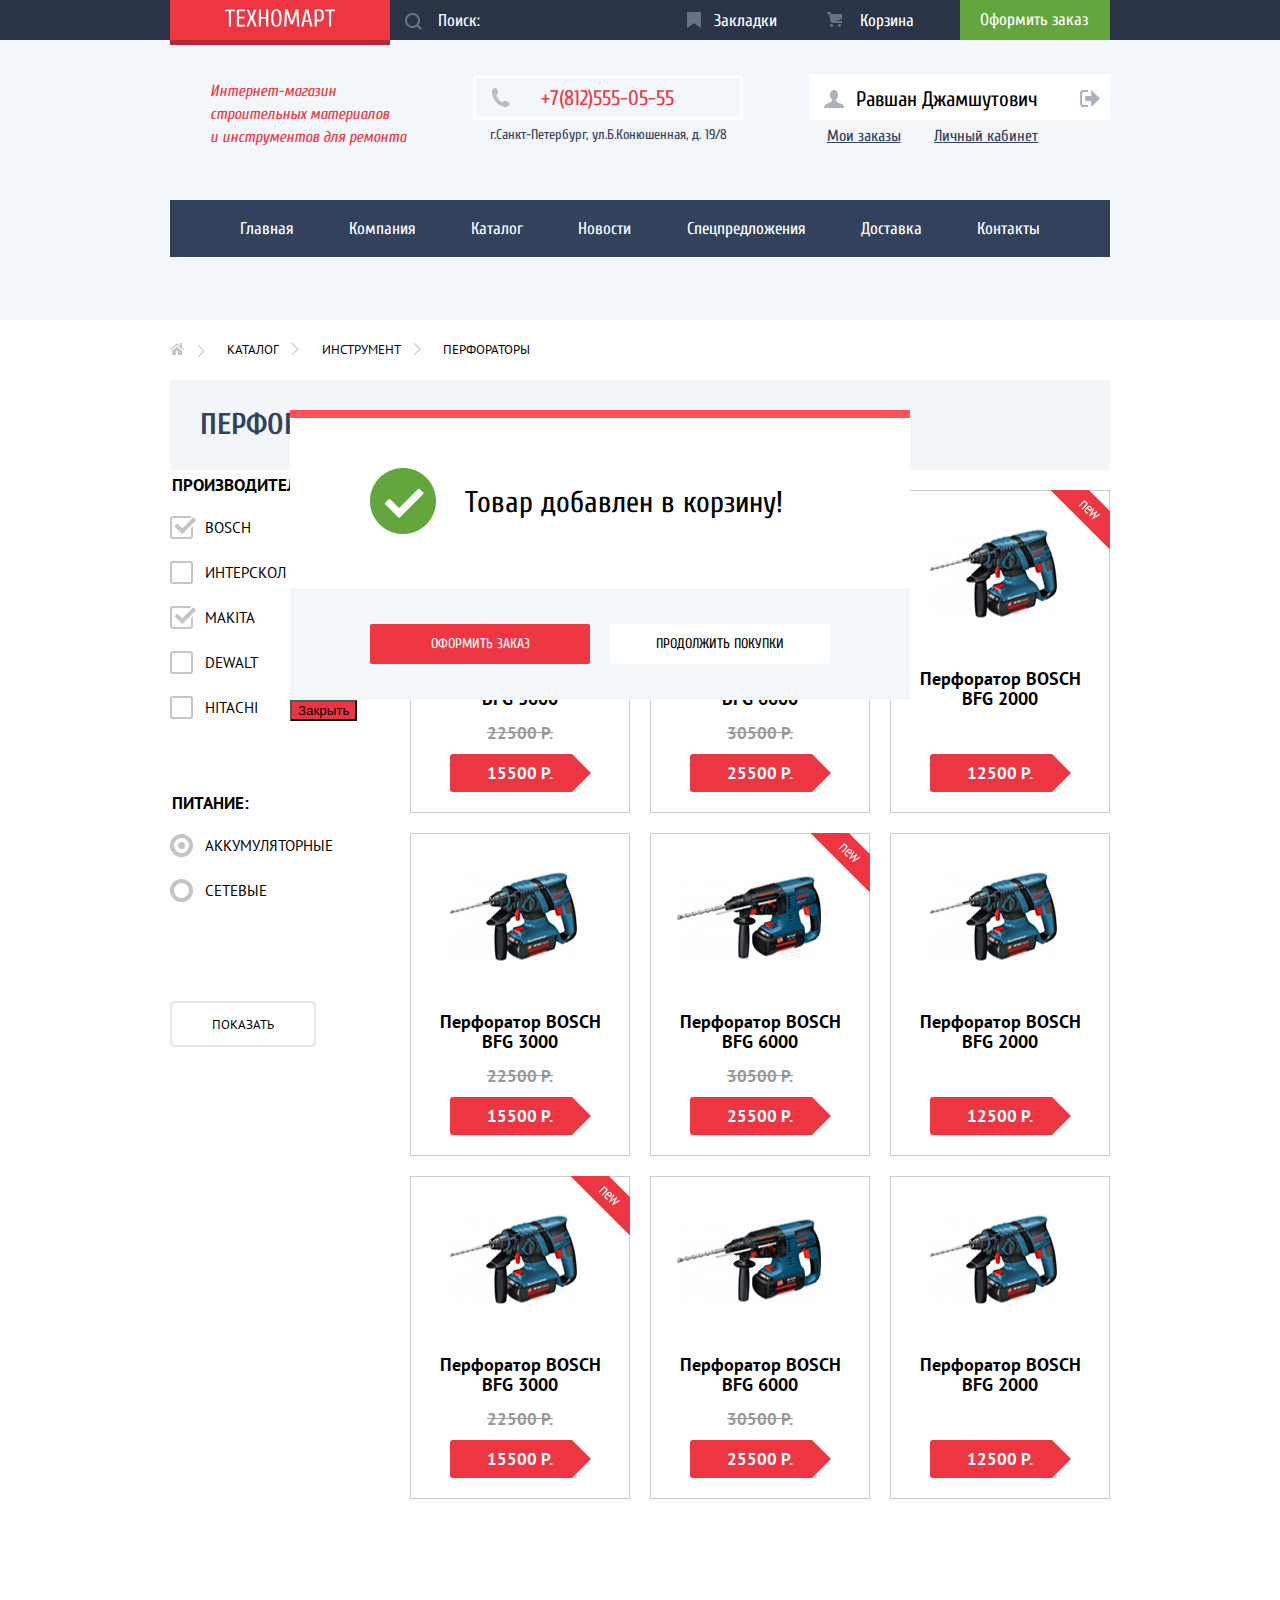
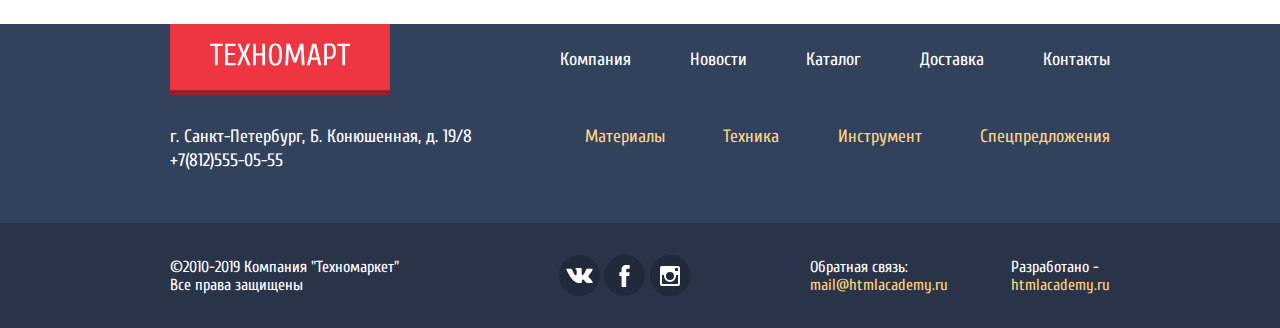
==== catalog.html @ 5f133a70 "выполнил HW#7" ====
<!DOCTYPE html>
<html lang="ru">
  <head>
    <meta charset="utf-8">
    <title>HTML Academy: Техномарт</title>
    <link href="https://fonts.googleapis.com/css?family=Cuprum:400,700&amp;subset=cyrillic" rel="stylesheet">
    <link href="https://fonts.googleapis.com/css?family=PT+Sans:400,700&amp;subset=cyrillic" rel="stylesheet">
    <link rel="stylesheet" href="css/style.css">
  </head>
  <body>
      <header class="main-header">
          <div class="main-panel-block">
          <div class="main-panel-container">
              <div class="logo-part">
                  <a class="button button_logo" href="index.html">
                      <img src="img/logo-technomart.svg" width="110" height="20" alt="Логотип"></a>
                <div class="main-search"><p class="search-main">Поиск:</p></div>
              </div>   
            <ul class="main-panel" >
              <li><div class="main-markers"><a class="markers-link" href="markers.html"> Закладки </a></div></li>
              <li ><div class="main-basket"> <a class="basket-link" href="basket.html"> Корзина </a></div></li>
              <li ><a class="button_order"  href="order.html"> Оформить заказ</a></li>
            </ul>
            </div>
          </div>
      <div class="container" style="
      border-bottom: 1px solid transparent;">
      <div class="main-info-block">
      <ul class="main-info">
        <li class="main-description">
          <p>
            Интернет-магазин<br>
            строительных материалов<br>
            и инструментов для ремонта
          </p>
        </li>
        <li class="contacts">
            <p class="phone">
              <a class="link-phone" href="tel:+7(812)555-05-55" >+7(812)555-05-55</a>
            </p>
            <p class="adress">
             г.Санкт-Петербург, ул.Б.Конюшенная, д. 19/8
            </p>
          </li>
        <li>
      <div class="user-navigation">
          <div class="profile-icon"><a class="profile-link" href="profile.html">Равшан Джамшутович</a></div>
        <ul class="order-private">
        <li class="mygoods"><a class="mygoods-link" href="basket.html"> Мои заказы </a></li>
        <li class="private"><a class="private-link" href="privateoffice.html"> Личный кабинет</a> </li>
        </ul>
      </div>
       </li>
       </ul>
      </div>
      <nav class="main-navigation">
        <ul class="site-navigation">
            <li><a href="index.html">Главная</a></li>
            <li><a href="company.html">Компания</a></li>
            <li><a href="catalog.html">Каталог</a></li>
            <li><a href="news.html">Новости</a></li>
            <li><a href="offers.html">Спецпредложения</a></li>
            <li><a href="delivery.html">Доставка</a></li>
            <li><a href="contacts.html">Контакты</a></li>
        </ul>
     </nav>
    </div>
   </header>
    <main class="container">
       <ul class="breadcrumbs">
        <li><a class="home-page" href="index.html">homeиииии</a></li>
        <li><a class="catalog-link" href="catalog.html">Каталог</a></li>
        <li><a class="tool-link" href="tool.html">Инструмент</a></li>
        <li class="breadcrumbs-current">Перфораторы</li>
      </ul>
      <h1 class="page-title">Перфораторы</h1>
      <div class="catalog-main">
       <section class="filters">
        <h2 class="visually-hidden">Фильтр товаров</h2>
        
        <form class="filter" method="get" action="https://echo.htmlacademy.ru">
         <fieldset>
          <legend>ПРОИЗВОДИТЕЛИ:</legend>
          <ul>
           <li class="filter-option">
            <input class="visually-hidden filter-input filter-input-checkbox " type="checkbox" name="bosch" id="filter-bosch" checked>
            <label for="filter-bosch">BOSCH</label>
           </li>
           <li class="filter-option">
            <input class="visually-hidden filter-input filter-input-checkbox" type="checkbox" name="interscol" id="filter-interscol">
            <label for="filter-interscol">ИНТЕРСКОЛ</label>
           </li>
           <li class="filter-option">
            <input class="visually-hidden filter-input filter-input-checkbox" type="checkbox" name="makita" id="filter-makita" checked>
            <label for="filter-makita">MAKITA</label>
           </li>
           <li class="filter-option">
            <input class="visually-hidden filter-input filter-input-checkbox" type="checkbox" name="dewalt" id="filter-dewalt">
            <label for="filter-dewalt">DEWALT</label>
           </li>
           <li class="filter-option">
            <input class="visually-hidden filter-input filter-input-checkbox" type="checkbox" name="hitachi" id="filter-hitachi">
            <label for="filter-hitachi">HITACHI</label>
           </li>
          </ul>
        </fieldset>
         <fieldset>
         <legend>ПИТАНИЕ:</legend>
          <ul>
           <li class="filter-option">
            <input class="visually-hidden filter-input filter-input-radio" type="radio" name="power" value="battery" id="filter-battery" checked>
            <label for="filter-battery">АККУМУЛЯТОРНЫЕ</label>
           </li>
           <li class="filter-option">
            <input class="visually-hidden filter-input filter-input-radio" type="radio" name="power" value="network" id="filter-network">
            <label for="filter-network">СЕТЕВЫЕ</label>
           </li>
         </ul>
         </fieldset>
         <button type="submit" class="filter-button">Показать</button>
        </form>
       </section>
       <section class="list">
          <h2 class="visually-hidden">Перечень перфораторов</h2>
        <div class="catalog-items">
          <div class="catalog-item">
            <div class="actions">
                <a href="#" class="buy">Купить</a>
                <a href="#" class="bookmark">В закладки</a>
            </div>
            <div class="image"><img width="218" height="168" src="img/Perforator_2.jpg"></div>
            <div class="title">Перфоратор BOSCH BFG 3000</div>
            <div class="discount">22500 Р.</div>
            <div class="price">15500 Р.</div>
          </div>
          <div class="catalog-item">
              <div class="actions">
                  <a href="#" class="buy">Купить</a>
                  <a href="#" class="bookmark">В закладки</a>
              </div>
              <div class="image"><img width="218" height="168" src="img/Perforator_3.jpg"></div>
              <div class="title">Перфоратор BOSCH BFG 6000</div>
              <div class="discount">30500 Р.</div>
              <div class="price">25500 Р.</div>
          </div>
          <div class="catalog-item">
              <div class="flag flag-new">новинка</div>
              <div class="actions">
                  <a href="#" class="buy">Купить</a>
                  <a href="#" class="bookmark">В закладки</a>
              </div>
              <div class="image"><img width="218" height="168" src="img/Perforator_4.jpg"></div>
              <div class="title">Перфоратор BOSCH BFG 2000</div>
              <div class="discount"></div>
              <div class="price">12500 Р.</div>
          </div>
          <div class="catalog-item">
              <div class="actions">
                  <a href="#" class="buy">Купить</a>
                  <a href="#" class="bookmark">В закладки</a>
              </div>
              <div class="image"><img width="218" height="168" src="img/Perforator_2.jpg"></div>
              <div class="title">Перфоратор BOSCH BFG 3000</div>
              <div class="discount">22500 Р.</div>
              <div class="price">15500 Р.</div>
          </div>
          <div class="catalog-item">
              <div class="flag flag-new">новинка</div>
                <div class="actions">
                    <a href="#" class="buy">Купить</a>
                    <a href="#" class="bookmark">В закладки</a>
                </div>
                <div class="image"><img width="218" height="168" src="img/Perforator_3.jpg"></div>
                <div class="title">Перфоратор BOSCH BFG 6000</div>
                <div class="discount">30500 Р.</div>
                <div class="price">25500 Р.</div>
          </div>
          <div class="catalog-item">
                <div class="actions">
                    <a href="#" class="buy">Купить</a>
                    <a href="#" class="bookmark">В закладки</a>
                </div>
                <div class="image"><img width="218" height="168" src="img/Perforator_4.jpg"></div>
                <div class="title">Перфоратор BOSCH BFG 2000</div>
                <div class="discount"></div>
                <div class="price">12500 Р.</div>
          </div>
          <div class="catalog-item">
              <div class="flag flag-new">новинка</div>
              <div class="actions">
                  <a href="#" class="buy">Купить</a>
                  <a href="#" class="bookmark">В закладки</a>
              </div>
              <div class="image"><img width="218" height="168" src="img/Perforator_2.jpg"></div>
              <div class="title">Перфоратор BOSCH BFG 3000</div>
              <div class="discount">22500 Р.</div>
              <div class="price">15500 Р.</div>
          </div>
          <div class="catalog-item">
                <div class="actions">
                    <a href="#" class="buy">Купить</a>
                    <a href="#" class="bookmark">В закладки</a>
                </div>
                <div class="image"><img width="218" height="168" src="img/Perforator_3.jpg"></div>
                <div class="title">Перфоратор BOSCH BFG 6000</div>
                <div class="discount">30500 Р.</div>
                <div class="price">25500 Р.</div>
          </div>
          <div class="catalog-item">
                
                <div class="actions">
                    <a href="#" class="buy">Купить</a>
                    <a href="#" class="bookmark">В закладки</a>
                </div>
                <div class="image"><img width="218" height="168" src="img/Perforator_4.jpg"></div>
                <div class="title">Перфоратор BOSCH BFG 2000</div>
                <div class="discount"></div>
                <div class="price">12500 Р.</div>
          </div>
      </section>
     
       <section class="modal-notification ">
          <h2 class="visually-hidden">
              Заказ в корзине
            </h2>
          <div><p class="notification-main"> Товар добавлен в корзину!</p></div>
          <div class="notification-panel">
            <ul class="notification-list">
                <li><a class="notification_list_order " href="order.html"> Оформить заказ</a></li>
                <li><a class="notification_list_continue" href="catalog.html"> Продолжить покупки</a> </li>
            </ul>
          </div>
          <button class="modal-close" type="button">
              Закрыть
            </button>  
        </section>
      </main>
      <footer class="main-footer">
        <section class="links">
          <div class="container">
           <div class="links-top">
              <a class="button button_logo_footer" href="index.html">
                  <img src="img/logo-technomart.svg" width="140" height="23" alt="Логотип"></a>
            
             <ul class="footer-navigation">
                <li><a href="company.html">Компания</a></li>
                <li><a href="news.html">Новости</a></li>
                <li><a href="catalog.html">Каталог</a></li>
                <li><a href="delivery.html">Доставка</a></li>
                <li><a href="contacts.html">Контакты</a></li>
             </ul>
           </div>
          <div class="links-bottom">
           <div class="footer-contacts">
              г. Санкт-Петербург, Б. Конюшенная, д. 19/8<br>
              +7(812)555-05-55 
           </div>
           <ul class="footer-navigation-yellow">
            <li><a href="materials.html">Материалы</a></li>
            <li><a href="equipment.html">Техника</a></li>
            <li><a href="tool.html">Инструмент</a></li>
            <li><a href="offers.html">Спецпредложения</a></li>
           </ul>
           </div>
         </div>
        </section>
        <div class="info">
         <div class="container-info">
          <p class="copyright">
          ©2010-2019 Компания "Техномаркет"<br>
          Все права защищены
          </p>
          <div class="footer-social">
              <ul>
                 <li><a class="social-button" href="#"><span class="visually-hidden">Вконтакте</span><svg xmlns="http://www.w3.org/2000/svg" width="27" height="15" viewBox="0 0 26.14 14.91">
                   <path d="M26 13.47l-.09-.17a13.55 13.55 0 0 0-2.6-3q-.87-.83-1.1-1.12A1 1 0 0 1 22 8a10.27 10.27 0 0 1 1.22-1.78l.88-1.16q2.35-3.13 2-4L26 .94a.8.8 0 0 0-.4-.22 2.14 2.14 0 0 0-.87 0h-3.92a.51.51 0 0 0-.27 0h-.3a.6.6 0 0 0-.15.14.93.93 0 0 0-.14.24 22.22 22.22 0 0 1-1.46 3.06q-.5.84-.93 1.46a7 7 0 0 1-.71.91 4.94 4.94 0 0 1-.52.47q-.23.18-.35.15l-.23-.05a.9.9 0 0 1-.31-.33 1.49 1.49 0 0 1-.16-.53v-.55-.65-.57-1.12-1-.75a3.14 3.14 0 0 0 0-.62 2.12 2.12 0 0 0-.14-.44.73.73 0 0 0-.28-.33 1.57 1.57 0 0 0-.46-.18A9 9 0 0 0 12.57 0a8.93 8.93 0 0 0-3.25.33 1.83 1.83 0 0 0-.52.41q-.25.3-.07.33a1.67 1.67 0 0 1 1.16.59l.08.16a2.6 2.6 0 0 1 .19.63 6.32 6.32 0 0 1 .12 1 10.59 10.59 0 0 1 0 1.7q-.07.71-.13 1.1a2.21 2.21 0 0 1-.18.64 2.69 2.69 0 0 1-.16.3l-.07.07a1 1 0 0 1-.37.07.86.86 0 0 1-.46-.19 3.27 3.27 0 0 1-.56-.52 7 7 0 0 1-.66-.93q-.37-.6-.76-1.42l-.22-.39q-.2-.38-.56-1.11t-.62-1.43A.9.9 0 0 0 5.2.9h-.07a.93.93 0 0 0-.22-.16A1.44 1.44 0 0 0 4.6.65L.87.68A1 1 0 0 0 .1.94L0 1a.44.44 0 0 0 0 .22 1.08 1.08 0 0 0 .08.37Q.9 3.53 1.86 5.31t1.66 2.87Q4.23 9.27 5 10.24t1 1.24l.37.41.34.33a8.06 8.06 0 0 0 1 .78 16.34 16.34 0 0 0 1.4.9 7.6 7.6 0 0 0 1.79.72 6.19 6.19 0 0 0 2 .22h1.57a1.08 1.08 0 0 0 .72-.3l.05-.07a.9.9 0 0 0 .1-.25 1.38 1.38 0 0 0 0-.37 4.48 4.48 0 0 1 .09-1.05 2.77 2.77 0 0 1 .23-.71 1.74 1.74 0 0 1 .29-.4 1.19 1.19 0 0 1 .23-.2h.11a.86.86 0 0 1 .77.21 4.52 4.52 0 0 1 .83.79q.39.47.93 1.05a6.41 6.41 0 0 0 1 .87l.27.16a3.31 3.31 0 0 0 .71.3 1.53 1.53 0 0 0 .76.07l3.48-.05a1.58 1.58 0 0 0 .8-.17.68.68 0 0 0 .34-.37 1.06 1.06 0 0 0 0-.46 1.71 1.71 0 0 0-.1-.36z" fill="#fff">
                   </path>
                 </svg></a></li>
                 <li><a class="social-button" href="#"><span class="visually-hidden">Фейсбук</span>
                   <svg xmlns="http://www.w3.org/2000/svg" width="19" height="22" viewBox="0 0 10.15 21.74">
                     <path d="M3.34 1.12A4.77 4.77 0 0 1 6.53 0h3.61v3.81H7.81a1.07 1.07 0 0 0-1.09.83v2.55h3.42c-.08 1.23-.24 2.45-.41 3.67h-3v10.87H2.21V10.86H0V7.21h2.19V3.66a3.83 3.83 0 0 1 1.15-2.54z" fill="#fff">
                     </path>
                   </svg></a></li>
                 <li><a class="social-button" href="#"><span class="visually-hidden">Инстаграм</span>
                   <svg xmlns="http://www.w3.org/2000/svg" width="20" height="20" viewBox="0 0 20 20">
                   <path d="M18 0H2a2 2 0 0 0-2 2v16a2 2 0 0 0 2 2h16a2 2 0 0 0 2-2V2a2 2 0 0 0-2-2zm-8 6a4 4 0 1 1-4 4 4 4 0 0 1 4-4zM2.5 18a.47.47 0 0 1-.5-.5V9h2.1a3.4 3.4 0 0 0-.1 1 6 6 0 1 0 12 0 3.4 3.4 0 0 0-.1-1H18v8.5a.47.47 0 0 1-.5.5zM18 4.5a.47.47 0 0 1-.5.5h-2a.47.47 0 0 1-.5-.5v-2a.47.47 0 0 1 .5-.5h2a.47.47 0 0 1 .5.5z" fill="#fff">
                  </path>
                   </svg></a></li>
              </ul>
             </div>
          <div class="footer-fedback">
          <p class="footer-developer">
          Обратная связь:<br> 
          <a class="message-link" href="https://mail@htmlacademy.ru"> mail@htmlacademy.ru</a>
          </p>
          <p class="footer-developer">
          Разработано -<br> 
          <a class="developer-link" href="https://htmlacademy.ru/intensive/htmlcss"> htmlacademy.ru</a>
          </p>
          </div>
        </div>
      </div>
     </footer>  
   </body>
  </html>
---- css/style.css ----
body { 
  margin: 0;
  font-family: "Cuprum", Arial, sans-serif;
  font-size: 17px;
  line-height: 17px;
  }
a {
  text-decoration: none;
  color: white;
}
.visually-hidden:not(:focus):not(:active),
input[type="checkbox"].visually-hidden,
input[type="radio"].visually-hidden {
  position: absolute;
  width: 1px;
  height: 1px;
  margin: -1px;
  border: 0;
  padding: 0;
  white-space: nowrap;
  clip-path: inset(100%);
  clip: rect(0 0 0 0);
  overflow: hidden;
}
.main-header {
  background-color: #f4f7f9;
  min-height: 320px;
}
.main-header-catalog {
  background-color: #f2f6f8;
}
.main-panel-block {
  height: 40px;
}

.main-panel-container {
  width: 940px;
  margin: 0 auto;
  display: flex;
  flex-direction: row;
  justify-content: space-between;
  padding: 0px;
}
.logo-part {
  display: flex;
  flex-direction: row;
  justify-content: space-between;
  margin-top: 0px; 
  padding-top: 0px;
}
.main-panel {
  width: 460px;
  display: flex;
  flex-direction: row;
  justify-content: space-between; 
  align-items: center;
  margin-top: 0px; 
  margin-bottom: 0px;
}
.main-search {
  width: 100px;
  height: 40px;
  align-items: center;
  text-align: center;
  color: #ffffff;
  display: flex;
}
.search-main{
  padding-left: 48px;
  position: relative;
}
.search-main::before {
  content: "";
  position: absolute;
  top: 1px;
  left: 15px;
  width: 20px;
  height: 20px;
  background-image: url("../img/icon-search.png");
  background-repeat: no-repeat;
  background-position: 0 0;
  opacity: 0.3;
}
.search-main:hover::before{
  opacity: 1;
}
.search-main:focus::before{
  opacity: 0.5;
}
.main-markers {
  width: 150px;
}
.markers-link {
  vertical-align: middle;
  padding-left: 64px;
  color: #ffffff;
  position: relative;
}
.markers-link::before {
  content: "";
  position: absolute;
  top: 1px;
  left: 37px;
  width: 16px;
  height: 16px;
  background-image: url("../img/icon-bookmark.png");
  background-repeat: no-repeat;
  background-position: 0 0;
  opacity: 0.3;
}
.markers-link:hover::before{
  opacity: 1;
}
.markers-link:focus::before{
  opacity: 0.5;
}
.main-basket{
  width: 160px;
}
.basket-link {
  vertical-align: middle;
  color: #ffffff;
  padding-left: 60px;
  position: relative;
}
.basket-link::before{
  content: "";
  position: absolute;
  top: 1px;
  left: 27px;
  width: 19px;
  height: 19px;
  background-image: url("../img/basket-icon.png");
  background-repeat: no-repeat;
  background-position: 0 0;
  opacity: 0.3;
}
.basket-link:hover::before{
  opacity: 1;
}
.basket-link:focus::before{
  opacity: 0.5;
}
.container {
  width: 940px;
  margin: 0 auto;
 }
.container-about {
  width: 940px;
  margin: 0 auto;
  display: flex;
  flex-direction: row;
  justify-content: space-between;
}
.container-info {
  width: 940px;
  margin: 0 auto;
  display: flex;
  flex-direction: row;
  justify-content: space-between;
  align-items: center;
}
.footer-fedback {
  width: 300px;
  display: flex;
  flex-direction: row;
  justify-content: space-between;
}
.main-description {
  font-size: 16px;
  line-height: 23px;
  font-style: italic;
  color: #ee3644;
} 
.main-description p {
  margin-top: 5px;
  margin-bottom: 0px;
}
.phone {
  height: 39px;
  width: 264px;
  border: 3px solid #ffffff;
  margin: 0px;
  display: flex;
}
.link-phone {
  color: #ee3644;
  font-size: 21px;
  line-height: 21px;
  position: relative;
  padding-top: 10px;
  padding-left: 65px;
}
.link-phone::before {
  content: "";
  position: absolute;
  top: 10px;
  left: 15px;
  width: 20px;
  height: 20px;
  background-image: url("../img/icon-phone.png");
  background-repeat: no-repeat;
  background-position: 0 0;
  } 
.contacts {
  height: 70px;
  display: flex;
  flex-direction: column;
  justify-content: space-between; 
}
.adress {
  font-size: 14px;
  line-height: 21px;
  color: #32425c;
  margin: 0px;
  text-align: center;
}
.main-panel {
  list-style: none;
  padding-left: 0px;
  height: 40px;
}
.main-info-block {
  display: flex;
  height: 160px; 
}
.main-info {
  list-style: none;
  width: 940px;
  display: flex;
  flex-direction: row;
  margin-top: 35px;
  justify-content: space-between;
  align-items: flex-start;
  margin-bottom: 0px;
}
.user-action {
  width: 280px;
  display: flex;
  flex-direction: row;
  justify-content: space-between;
  align-items: center;
}
.login-icon {
  background-color: white;
  width: 120px;
  height: 45px;
  display: flex;
  align-items: center;
}
.login-link { 
  font-size: 21px;
  line-height: 21px;
  color: #000000;
  padding-left: 50px;
  position: relative;
}
.login-link::before {
  content: "";
  position: absolute;
  top: 1px;
  left: 15px;
  width: 23px;
  height: 20px;
  background-image: url("../img/icon-login.png");
  background-repeat: no-repeat;
  background-position: 0 0;
}
.login-link:hover::before{
  opacity: 1;
}
.login-link:focus::before{
  opacity: 0.3;
}
.registration-icon {
  background-color: white;
  width: 150px;
  height: 45px;
  display: flex;
}
.registration-link { 
  font-size: 21px;
  line-height: 21px;
  color: #000000;
  margin: auto;
}
.profile-icon {
  background-color: white;
  width: 300px;
  height: 45px;
  display: flex;
}
.profile-link { 
  font-size: 21px;
  line-height: 21px;
  color: #000000;
  padding-left: 46px;
  padding-top: 14px;
  padding-bottom: 16px;
  position: relative;
}
.profile-link::before {
  content: "";
  position: absolute;
  top: 15px;
  left: 14px;
  width: 20px;
  height: 18px;
  background-image: url("../img/icon-user.png");
  background-repeat: no-repeat;
  background-position: 0 0;
  opacity: 0.4;
}
.profile-link:hover::before{
  opacity: 1;
}
.profile-link:focus::before{
  opacity: 0.3;
}
.profile-link::after {
  content: "";
  position: absolute;
  top: 15px;
  left: 270px;
  width: 20px;
  height: 17px;
  background-image: url("../img/icon-logout.png");
  background-repeat: no-repeat;
  background-position: 0 0;
  opacity: 0.4;
}
.profile-link:hover::after{
  opacity: 1;
}
.profile-link:focus::after{
  opacity: 0.3;
}
.order-private {
  width: 245px;
  list-style: none;
  display: flex;
  flex-direction: row;
  justify-content: space-around;
  padding-left: 0px;
}
.mygoods-link { 
  font-size: 16px;
  line-height: 18px;
  color: #32425c;
  text-decoration: underline;
}
.mygoods-link:hover {
  color: #ee3643;
}
.mygoods-link:focus{
  color: #dde2e5;
}
.private {
  list-style: none;
}
.private-link { 
  font-size: 16px;
  line-height: 18px;
  color: #32425c;
  text-decoration: underline;
}
.private-link:hover {
  color: #ee3643;
}
.private-link:focus {
  color: #dde2e5;
}
.user-navigation {
  list-style: none;
  height: 70px;
  display: flex;
  flex-direction: column;
  justify-content: space-between;
} 
.main-navigation {
  width: 940px;
  margin: 0 auto;
}
.site-navigation {
  list-style: none;
  background-color: #32425c;
  display: flex;
  flex-direction: row;
  justify-content: space-between;
  padding-left: 50px;
  padding-right: 50px;
  align-items: center;
  margin-top: 0px;
  margin-bottom: 0px;
}
.site-navigation a {
  display: inline-block;
  padding: 20px;
}
.site-navigation a:hover {
  background-color: #293449;
}
.site-navigation a:focus {
  background-color: #1d2739;
}
.main-panel-block {
  background-color: #293449;
}
.aboutcompany {
  width: 540px;
}
.office-adress {
  width: 300px;
}
.button {
  margin:auto;
}
.main-footer {
  background-color: #32425c;
  color: #ffffff;
  margin-top: 85px;
}
.info {
  min-height: 105px;
  display: flex;
  flex-direction: row;
  justify-content: space-between;
  align-items: center;
}
.links-top {
  display: flex;
  flex-direction: row;
  justify-content: space-between;
  margin-bottom: 30px;
  align-items: center;
}
.links-bottom {
  display: flex;
  flex-direction: row;
  justify-content: space-between;
  min-height: 98px;
}
.footer-contacts {
  color: #ffffff;
  margin-top: 0px;
  margin-bottom: 0px;
  font-size: 18px;
  line-height: 24px;
}
.footer-navigation {
  width: 550px;
  font-size: 18px;
  line-height: 24px;
  display: flex;
  flex-direction: row;
  justify-content: space-between;
  margin: 0px;
  padding: 0px;
}
.footer-navigation-yellow {
  width: 525px;
  font-size: 18px;
  line-height: 24px;
  display: flex;
  flex-direction: row;
  justify-content: space-between;
  margin: 0px;
  padding: 0px;
}
.footer-navigation-yellow a {
  color: #ffd180;
}
.info {
  font-size: 16px;
  line-height: 18px;
  background-color: #293449;
}
.copyright{}
.footer-social ul {
  list-style: none;
  display: flex;
  flex-wrap: wrap;
  justify-content: space-between;
  width: 132px;
}
.social-button {
  display:flex;
  align-items: center;
  justify-content: center;
  width: 41px;
  height: 41px;
  border-radius: 50%;
  background-color: #212a3a;
}
.social-button:hover,
.social-button:focus {
  background-color:#ee3643;
}
.goods-list {
  list-style: none;
}
.headline {
  font-size: 30px;
  line-height: 18px;
  text-transform: uppercase;
}
.description {
  font-size: 13px;
  line-height: 24px;
  padding-right: 50px;
  margin-bottom: 25px;
  margin-top: 0px;
}
.headline {
  margin-bottom: 40px;
}
.company-list {
  height: 95px;
  font-size: 18px;
  line-height: 20px;
  font-family: "Cuprum", Arial, sans-serif;
  margin-top: 0px;
  margin-left: 0px;
  margin-bottom: 35px;
  display: flex;
  flex-direction: column;
  justify-content: space-between;
  padding-left: 0px;
}
.company-list li{
  padding-left: 35px;
  position: relative;
}
.company-list li::before {
  content: "";
  position: absolute;
  top: 10px;
  left: 0px;
  width: 25px;
  height: 2px;
  background-image: url("../img/hyphen.png");
  background-repeat: no-repeat;
  background-position: 0 0;
}
.message-link {
  color: #ffd180;
}
.developer-link {
  color: #ffd180;
}
.profile {
}
.puncher-name { 
  font-family: "PT Sans", Arial, sans-serif;
  font-size: 18px;
  font-weight: bold;
  line-height: 20px;
  color: #000000;
}
.old-list-item-price {
  font-family: "PT Sans", Arial, sans-serif;
  font-size: 17px;
  line-height: 18px;
  color: #999999;
}
.new-list-item-price {
  font-family: "PT Sans", Arial, sans-serif;
  font-size: 17px;
  line-height: 18px;
  color: #999999;
}
.breadcrumbs {
  font-family: "PT Sans", Arial, sans-serif;
  font-size: 13px;
  line-height: 18px;
  text-transform: uppercase;
  display: flex;
  justify-content: space-between;
  align-items: center;
  width: 360px;
  height: 60px;
  padding-left: 0px;
  margin-top: 0px;
  margin-bottom: 0px;
}
.breadcrumbs li {
  position: relative;
}
.breadcrumbs li::after {
  content: "";
  position: absolute;
  top: 2px;
  right: -20px;
  width: 8px;
  height: 12px;
  background-image: url("../img/icon-right-small.png");
  background-repeat: no-repeat;
  background-position: 0 0;
}
.breadcrumbs li:last-child::after {
  content: none;  
}
.breadcrumbs li:first-child{
 width: 15px;
 height: 15px;
 margin-right: 0px;
}
.home-page{
  font-size: 0px;
}
.home-page::before{
  content: "";
  position: absolute;
  top: 0px;
  left: 0px;
  width: 15px;
  height: 15px;
  background-image: url("../img/icon-home.png");
  background-repeat: no-repeat;
  background-position: 0 0;
}
.catalog-link {
  color: #000000;
}  

.tool-link,
.breadcrumbs-current {
  color: #000000;
}
.page-title {
  width: 910px;
  font-size: 30px;
  line-height: 30px;
  color: #32425c;
  background-color: #f2f6f8;
  text-transform: uppercase;
  margin-top: 0px;
  margin-bottom: 0px;
  padding-left: 30px;
  padding-top: 30px;
  padding-bottom: 30px;
}
.catalog-main {
  width: 940px;
  margin: 0 auto;
  display: flex;
  justify-content: space-between;
}
.filters {
  width: 220px;
}
.catalog-items {
  width: 700px;
  display: flex;
  flex-wrap: wrap;
  justify-content: space-between;
  margin: 20px auto;
}
.catalog-item {
  position: relative;
  display: inline-block;
  width: 218px;
  margin-right: 20px;
  margin-bottom: 20px;
  line-height: 20px;
  font-weight: bold;
  text-align: center;
  border: 1px solid #ccc;
}
.catalog-item:nth-child(3n) {
  margin-right: 0;
}
.catalog-items {
  font-size: 0;
}
.catalog-item {
  font-size: 16px;
}
.flag {
  position: absolute;
  top: -1px;
  right: -1px;
  width: 60px;
  height: 60px;
  text-indent: -1000px;
  overflow: hidden;
  z-index: 20;
}
.flag-new {
  background: url("../img/new_flag.png") no-repeat 0 0;
}
.actions {
  position: absolute;
  top: 0;
  left: 0;
  width: 218px;
  height: 88px;
  padding: 40px 0;
  background-color: rgba(255,255,255,0.9);
  z-index: 10;
}
.actions .buy,
.actions .bookmark {
  display: block;
  width: 129px;
  margin: 0 auto;
  margin-bottom: 7px;
  padding: 7px 0;
  background-color: #63a63e;
  border: 3px solid #63a63e;
  border-bottom-color: #367315;
  border-radius:3px;
  color: white;
  font-size: 14px;
  font-weight: normal;
  font-family: "Cuprum", sans-serif;
  line-height: 18px;
  text-decoration: none;
  text-transform: uppercase;
}
.actions .bookmark {
  color: #32425c;
  background: white;
  border-bottom-color: #63a63e;
}
.catalog-item .actions {
  display: none;
}
.catalog-item:hover .actions{
  display: block;
}
.image {
  width: 218px;
  height: 168px;
}
.image img {
  max-width: 100%;
}
.title {
  min-height: 40px;
  padding: 0 25px;
  margin-top: 10px;
  margin-bottom: 15px; 
  font-size: 18px; 
  font-family: "PT Sans",Arial, sans-serif;
  line-height: 20px; 
}
.discount {
  min-height: 20px;
  margin-top: 15px;
  margin-bottom: 10px;
  color: #999;
  text-decoration: line-through;
  font-size: 17px; 
  font-family: "PT Sans",Arial, sans-serif;
  line-height: 18px; 
}
.price {
  position: relative;
  width: 80px;
  margin: 10px auto;
  margin-bottom: 20px;
  padding: 10px 30px;
  color: white;
  background: #ee3643;
  border-radius: 3px;
  font-size: 17px; 
  font-family: "PT Sans",Arial, sans-serif;
  line-height: 18px; 
}
.price:after {
  content: "";
  position: absolute;
  top: 0;
  right: -20px;
  width: 0;
  height: 0;
  border: 19px solid white;
  border-left-color: #ee3643;
}
.list-item h3 {
  margin-top: 0px;
  margin-bottom: 0px;
}
.list-item p {
  margin-top: 0px;
  margin-bottom: 0px;
}
.list-item-new {
  width: 220px;
  height: 320px;
  border: 1px solid  #e5e5e5;
  margin-bottom: 20px;
  display: flex;
  flex-direction: column;
  justify-content: space-between;
  align-items: center;
}
.list-item-new h3 {
  margin-top: 0px;
  margin-bottom: 0px;
}
.list-item-new p {
  margin-top: 0px;
  margin-bottom: 0px;
}
.main-info, 
.user-action,
.site-navigation,
.footer-navigation,
.footer-navigation-yellow,
.footer-social-list,
.main-panel,
.profile-link,
.breadcrumbs li,
.company-list li {
  list-style: none;
}
.main-header-logo:hover {
  background-color:  #ca2c37;
}
.main-header-logo:focus {
  background-color:  #ba2732;
}
.user-action a:hover {
  color: #ee3643;
}
.user-action a:focus {
  color: #cacaca;
}
.footer-navigation a:hover {
  text-decoration: underline;
}
.footer-navigation a:focus {
  color: #98a0aa;
  text-decoration: none;
}
.footer-navigation-yellow a:hover {
  text-decoration: underline;
}
.footer-navigation-yellow a:focus {
  color: #ad956f;
  text-decoration: none;
}
.footer-developer a:hover {
  text-decoration: underline;
}
.footer-developer a:focus {
  color: #e53643;
  text-decoration: none;
}
.modal-message {
  width: 620px;
  height: 450px;
  position: absolute;
  background-color: #ffffff;
  border-top: solid 8px #ff5257;
  font-family: "Cuprum", Arial, sans-serif;
  font-size: 18px;
  line-height: 18px;
  margin-left: 160px;
}
.container-modal{
  width: 460px;
  margin: 0 auto;
  display:flex;
}
.message-form{
  display:flex;
  justify-content: space-between;
  flex-wrap: wrap;
}
.message-item{
  margin-top: 40px;
  margin-bottom: 20px;
}
.message-item-long{
  margin-top: 0px;
  margin-bottom: 36px;
}
.message-item label,
.message-item-long label {
  display: block;
  margin-bottom: 13px;
}
.message-item input,
.message-item-long input {
  box-sizing: border-box;
  padding-left: 15px;
  font-family: "PT Sans", Arial, sans-serif;
  font-size: 13px;
  line-height: 18px; 
  color: #dee3e4;
  border: solid 2px #dee3e4;
  border-radius: 2px;
}
.message-item input{
  width: 220px;
  padding-top: 9px;
  padding-bottom: 9px;
}
.message-item-long input{
  width: 460px;
  padding-top: 9px;
  padding-bottom: 85px;
}
.message-sent {
  background-color: #f4f7f9;
  height: 115px;
}
.message-sent-button {
  width: 460px;
  height: 38px; 
  background-color: #ee3643;
  border-radius: 3px;
  border: none;
  font-family: "Cuprum", Arial, sans-serif;
  font-size: 14px;
  line-height: 18px;
  text-transform: uppercase;
  color: #ffffff;
  padding: 0px;
  margin: 38px 80px 38px 80px;
}
.modal-close {
  background-color: #ee3643; 
}
.modal-notification {
  width: 620px;
  height: 280px;
  top: 410px;
  left: 290px;
  background-color: #ffffff;
  font-family: "Cuprum", Arial, sans-serif;
  position: absolute;
  border-top: solid 8px #ff5257;
  font-family: "Cuprum", Arial, sans-serif;
  font-size: 18px;
  line-height: 18px;
}
.notification-main {
  font-size: 30px;
  line-height: 30px;
  padding: 70px 125px 70px 175px;
  margin-top: 0px;
  margin-bottom: 0px;
}
.notification-main::before {
  content: "";
  position: absolute;
  top: 50px;
  left: 80px;
  width: 70px;
  height: 70px;
  background-image: url("../img/check-circle.png");
  background-repeat: no-repeat;
  background-position: 0 0;
}
.notification-panel {
  display:flex;
  justify-content: center;
  align-items: center;
  background-color: #f4f7f9;
}
.notification-list {
  list-style: none;
  display:flex;
  width: 460px;
  justify-content: space-between;
  padding-left: 0px;
  margin-top: 36px;
  margin-bottom: 36px;
}
.notification_list_order {
  width: 220px;
  display: inline-block;
  background-color: #ee3643;
  font-size: 14px;
  line-height: 18px;
  color: #ffffff;
  text-transform: uppercase;
  text-align: center;
  vertical-align: middle;
  border: none;
  border-radius: 2px;
  padding-top: 11px;
  padding-bottom: 11px;
}
.notification_list_continue {
  width: 220px;
  display: inline-block;
  background-color: #ffffff;
  font-size: 14px;
  line-height: 18px;
  color: #000000;
  text-transform: uppercase;
  text-align: center;
  vertical-align: middle;
  border-radius: 2px;
  border: none;
  padding-top: 11px;
  padding-bottom: 11px;
}

.modal-message {
  display:;
}
.modal-map .shadow {
  height: 450px;
  position: relative;
  box-shadow: 0 0 30px #dbdada;
  display:;
}
.modal-close{
  position: absolute;
}
.modal-notification {
  position: absolute;
}

.button {
  display: inline-block;
  text-align: center;
  color: #ffffff;
  vertical-align: middle;
  text-transform: uppercase;
  font-size: 14px;
  line-height: 18px;
  background-color: #ee3643;;
  border: none;
  border-radius: 4px;
}
.button_more{
  padding: 10px 40px;
}
.button_feedback{
  padding: 10px 60px 10px 63px;
  margin-top: 40px;
}
.button_order{
  display: inline-block;
  text-align: center;
  color: #ffffff;
  vertical-align: middle;
  font-size: 17px;
  line-height: 18px;
  border: none;
  background-color: #63a63e; 
  padding: 11px 22px 11px 20px;
}
.button_order:hover {
  background-color: #5fbb2d
}
.button_order:focus {
  background-color: #518534
}
.button_logo{
  padding: 8px 55px 7px 55px;
  border-radius: 0px;
  border-bottom: 5px solid #b52933;
}
.button_logo:hover {
  background-color:  #ca2c37;
  border-bottom: 5px solid #9a212a;
}
.button_logo:focus {
  background-color:  #ba2732;
  border-bottom: 5px solid #8e1e26;
}
.button_logo_footer{
  padding: 19px 40px;
  border-radius: 0px;
  margin-left: 0px;
  margin-right: 0px;
  border-bottom: 5px solid #9a212a;
}
.actions a{
  color: #000000;
}
.filters {
  width: 230px;
}
.filter fieldset {
  border: none;
  padding: 0;
  margin: 0;
  margin-bottom: 45px;
}
.filter fieldset:last-child{
  margin-bottom: 70px;
}
.filter legend {
  font-size: 17px;
  line-height: 30px;
  font-weight: bold;
  font-family: "PT Sans", Arial, sans-serif;
  margin-bottom: 18px;
}
.filter ul {
  list-style: none;
  padding: 0;
  margin: 0;
  margin-top: 0px;
  margin-bottom: 0px;
}
.filter-option {
  margin-bottom: 25px;
  padding-left: 35px;
  font-size: 15px;
  line-height: 20px;
  font-family: "PT Sans", Arial, sans-serif;
}
.filter-option label {
  position: relative;
  display: block;
}
.filter-input-checkbox +label::before {
  content: "";
  position: absolute;
  width: 27px;
  height: 23px;;
  left: -35px;
  top: -2px;
  background-image: url("../img/checkbox-off.png");
  background-repeat: no-repeat;
  background-position: 0 0;
}
.filter-input-checkbox:checked + label::before {
  content: "";
  top: -2px;
  left: -35px;
  position: absolute;
  width: 27px;
  height: 23px;
  background-image: url("../img/checkbox-on.png");
  background-repeat: no-repeat;
  background-position: 0 0;
}
.filter-input-radio + label::before {
  content: "";
  left: -35px;
  top: -2px;
  position: absolute;
  width: 15px;
  height: 15px;
  border: 4px solid #c5c5c5;
  border-radius: 50%;
}
.filter-input-radio:checked + label::after {
  content: "";
  position: absolute;
  width: 7px;
  height: 7px;
  background-color: #c5c5c5;
  top: 6px;
  left: -27px;
  border-radius: 50%;
}
.filter-button{
  display: inline-block;
  padding: 13px 40px 11px 40px;
  font-family: "PT Sans", Arial, sans-serif;
  font-size: 13px;
  line-height: 18px;
  text-align: center;
  color:  #000000;
  vertical-align: middle;
  text-transform: uppercase;
  margin-top: 30px;
  background-color: #ffffff;
  border: 2px solid #e5e5e5;
  border-radius: 5px;
}
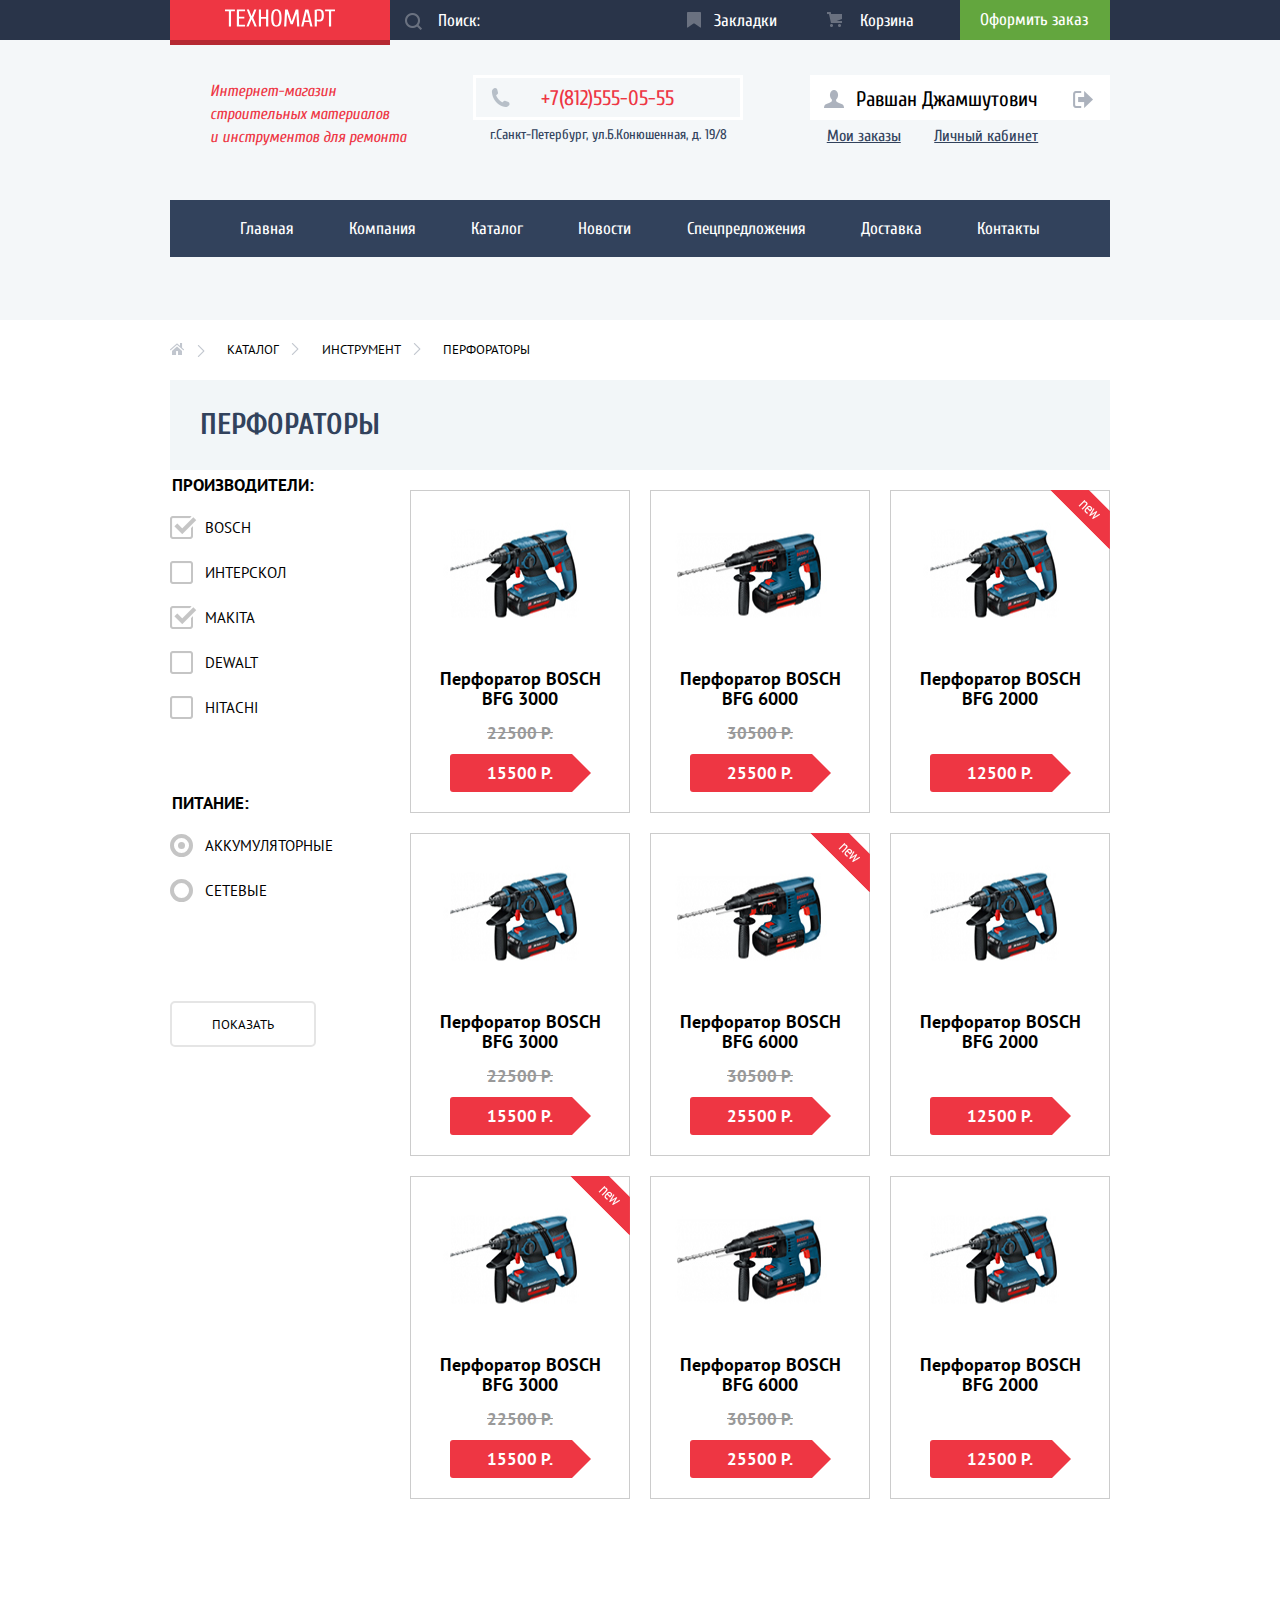
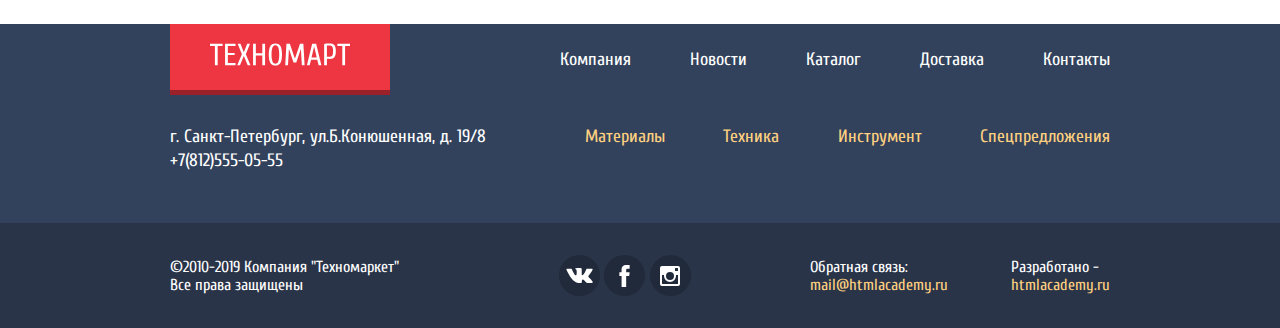
==== commit 5dc5f1a7: "проект к предзащите готов" ====
--- a/catalog.html
+++ b/catalog.html
@@ -44,7 +44,11 @@
           </li>
         <li>
       <div class="user-navigation">
-          <div class="profile-icon"><a class="profile-link" href="profile.html">Равшан Джамшутович</a></div>
+          <div class="profile-icon">
+            <a class="profile-link" href="profile.html">Равшан Джамшутович</a>
+            <a class="logout" href="index.html">В</a>
+          </div>
+          <!--<div class="profile-icon"><a class="profile-link" href="profile.html">Равшан Джамшутович</a></div>-->
         <ul class="order-private">
         <li class="mygoods"><a class="mygoods-link" href="basket.html"> Мои заказы </a></li>
         <li class="private"><a class="private-link" href="privateoffice.html"> Личный кабинет</a> </li>
@@ -68,7 +72,7 @@
    </header>
     <main class="container">
        <ul class="breadcrumbs">
-        <li><a class="home-page" href="index.html">homeиииии</a></li>
+        <li><a class="home-page" href="index.html">home</a></li>
         <li><a class="catalog-link" href="catalog.html">Каталог</a></li>
         <li><a class="tool-link" href="tool.html">Инструмент</a></li>
         <li class="breadcrumbs-current">Перфораторы</li>
@@ -125,8 +129,8 @@
         <div class="catalog-items">
           <div class="catalog-item">
             <div class="actions">
-                <a href="#" class="buy">Купить</a>
-                <a href="#" class="bookmark">В закладки</a>
+                <a class="buy" href="#" >Купить</a>
+                <a class="bookmark" href="#" >В закладки</a>
             </div>
             <div class="image"><img width="218" height="168" src="img/Perforator_2.jpg"></div>
             <div class="title">Перфоратор BOSCH BFG 3000</div>
@@ -135,8 +139,8 @@
           </div>
           <div class="catalog-item">
               <div class="actions">
-                  <a href="#" class="buy">Купить</a>
-                  <a href="#" class="bookmark">В закладки</a>
+                  <a class="buy" href="#" >Купить</a>
+                  <a class="bookmark" href="#" class="bookmark">В закладки</a>
               </div>
               <div class="image"><img width="218" height="168" src="img/Perforator_3.jpg"></div>
               <div class="title">Перфоратор BOSCH BFG 6000</div>
@@ -146,8 +150,8 @@
           <div class="catalog-item">
               <div class="flag flag-new">новинка</div>
               <div class="actions">
-                  <a href="#" class="buy">Купить</a>
-                  <a href="#" class="bookmark">В закладки</a>
+                  <a class="buy" href="#" >Купить</a>
+                  <a class="bookmark" href="#">В закладки</a>
               </div>
               <div class="image"><img width="218" height="168" src="img/Perforator_4.jpg"></div>
               <div class="title">Перфоратор BOSCH BFG 2000</div>
@@ -156,8 +160,8 @@
           </div>
           <div class="catalog-item">
               <div class="actions">
-                  <a href="#" class="buy">Купить</a>
-                  <a href="#" class="bookmark">В закладки</a>
+                  <a class="buy" href="#" >Купить</a>
+                  <a class="bookmark" href="#" >В закладки</a>
               </div>
               <div class="image"><img width="218" height="168" src="img/Perforator_2.jpg"></div>
               <div class="title">Перфоратор BOSCH BFG 3000</div>
@@ -167,8 +171,8 @@
           <div class="catalog-item">
               <div class="flag flag-new">новинка</div>
                 <div class="actions">
-                    <a href="#" class="buy">Купить</a>
-                    <a href="#" class="bookmark">В закладки</a>
+                    <a class="buy" href="#" >Купить</a>
+                    <a class="bookmark" href="#" >В закладки</a>
                 </div>
                 <div class="image"><img width="218" height="168" src="img/Perforator_3.jpg"></div>
                 <div class="title">Перфоратор BOSCH BFG 6000</div>
@@ -177,8 +181,8 @@
           </div>
           <div class="catalog-item">
                 <div class="actions">
-                    <a href="#" class="buy">Купить</a>
-                    <a href="#" class="bookmark">В закладки</a>
+                    <a class="buy" href="#" >Купить</a>
+                    <a class="bookmark" href="#" >В закладки</a>
                 </div>
                 <div class="image"><img width="218" height="168" src="img/Perforator_4.jpg"></div>
                 <div class="title">Перфоратор BOSCH BFG 2000</div>
@@ -188,8 +192,8 @@
           <div class="catalog-item">
               <div class="flag flag-new">новинка</div>
               <div class="actions">
-                  <a href="#" class="buy">Купить</a>
-                  <a href="#" class="bookmark">В закладки</a>
+                  <a class="buy" href="#">Купить</a>
+                  <a class="bookmark" href="#" >В закладки</a>
               </div>
               <div class="image"><img width="218" height="168" src="img/Perforator_2.jpg"></div>
               <div class="title">Перфоратор BOSCH BFG 3000</div>
@@ -198,8 +202,8 @@
           </div>
           <div class="catalog-item">
                 <div class="actions">
-                    <a href="#" class="buy">Купить</a>
-                    <a href="#" class="bookmark">В закладки</a>
+                    <a class="buy" href="#" >Купить</a>
+                    <a class="bookmark" href="#" >В закладки</a>
                 </div>
                 <div class="image"><img width="218" height="168" src="img/Perforator_3.jpg"></div>
                 <div class="title">Перфоратор BOSCH BFG 6000</div>
@@ -209,8 +213,8 @@
           <div class="catalog-item">
                 
                 <div class="actions">
-                    <a href="#" class="buy">Купить</a>
-                    <a href="#" class="bookmark">В закладки</a>
+                    <a class="buy" href="#" >Купить</a>
+                    <a class="bookmark" href="#" >В закладки</a>
                 </div>
                 <div class="image"><img width="218" height="168" src="img/Perforator_4.jpg"></div>
                 <div class="title">Перфоратор BOSCH BFG 2000</div>
@@ -218,23 +222,7 @@
                 <div class="price">12500 Р.</div>
           </div>
       </section>
-     
-       <section class="modal-notification ">
-          <h2 class="visually-hidden">
-              Заказ в корзине
-            </h2>
-          <div><p class="notification-main"> Товар добавлен в корзину!</p></div>
-          <div class="notification-panel">
-            <ul class="notification-list">
-                <li><a class="notification_list_order " href="order.html"> Оформить заказ</a></li>
-                <li><a class="notification_list_continue" href="catalog.html"> Продолжить покупки</a> </li>
-            </ul>
-          </div>
-          <button class="modal-close" type="button">
-              Закрыть
-            </button>  
-        </section>
-      </main>
+    </main>     
       <footer class="main-footer">
         <section class="links">
           <div class="container">
@@ -252,7 +240,7 @@
            </div>
           <div class="links-bottom">
            <div class="footer-contacts">
-              г. Санкт-Петербург, Б. Конюшенная, д. 19/8<br>
+              г. Санкт-Петербург, ул.Б.Конюшенная, д. 19/8<br>
               +7(812)555-05-55 
            </div>
            <ul class="footer-navigation-yellow">
@@ -300,7 +288,36 @@
           </div>
         </div>
       </div>
-     </footer>  
+     </footer> 
+     <section class="modal modal-notification">
+        <h2 class="visually-hidden">
+            Заказ в корзине
+          </h2>
+        <div><p class="notification-main"> Товар добавлен в корзину!</p></div>
+        <div class="notification-panel">
+          <ul class="notification-list">
+              <li><a class="notification_list_order " href="order.html"> Оформить заказ</a></li>
+              <li><a class="notification_list_continue" href="catalog.html"> Продолжить покупки</a> </li>
+          </ul>
+        </div>
+        <button class="modal-close" type="button">
+            Закрыть
+          </button>  
+      </section>
+      <script>
+          var link_basket = document.querySelector(".buy");
+          var popup_basket = document.querySelector(".modal-notification");
+          var close = popup_basket.querySelector(".modal-close");
+      
+          link_basket.addEventListener("click", function (evt) {
+            evt.preventDefault();
+            popup_basket.classList.add("modal-show");
+          });
+          close.addEventListener("click", function (evt) {
+            evt.preventDefault();
+            popup_basket.classList.remove("modal-show");
+          });
+      </script>
    </body>
   </html>
 
--- a/css/style.css
+++ b/css/style.css
@@ -3,7 +3,7 @@
   font-family: "Cuprum", Arial, sans-serif;
   font-size: 17px;
   line-height: 17px;
-  }
+}
 a {
   text-decoration: none;
   color: white;
@@ -32,7 +32,6 @@
 .main-panel-block {
   height: 40px;
 }
-
 .main-panel-container {
   width: 940px;
   margin: 0 auto;
@@ -145,6 +144,208 @@
   width: 940px;
   margin: 0 auto;
  }
+.popular-goods{
+}
+.shop-offer{
+  margin-top: 60px;
+
+}
+.top-offers {
+  display: flex;
+  justify-content: space-between;
+  margin-bottom: 20px
+}
+.bottom-offers {
+  display: flex;
+  justify-content: space-between;
+}
+.part-right {
+  display: flex;
+  flex-direction: column;
+  justify-content: space-between;
+  height: 266px;
+}
+.part-left {
+  width: 620px;
+  height: 266px;
+  background-image: url("../img/slider-1.jpg");
+  background-repeat: no-repeat;
+  
+}
+.slider-name {
+  color: #ffffff;
+  font-size: 36px;
+  line-height: 36px;
+  font-weight: bold;
+  text-transform: uppercase;
+  margin-top: 27px;
+  margin-left: 23px;
+  margin-bottom: 0px;
+}
+.slider-description {
+  color: #ffffff;
+  font-size: 18px;
+  line-height: 24px;
+  margin-left: 23px;
+  margin-top: 3px;
+  padding: 0px;
+  font-weight: normal;
+}
+.bottom-ofers{
+  display: flex;
+  justify-content: space-between;
+  margin-bottom: 20px;
+}
+.top-offers p {
+  color: #ffffff;
+  font-size: 24px;
+  line-height: 30px;
+  font-weight: bold;
+  margin-bottom: 0px;
+  margin-left: 23px;
+  margin-top: 21px;
+}
+.part-right p{
+  color: #ffffff;
+  font-size: 24px;
+  line-height: 30px;
+  font-weight: bold;
+  margin-bottom: 0px;
+  margin-left: 23px;
+  margin-top: 0px;
+  padding-top: 21px;
+}
+.button_offer {
+  width: 136px;
+  margin-left: 25px;
+  margin-top: 17px;
+  display: inline-block;
+  text-align: center;
+  padding-top: 10px;
+  padding-bottom: 12px;
+  color: #ffffff;
+  text-transform: uppercase;
+  font-size: 14px;
+  line-height: 18px;
+  background-color: #b2b2b2;
+  border: none;
+  border-radius: 3px;
+  opacity:0.3;
+}
+.button_offer:hover {
+  opacity:0.5;
+} 
+.button_offer:focus {
+  opacity:1;
+} 
+.flag-offer {
+  position: absolute;
+  top: 0px;
+  right: 0px;
+  width: 58px;
+  height: 58px;
+  text-indent: -1000px;
+  overflow: hidden;
+  z-index: 3;
+}
+
+.offer-item{
+  width: 300px;
+  height: 123px;
+  position: relative;
+}
+.materials {
+  background-color: #ffbf47;
+  background-image: url("../img/can.png");
+  background-repeat: no-repeat;
+  background-position: 212px 30px;
+}
+.tools {
+  background-color: #3bbce3;
+  background-image: url("../img/tool.png");
+  background-repeat: no-repeat;
+  background-position: 197px 32px;
+}
+.equipment {
+  background-color: #dc91d8;
+  background-image: url("../img/equipment.png");
+  background-repeat: no-repeat;
+  background-position: 190px 31px;
+}
+.sales {
+  background-color: #8ed78f;
+  background-image: url("../img/sales.png");
+  background-repeat: no-repeat;
+  background-position: 195px 24px;
+}
+.delivery {
+  background-color: #ffc047;
+  background-image: url("../img/delivery.png");
+  background-repeat: no-repeat;
+  background-position: 190px 30px;
+}
+.title-block{
+  background-color: #f9f5f0;
+  display: flex;
+  justify-content: space-between;
+  align-items: center;
+  margin-top: 10px;
+}
+.title-name{
+  font-size: 30px;
+  line-height: 30px;
+  color: #32425c;
+  padding-left: 30px;
+  padding-top: 32px;
+  padding-bottom: 35px;
+  margin: 0px;
+ }
+.button_popular {
+  padding: 14px 56px 14px 56px ;
+  margin-right: 25px;
+  display: inline-block;
+  text-align: center;
+  color: #ffffff;
+  text-transform: uppercase;
+  font-size: 14px;
+  line-height: 18px;
+  background-color: #ee3643;;
+  border: none;
+  border-radius: 3px;
+}
+.button_slider {
+  padding: 13px 44px 13px 50px ;
+  margin-left: 25px;
+  margin-top: 95px;
+  display: inline-block;
+  text-align: center;
+  color: #ffffff;
+  text-transform: uppercase;
+  font-size: 14px;
+  line-height: 18px;
+  background-color: #ee3643;;
+  border: none;
+  border-radius: 3px;
+}
+.popular-producers .button_popular {
+  padding-left: 67px;
+  padding-right: 67px;
+}
+.popular-items{
+  width: 940px;
+  display: flex;
+  flex-wrap: wrap;
+  justify-content: space-between;
+  margin: 20px auto;
+}
+.popular-list {
+  width: 940px;
+  display: flex;
+  flex-wrap: wrap;
+  justify-content: space-between;
+  margin: 20px auto;
+}
+
 .container-about {
   width: 940px;
   margin: 0 auto;
@@ -317,11 +518,15 @@
 .profile-link:focus::before{
   opacity: 0.3;
 }
-.profile-link::after {
-  content: "";
-  position: absolute;
-  top: 15px;
-  left: 270px;
+.logout{
+  position: relative;
+  font-size: 0px;
+}
+.logout::after {
+  content: "";
+  position: absolute;
+  top: 16px;
+  left: 35px;
   width: 20px;
   height: 17px;
   background-image: url("../img/icon-logout.png");
@@ -329,10 +534,10 @@
   background-position: 0 0;
   opacity: 0.4;
 }
-.profile-link:hover::after{
+.logout:hover::after{
   opacity: 1;
 }
-.profile-link:focus::after{
+.logout:focus::after{
   opacity: 0.3;
 }
 .order-private {
@@ -402,6 +607,7 @@
 }
 .site-navigation a:focus {
   background-color: #1d2739;
+  color: #9b9da2;
 }
 .main-panel-block {
   background-color: #293449;
@@ -505,9 +711,10 @@
   text-transform: uppercase;
 }
 .description {
+  font-family: "PT Sans", Arial, sans-serif;
   font-size: 13px;
   line-height: 24px;
-  padding-right: 50px;
+  padding-right: 0px;
   margin-bottom: 25px;
   margin-top: 0px;
 }
@@ -518,7 +725,6 @@
   height: 95px;
   font-size: 18px;
   line-height: 20px;
-  font-family: "Cuprum", Arial, sans-serif;
   margin-top: 0px;
   margin-left: 0px;
   margin-bottom: 35px;
@@ -622,7 +828,6 @@
 .catalog-link {
   color: #000000;
 }  
-
 .tool-link,
 .breadcrumbs-current {
   color: #000000;
@@ -656,7 +861,7 @@
   justify-content: space-between;
   margin: 20px auto;
 }
-.catalog-item {
+.catalog-item, .popular-item {
   position: relative;
   display: inline-block;
   width: 218px;
@@ -667,7 +872,25 @@
   text-align: center;
   border: 1px solid #ccc;
 }
+.popular-producer {
+  position: relative;
+  display: flex;
+  width: 218px;
+  height: 145px;
+  margin-right: 20px;
+  margin-bottom: 20px;
+  border: 1px solid #ccc;
+  align-items: center;
+  justify-content: center;
+}
+
 .catalog-item:nth-child(3n) {
+  margin-right: 0;
+}
+.popular-item:nth-child(4n) {
+  margin-right: 0;
+}
+.popular-producer:nth-child(4n)  {
   margin-right: 0;
 }
 .catalog-items {
@@ -684,7 +907,7 @@
   height: 60px;
   text-indent: -1000px;
   overflow: hidden;
-  z-index: 20;
+  z-index: 3;
 }
 .flag-new {
   background: url("../img/new_flag.png") no-repeat 0 0;
@@ -697,7 +920,7 @@
   height: 88px;
   padding: 40px 0;
   background-color: rgba(255,255,255,0.9);
-  z-index: 10;
+  z-index: 2;
 }
 .actions .buy,
 .actions .bookmark {
@@ -713,21 +936,67 @@
   color: white;
   font-size: 14px;
   font-weight: normal;
-  font-family: "Cuprum", sans-serif;
   line-height: 18px;
   text-decoration: none;
   text-transform: uppercase;
+}
+.actions .buy:hover {
+  background-color: #5fbb2d;
+  border: 3px solid #5fbb2d;
+  border-bottom-color: #367315;
+  }
+.actions .buy:focus {
+  background-color: #518534;
+  border: 3px solid #518534;
+  border-bottom-color: #518534;
+}
+.actions .buy {
+  position: relative;
+}
+.actions .buy::before { 
+  content: "";
+  position: absolute;
+  top: 8px;
+  left: 12px;
+  width: 21px;
+  height: 21px;
+  background-image: url("../img/basket-icon.png");
+  background-repeat: no-repeat;
+  background-position: 0 0;
+  opacity: 0.3;
+}
+.actions .buy:hover::before {
+  opacity: 1;
+}
+.actions .buy:focus::before {
+  opacity: 1;
 }
 .actions .bookmark {
   color: #32425c;
   background: white;
   border-bottom-color: #63a63e;
 }
-.catalog-item .actions {
+.actions .bookmark:hover {
+  color: #32425c;
+  border: 3px solid #32425c;
+}
+.actions .bookmark:focus {
+  color: #d0d2d6;
+  border: 3px solid #d0d2d6;
+}
+.catalog-item .actions,
+.popular-item .actions {
   display: none;
 }
-.catalog-item:hover .actions{
+.catalog-item:hover .actions,
+.popular-item:hover .actions {
   display: block;
+}
+.catalog-item:hover{
+  box-shadow: 0 10px 40px rgba(0, 0, 0, 0.7);
+}
+.popular-item:hover{
+  box-shadow: 0 10px 40px rgba(0, 0, 0, 0.7);
 }
 .image {
   width: 218px;
@@ -849,32 +1118,97 @@
   color: #e53643;
   text-decoration: none;
 }
+.modal { 
+  position: fixed;
+  box-shadow: 0 16px 40px rgba(0, 0, 0, 0.7);
+  z-index: 2;
+}
 .modal-message {
   width: 620px;
-  height: 450px;
-  position: absolute;
+  top: 120px;
+  left: 50%;
+  margin-left: -310px;
   background-color: #ffffff;
   border-top: solid 8px #ff5257;
-  font-family: "Cuprum", Arial, sans-serif;
   font-size: 18px;
   line-height: 18px;
-  margin-left: 160px;
-}
-.container-modal{
+  display: none;
+}
+.modal-notification {
+  width: 620px;
+  height: 280px;
+  top: 120px;
+  left: 50%;
+  left: 310px;
+  background-color: #ffffff;
+  border-top: solid 8px #ff5257;
+  font-size: 18px;
+  line-height: 18px;
+  display: none;
+}
+.modal-map {
+  width: 940px;
+  height: 450px;
+  top: 50%;
+  left: 50%;
+  margin-top: -225px;
+  margin-left: -470px;
+  display: none;
+}
+/*.modal-map iframe {
+  position: relative;
+  z-index: 2;
+  border: none;
+}*/
+.modal-map p {
+  margin-top: 0px;
+  margin-bottom: 0px;
+}
+.modal-show {
+  display: block;
+}
+.modal-close {
+  position: absolute;
+  top: 8px;
+  right: 8px;
+  width: 22px;
+  height: 22px;
+  font-size: 0;
+  border: 0;
+  cursor: pointer;
+  background-color: transparent; 
+}
+.modal-close::before,
+.modal-close::after {
+  content: "";
+  position: absolute;
+  top: 9px;
+  right: 0px;
+  width: 22px;
+  height: 3px;
+  background-color: #ee3643;
+}
+.modal-close::before {
+  transform: rotate(45deg);
+}
+.modal-close::after {
+  transform: rotate(-45deg);
+}
+.container-modal {
   width: 460px;
   margin: 0 auto;
   display:flex;
 }
-.message-form{
+.message-form { 
   display:flex;
   justify-content: space-between;
   flex-wrap: wrap;
 }
-.message-item{
+.message-item {
   margin-top: 40px;
   margin-bottom: 20px;
 }
-.message-item-long{
+.message-item-long {
   margin-top: 0px;
   margin-bottom: 36px;
 }
@@ -894,19 +1228,19 @@
   border: solid 2px #dee3e4;
   border-radius: 2px;
 }
-.message-item input{
+.message-item input {
   width: 220px;
   padding-top: 9px;
   padding-bottom: 9px;
 }
-.message-item-long input{
+.message-item-long input {
   width: 460px;
   padding-top: 9px;
   padding-bottom: 85px;
 }
 .message-sent {
   background-color: #f4f7f9;
-  height: 115px;
+  height: 110px;
 }
 .message-sent-button {
   width: 460px;
@@ -914,29 +1248,12 @@
   background-color: #ee3643;
   border-radius: 3px;
   border: none;
-  font-family: "Cuprum", Arial, sans-serif;
   font-size: 14px;
   line-height: 18px;
   text-transform: uppercase;
   color: #ffffff;
   padding: 0px;
   margin: 38px 80px 38px 80px;
-}
-.modal-close {
-  background-color: #ee3643; 
-}
-.modal-notification {
-  width: 620px;
-  height: 280px;
-  top: 410px;
-  left: 290px;
-  background-color: #ffffff;
-  font-family: "Cuprum", Arial, sans-serif;
-  position: absolute;
-  border-top: solid 8px #ff5257;
-  font-family: "Cuprum", Arial, sans-serif;
-  font-size: 18px;
-  line-height: 18px;
 }
 .notification-main {
   font-size: 30px;
@@ -1001,23 +1318,9 @@
   padding-top: 11px;
   padding-bottom: 11px;
 }
-
-.modal-message {
-  display:;
-}
-.modal-map .shadow {
-  height: 450px;
-  position: relative;
-  box-shadow: 0 0 30px #dbdada;
-  display:;
-}
-.modal-close{
-  position: absolute;
-}
-.modal-notification {
-  position: absolute;
-}
-
+.modal-close {
+  position: absolute;
+}
 .button {
   display: inline-block;
   text-align: center;
@@ -1030,14 +1333,14 @@
   border: none;
   border-radius: 4px;
 }
-.button_more{
+.button_more {
   padding: 10px 40px;
 }
-.button_feedback{
+.button_feedback {
   padding: 10px 60px 10px 63px;
   margin-top: 40px;
 }
-.button_order{
+.button_order {
   display: inline-block;
   text-align: center;
   color: #ffffff;
@@ -1074,7 +1377,7 @@
   margin-right: 0px;
   border-bottom: 5px solid #9a212a;
 }
-.actions a{
+.actions a {
   color: #000000;
 }
 .filters {
@@ -1086,7 +1389,7 @@
   margin: 0;
   margin-bottom: 45px;
 }
-.filter fieldset:last-child{
+.filter fieldset:last-child {
   margin-bottom: 70px;
 }
 .filter legend {
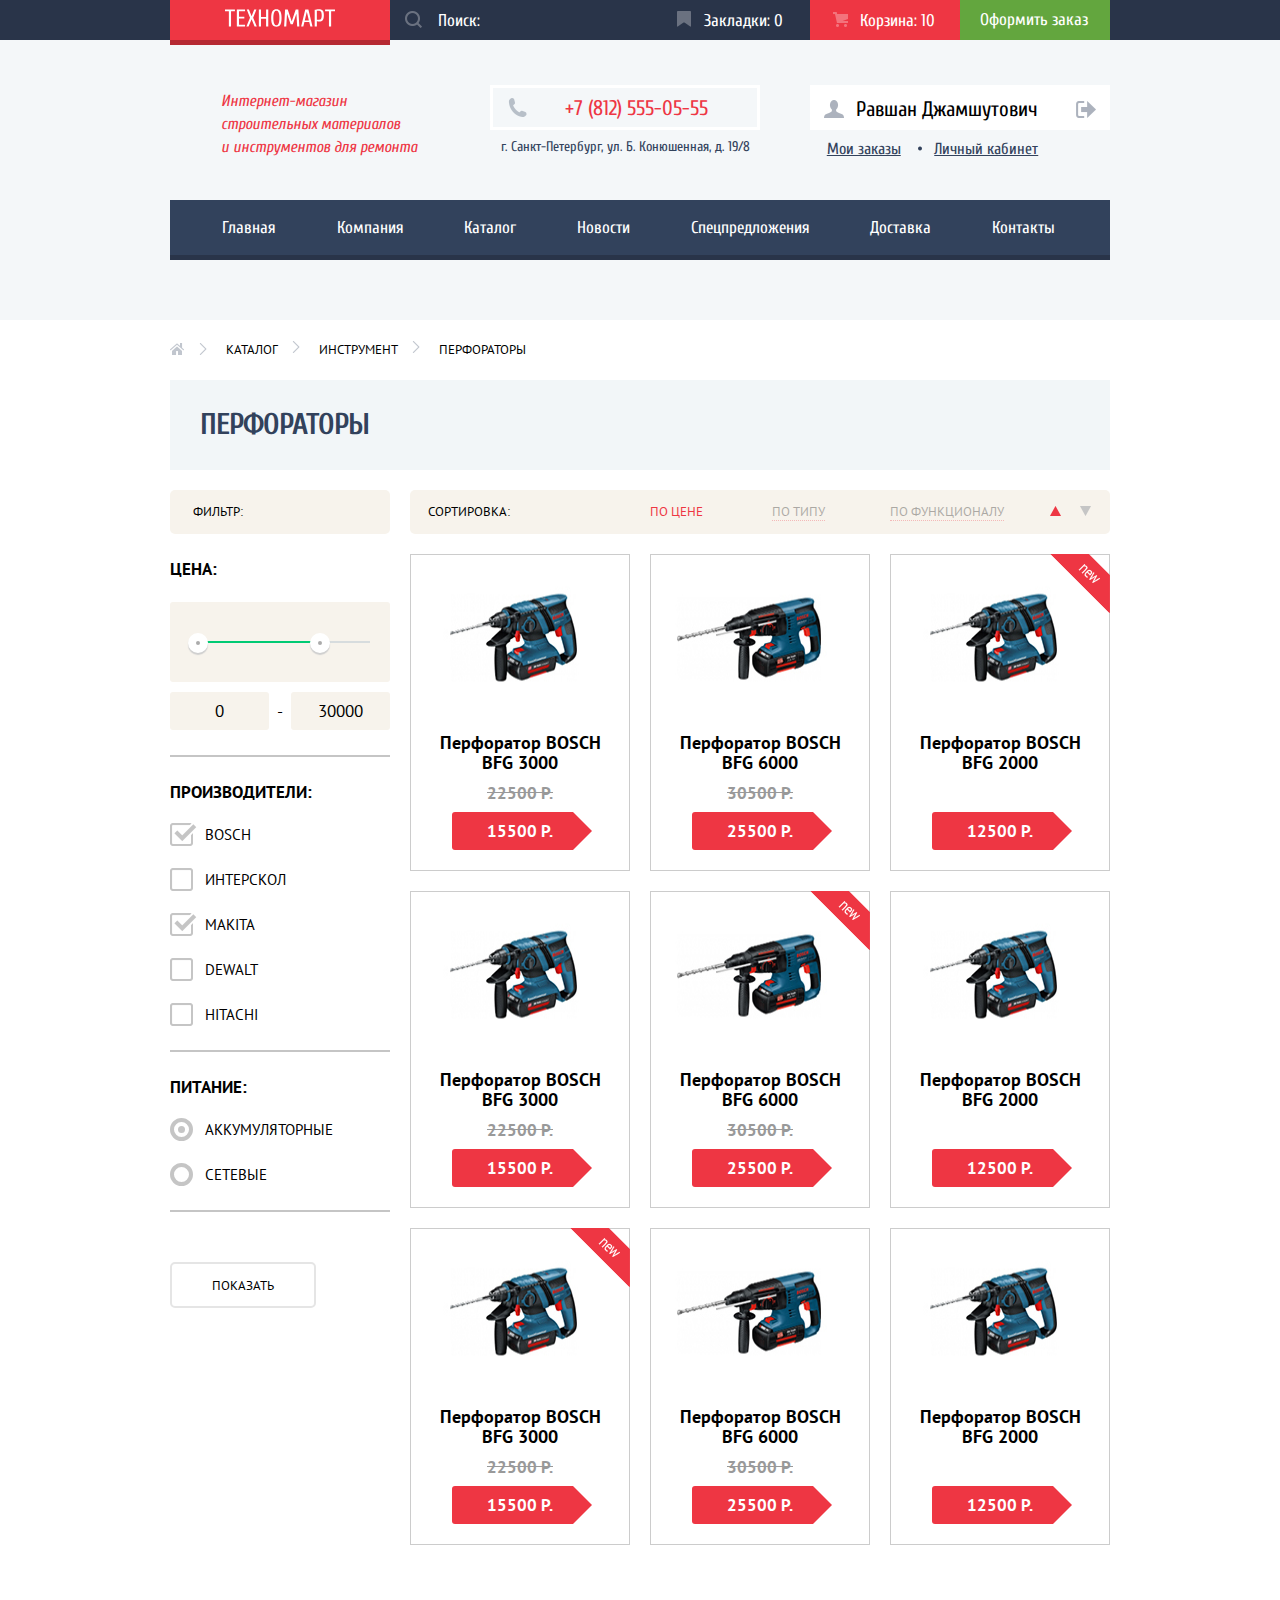
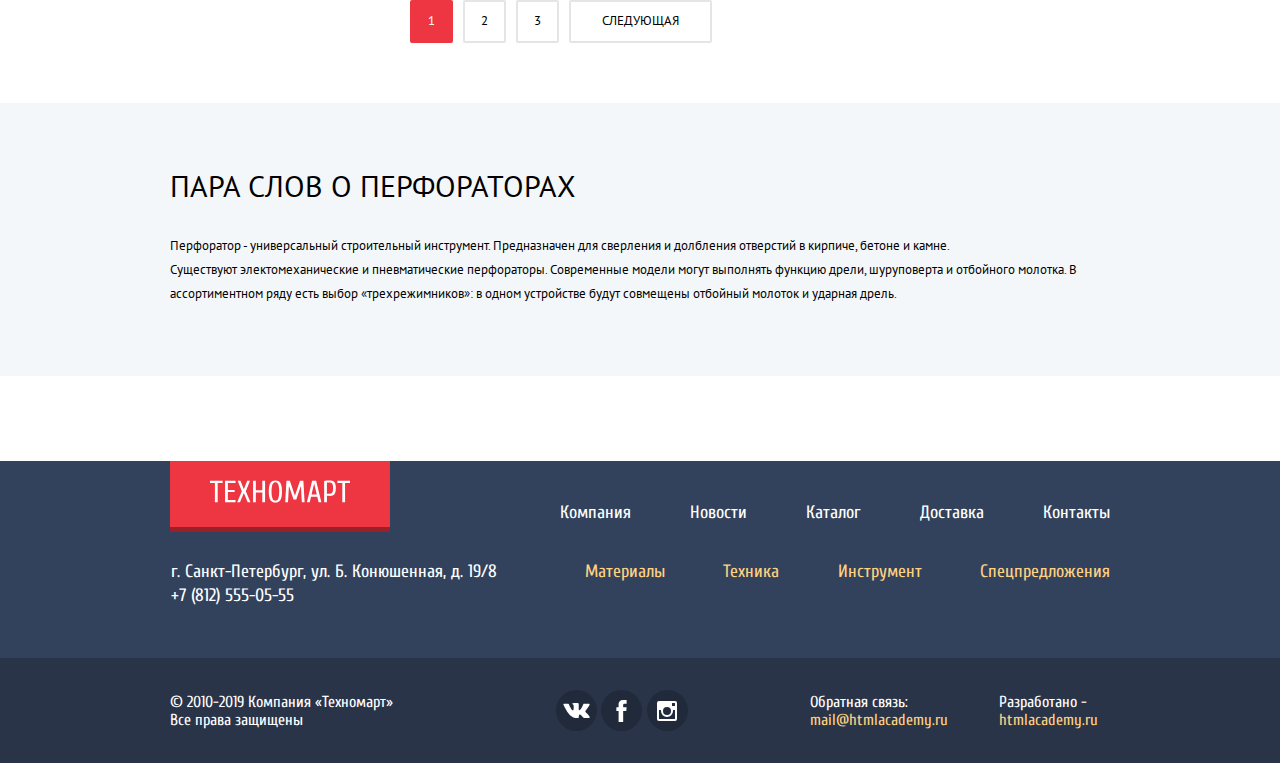
==== commit 331e534c: "Проект готов к защите" ====
--- a/catalog.html
+++ b/catalog.html
@@ -3,62 +3,63 @@
   <head>
     <meta charset="utf-8">
     <title>HTML Academy: Техномарт</title>
-    <link href="https://fonts.googleapis.com/css?family=Cuprum:400,700&amp;subset=cyrillic" rel="stylesheet">
-    <link href="https://fonts.googleapis.com/css?family=PT+Sans:400,700&amp;subset=cyrillic" rel="stylesheet">
-    <link rel="stylesheet" href="css/style.css">
+    <link href="https://fonts.googleapis.com/css?family=Cuprum:400,700|PT+Sans:400,700&amp;subset=cyrillic" rel="stylesheet">
+    <link href="css/normalize.css" rel="stylesheet">    
+    <link href="css/style.css" rel="stylesheet">
   </head>
   <body>
-      <header class="main-header">
-          <div class="main-panel-block">
-          <div class="main-panel-container">
-              <div class="logo-part">
-                  <a class="button button_logo" href="index.html">
-                      <img src="img/logo-technomart.svg" width="110" height="20" alt="Логотип"></a>
-                <div class="main-search"><p class="search-main">Поиск:</p></div>
-              </div>   
-            <ul class="main-panel" >
-              <li><div class="main-markers"><a class="markers-link" href="markers.html"> Закладки </a></div></li>
-              <li ><div class="main-basket"> <a class="basket-link" href="basket.html"> Корзина </a></div></li>
-              <li ><a class="button_order"  href="order.html"> Оформить заказ</a></li>
-            </ul>
+   <header class="main-header">
+      <div class="main-panel-block">
+        <div class="main-panel-container">
+          <div class="logo-part">
+            <a class="button button_logo" href="index.html">
+              <img src="img/logo-technomart.svg" width="110" height="20" alt="Логотип">
+            </a>
+            <div class="main-search">
+              <p class="search-main">Поиск:</p>
             </div>
-          </div>
-      <div class="container" style="
-      border-bottom: 1px solid transparent;">
-      <div class="main-info-block">
-      <ul class="main-info">
-        <li class="main-description">
-          <p>
-            Интернет-магазин<br>
-            строительных материалов<br>
-            и инструментов для ремонта
-          </p>
-        </li>
-        <li class="contacts">
-            <p class="phone">
-              <a class="link-phone" href="tel:+7(812)555-05-55" >+7(812)555-05-55</a>
-            </p>
-            <p class="adress">
-             г.Санкт-Петербург, ул.Б.Конюшенная, д. 19/8
-            </p>
-          </li>
-        <li>
-      <div class="user-navigation">
-          <div class="profile-icon">
-            <a class="profile-link" href="profile.html">Равшан Джамшутович</a>
-            <a class="logout" href="index.html">В</a>
-          </div>
-          <!--<div class="profile-icon"><a class="profile-link" href="profile.html">Равшан Джамшутович</a></div>-->
-        <ul class="order-private">
-        <li class="mygoods"><a class="mygoods-link" href="basket.html"> Мои заказы </a></li>
-        <li class="private"><a class="private-link" href="privateoffice.html"> Личный кабинет</a> </li>
-        </ul>
+          </div>   
+          <ul class="main-panel" >
+            <li><div class="main-markers"><a class="markers-link" href="markers.html"> Закладки: 0 </a></div></li>
+            <li><div class="main-basket notempty"> <a class="basket-link-catalog" href="basket.html"> Корзина: 10 </a></div></li>
+            <li><a class="button_order"  href="order.html"> Оформить заказ</a></li>
+          </ul>
+        </div>
       </div>
-       </li>
-       </ul>
-      </div>
-      <nav class="main-navigation">
-        <ul class="site-navigation">
+      <div class="container">
+       <div class="main-info-block">
+         <ul class="main-info">
+           <li class="main-description-catalog">
+             <p>
+               Интернет-магазин<br>
+               строительных материалов<br>
+               и инструментов для ремонта
+              </p>
+            </li>
+            <li class="contacts">
+             <p class="phone">
+               <a class="link-phone" href="tel:+7(812)555-05-55" >+7 (812) 555-05-55</a>
+             </p>
+             <p class="adress">
+               г. Санкт-Петербург, ул. Б. Конюшенная, д. 19/8
+             </p>
+            </li>
+            <li>
+             <div class="user-navigation">
+               <div class="profile-icon">
+                 <a class="profile-link" href="profile.html">Равшан Джамшутович</a>
+                 <a class="logout" href="index.html">В</a>
+               </div>
+               <ul class="order-private">
+                 <li class="mygoods"><a class="mygoods-link" href="basket.html"> Мои заказы </a></li>
+                 <li class="private"><a class="private-link" href="privateoffice.html"> Личный кабинет</a> </li>
+               </ul>
+             </div>
+            </li>
+          </ul>
+        </div>
+        <nav class="main-navigation">
+         <ul class="site-navigation">
             <li><a href="index.html">Главная</a></li>
             <li><a href="company.html">Компания</a></li>
             <li><a href="catalog.html">Каталог</a></li>
@@ -66,182 +67,228 @@
             <li><a href="offers.html">Спецпредложения</a></li>
             <li><a href="delivery.html">Доставка</a></li>
             <li><a href="contacts.html">Контакты</a></li>
-        </ul>
-     </nav>
-    </div>
-   </header>
+         </ul>
+        </nav>
+      </div>
+    </header>
     <main class="container">
-       <ul class="breadcrumbs">
+      <ul class="breadcrumbs">
         <li><a class="home-page" href="index.html">home</a></li>
         <li><a class="catalog-link" href="catalog.html">Каталог</a></li>
         <li><a class="tool-link" href="tool.html">Инструмент</a></li>
         <li class="breadcrumbs-current">Перфораторы</li>
       </ul>
       <h1 class="page-title">Перфораторы</h1>
+      <section class="container catalog-panel">
+          <div class="filter-name">
+            <p>Фильтр:</p>
+          </div>
+          <div class="filter-sort">
+            <span class="sort">Сортировка:</span>
+            <span class="sort-price">По цене</span>
+            <span class="sort-type"> <span>По типу</span></span>
+            <span class="sort-functional"><span>По функционалу</span></span>
+          </div>
+      </section>
       <div class="catalog-main">
-       <section class="filters">
-        <h2 class="visually-hidden">Фильтр товаров</h2>
+        <section class="filters">
+         <h2 class="visually-hidden">Фильтр товаров</h2>
         
-        <form class="filter" method="get" action="https://echo.htmlacademy.ru">
-         <fieldset>
-          <legend>ПРОИЗВОДИТЕЛИ:</legend>
-          <ul>
-           <li class="filter-option">
-            <input class="visually-hidden filter-input filter-input-checkbox " type="checkbox" name="bosch" id="filter-bosch" checked>
-            <label for="filter-bosch">BOSCH</label>
-           </li>
-           <li class="filter-option">
-            <input class="visually-hidden filter-input filter-input-checkbox" type="checkbox" name="interscol" id="filter-interscol">
-            <label for="filter-interscol">ИНТЕРСКОЛ</label>
-           </li>
-           <li class="filter-option">
-            <input class="visually-hidden filter-input filter-input-checkbox" type="checkbox" name="makita" id="filter-makita" checked>
-            <label for="filter-makita">MAKITA</label>
-           </li>
-           <li class="filter-option">
-            <input class="visually-hidden filter-input filter-input-checkbox" type="checkbox" name="dewalt" id="filter-dewalt">
-            <label for="filter-dewalt">DEWALT</label>
-           </li>
-           <li class="filter-option">
-            <input class="visually-hidden filter-input filter-input-checkbox" type="checkbox" name="hitachi" id="filter-hitachi">
-            <label for="filter-hitachi">HITACHI</label>
-           </li>
-          </ul>
-        </fieldset>
-         <fieldset>
-         <legend>ПИТАНИЕ:</legend>
-          <ul>
-           <li class="filter-option">
-            <input class="visually-hidden filter-input filter-input-radio" type="radio" name="power" value="battery" id="filter-battery" checked>
-            <label for="filter-battery">АККУМУЛЯТОРНЫЕ</label>
-           </li>
-           <li class="filter-option">
-            <input class="visually-hidden filter-input filter-input-radio" type="radio" name="power" value="network" id="filter-network">
-            <label for="filter-network">СЕТЕВЫЕ</label>
-           </li>
-         </ul>
-         </fieldset>
-         <button type="submit" class="filter-button">Показать</button>
-        </form>
-       </section>
-       <section class="list">
+         <form class="filter" method="get" action="https://echo.htmlacademy.ru">
+           <fieldset class="filter-item">
+              <legend>ЦЕНА:</legend>
+              <div class="range-filter">
+                <div class="range-controls">
+                  <div class="scale">
+                    <div class="bar"></div>
+                  </div>
+                  <div class="toggle toggle-min"></div>
+                  <div class="toggle toggle-max"></div>
+                </div>
+                <div class="price-controls"> 
+                    <label class="min-price"><input name="min-price" type="text" value="0"></label>
+                    <span>-</span>
+                    <label class="max-price"><input name="max-price" type="text" value="30000"></label>
+                </div>
+              </div>
+           </fieldset>
+           <fieldset>
+             <legend>ПРОИЗВОДИТЕЛИ:</legend>
+             <ul>
+               <li class="filter-option">
+                 <input class="visually-hidden filter-input filter-input-checkbox " type="checkbox" name="bosch" id="filter-bosch" checked>
+                 <label for="filter-bosch">BOSCH</label>
+               </li>
+               <li class="filter-option">
+                 <input class="visually-hidden filter-input filter-input-checkbox" type="checkbox" name="interscol" id="filter-interscol">
+                 <label for="filter-interscol">ИНТЕРСКОЛ</label>
+               </li>
+               <li class="filter-option">
+                 <input class="visually-hidden filter-input filter-input-checkbox" type="checkbox" name="makita" id="filter-makita" checked>
+                 <label for="filter-makita">MAKITA</label>
+               </li>
+               <li class="filter-option">
+                 <input class="visually-hidden filter-input filter-input-checkbox" type="checkbox" name="dewalt" id="filter-dewalt">
+                 <label for="filter-dewalt">DEWALT</label>
+               </li>
+               <li class="filter-option">
+                 <input class="visually-hidden filter-input filter-input-checkbox" type="checkbox" name="hitachi" id="filter-hitachi">
+                 <label for="filter-hitachi">HITACHI</label>
+               </li>
+              </ul>
+            </fieldset>
+            <fieldset>
+             <legend>ПИТАНИЕ:</legend>
+             <ul>
+               <li class="filter-option">
+                 <input class="visually-hidden filter-input filter-input-radio" type="radio" name="power" value="battery" id="filter-battery" checked>
+                 <label for="filter-battery">АККУМУЛЯТОРНЫЕ</label>
+               </li>
+               <li class="filter-option">
+                 <input class="visually-hidden filter-input filter-input-radio" type="radio" name="power" value="network" id="filter-network">
+                 <label for="filter-network">СЕТЕВЫЕ</label>
+               </li>
+              </ul>
+            </fieldset>
+            <button type="submit" class="filter-button">Показать</button>
+          </form>
+        </section>
+        <section class="list">
           <h2 class="visually-hidden">Перечень перфораторов</h2>
-        <div class="catalog-items">
-          <div class="catalog-item">
-            <div class="actions">
-                <a class="buy" href="#" >Купить</a>
-                <a class="bookmark" href="#" >В закладки</a>
-            </div>
-            <div class="image"><img width="218" height="168" src="img/Perforator_2.jpg"></div>
-            <div class="title">Перфоратор BOSCH BFG 3000</div>
-            <div class="discount">22500 Р.</div>
-            <div class="price">15500 Р.</div>
-          </div>
-          <div class="catalog-item">
-              <div class="actions">
-                  <a class="buy" href="#" >Купить</a>
-                  <a class="bookmark" href="#" class="bookmark">В закладки</a>
-              </div>
-              <div class="image"><img width="218" height="168" src="img/Perforator_3.jpg"></div>
+         <div class="catalog-items">
+           <div class="catalog-item">
+             <div class="actions">
+                <a class="buy" href="#" >Купить</a>
+                <a class="bookmark" href="#" >В закладки</a>
+             </div>
+             <div class="image"><img width="218" height="168" alt="Перфоратор №2" src="img/Perforator_2.jpg"></div>
+             <div class="title">Перфоратор BOSCH BFG 3000</div>
+             <div class="discount">22500 Р.</div>
+             <div class="price">15500 Р.</div>
+           </div>
+           <div class="catalog-item">
+              <div class="actions">
+                <a class="buy" href="#" >Купить</a>
+                <a class="bookmark" href="#">В закладки</a>
+              </div>
+              <div class="image"><img width="218" height="168" alt="Перфоратор №3" src="img/Perforator_3.jpg"></div>
               <div class="title">Перфоратор BOSCH BFG 6000</div>
               <div class="discount">30500 Р.</div>
               <div class="price">25500 Р.</div>
-          </div>
-          <div class="catalog-item">
+           </div>
+           <div class="catalog-item">
               <div class="flag flag-new">новинка</div>
               <div class="actions">
-                  <a class="buy" href="#" >Купить</a>
-                  <a class="bookmark" href="#">В закладки</a>
-              </div>
-              <div class="image"><img width="218" height="168" src="img/Perforator_4.jpg"></div>
+                <a class="buy" href="#" >Купить</a>
+                <a class="bookmark" href="#">В закладки</a>
+              </div>
+              <div class="image"><img width="218" height="168" alt="Перфоратор №4" src="img/Perforator_4.jpg"></div>
               <div class="title">Перфоратор BOSCH BFG 2000</div>
               <div class="discount"></div>
               <div class="price">12500 Р.</div>
-          </div>
-          <div class="catalog-item">
-              <div class="actions">
-                  <a class="buy" href="#" >Купить</a>
-                  <a class="bookmark" href="#" >В закладки</a>
-              </div>
-              <div class="image"><img width="218" height="168" src="img/Perforator_2.jpg"></div>
+           </div>
+           <div class="catalog-item">
+              <div class="actions">
+                <a class="buy" href="#" >Купить</a>
+                <a class="bookmark" href="#" >В закладки</a>
+              </div>
+              <div class="image"><img width="218" height="168" alt="Перфоратор №2" src="img/Perforator_2.jpg"></div>
               <div class="title">Перфоратор BOSCH BFG 3000</div>
               <div class="discount">22500 Р.</div>
               <div class="price">15500 Р.</div>
-          </div>
-          <div class="catalog-item">
+           </div>
+           <div class="catalog-item">
               <div class="flag flag-new">новинка</div>
                 <div class="actions">
-                    <a class="buy" href="#" >Купить</a>
-                    <a class="bookmark" href="#" >В закладки</a>
+                  <a class="buy" href="#" >Купить</a>
+                  <a class="bookmark" href="#" >В закладки</a>
                 </div>
-                <div class="image"><img width="218" height="168" src="img/Perforator_3.jpg"></div>
+                <div class="image"><img width="218" height="168" alt="Перфоратор №3" src="img/Perforator_3.jpg"></div>
                 <div class="title">Перфоратор BOSCH BFG 6000</div>
                 <div class="discount">30500 Р.</div>
                 <div class="price">25500 Р.</div>
-          </div>
-          <div class="catalog-item">
-                <div class="actions">
-                    <a class="buy" href="#" >Купить</a>
-                    <a class="bookmark" href="#" >В закладки</a>
-                </div>
-                <div class="image"><img width="218" height="168" src="img/Perforator_4.jpg"></div>
-                <div class="title">Перфоратор BOSCH BFG 2000</div>
-                <div class="discount"></div>
-                <div class="price">12500 Р.</div>
-          </div>
-          <div class="catalog-item">
+            </div>
+            <div class="catalog-item">
+              <div class="actions">
+                <a class="buy" href="#" >Купить</a>
+                <a class="bookmark" href="#" >В закладки</a>
+              </div>
+              <div class="image"><img width="218" height="168" alt="Перфоратор №4" src="img/Perforator_4.jpg"></div>
+              <div class="title">Перфоратор BOSCH BFG 2000</div>
+              <div class="discount"></div>
+              <div class="price">12500 Р.</div>
+           </div>
+           <div class="catalog-item">
               <div class="flag flag-new">новинка</div>
               <div class="actions">
-                  <a class="buy" href="#">Купить</a>
-                  <a class="bookmark" href="#" >В закладки</a>
-              </div>
-              <div class="image"><img width="218" height="168" src="img/Perforator_2.jpg"></div>
+                <a class="buy" href="#">Купить</a>
+                <a class="bookmark" href="#" >В закладки</a>
+              </div>
+              <div class="image"><img width="218" height="168" alt="Перфоратор №2" src="img/Perforator_2.jpg"></div>
               <div class="title">Перфоратор BOSCH BFG 3000</div>
               <div class="discount">22500 Р.</div>
               <div class="price">15500 Р.</div>
-          </div>
-          <div class="catalog-item">
-                <div class="actions">
-                    <a class="buy" href="#" >Купить</a>
-                    <a class="bookmark" href="#" >В закладки</a>
-                </div>
-                <div class="image"><img width="218" height="168" src="img/Perforator_3.jpg"></div>
-                <div class="title">Перфоратор BOSCH BFG 6000</div>
-                <div class="discount">30500 Р.</div>
-                <div class="price">25500 Р.</div>
-          </div>
-          <div class="catalog-item">
-                
-                <div class="actions">
-                    <a class="buy" href="#" >Купить</a>
-                    <a class="bookmark" href="#" >В закладки</a>
-                </div>
-                <div class="image"><img width="218" height="168" src="img/Perforator_4.jpg"></div>
-                <div class="title">Перфоратор BOSCH BFG 2000</div>
-                <div class="discount"></div>
-                <div class="price">12500 Р.</div>
-          </div>
-      </section>
-    </main>     
-      <footer class="main-footer">
-        <section class="links">
-          <div class="container">
-           <div class="links-top">
-              <a class="button button_logo_footer" href="index.html">
-                  <img src="img/logo-technomart.svg" width="140" height="23" alt="Логотип"></a>
-            
-             <ul class="footer-navigation">
-                <li><a href="company.html">Компания</a></li>
-                <li><a href="news.html">Новости</a></li>
-                <li><a href="catalog.html">Каталог</a></li>
-                <li><a href="delivery.html">Доставка</a></li>
-                <li><a href="contacts.html">Контакты</a></li>
-             </ul>
-           </div>
+           </div>
+           <div class="catalog-item">
+              <div class="actions">
+                <a class="buy" href="#" >Купить</a>
+                <a class="bookmark" href="#" >В закладки</a>
+              </div>
+              <div class="image"><img width="218" height="168" alt="Перфоратор №3" src="img/Perforator_3.jpg"></div>
+              <div class="title">Перфоратор BOSCH BFG 6000</div>
+              <div class="discount">30500 Р.</div>
+              <div class="price">25500 Р.</div>
+           </div>
+           <div class="catalog-item">
+              <div class="actions">
+                <a class="buy" href="#" >Купить</a>
+                <a class="bookmark" href="#" >В закладки</a>
+              </div>
+              <div class="image"><img width="218" height="168" alt="Перфоратор №4" src="img/Perforator_4.jpg"></div>
+              <div class="title">Перфоратор BOSCH BFG 2000</div>
+              <div class="discount"></div>
+              <div class="price">12500 Р.</div>
+           </div>
+           </div>
+           <ul class="pagination-list">
+              <li class="pagination-item pagination-item-current "><a >1</a></li>
+              <li class="pagination-item "><a href="#">2</a></li>
+              <li class="pagination-item"><a href="#">3</a></li>
+              <li class="pagination-item next"><a href="#">Следующая</a></li>
+            </ul>
+        </section>
+      </div>  
+    </main> 
+    <main-two> 
+      <section class="catalog-description">
+        <section class="container">
+            <h2> Пара слов о перфораторах</h1>
+             <p> 
+               Перфоратор - универсальный строительный инструмент. Предназначен для сверления и долбления отверстий в кирпиче, бетоне и камне. <br>
+               Существуют электомеханические и пневматические перфораторы. Современные модели могут выполнять функцию дрели, шуруповерта и отбойного молотка. В ассортиментном ряду есть выбор «трехрежимников»: в одном устройстве будут совмещены отбойный молоток и ударная дрель.
+             </p> 
+        </section> 
+      </section> 
+    </main-two>  
+    <footer class="main-footer">
+      <section class="links">
+        <div class="container">
+          <div class="links-top">
+            <a class="button button_logo_footer" href="index.html">
+              <img src="img/logo-technomart.svg" width="140" height="23" alt="Логотип">
+            </a>
+            <ul class="footer-navigation">
+             <li><a href="company.html">Компания</a></li>
+             <li><a href="news.html">Новости</a></li>
+             <li><a href="catalog.html">Каталог</a></li>
+             <li><a href="delivery.html">Доставка</a></li>
+             <li><a href="contacts.html">Контакты</a></li>
+            </ul>
+          </div>
           <div class="links-bottom">
            <div class="footer-contacts">
-              г. Санкт-Петербург, ул.Б.Конюшенная, д. 19/8<br>
-              +7(812)555-05-55 
+              г. Санкт-Петербург, ул. Б. Конюшенная, д. 19/8<br>
+              +7 (812) 555-05-55 
            </div>
            <ul class="footer-navigation-yellow">
             <li><a href="materials.html">Материалы</a></li>
@@ -249,78 +296,66 @@
             <li><a href="tool.html">Инструмент</a></li>
             <li><a href="offers.html">Спецпредложения</a></li>
            </ul>
-           </div>
-         </div>
-        </section>
-        <div class="info">
-         <div class="container-info">
+          </div>
+        </div>
+      </section>
+      <div class="info">
+        <div class="container-info">
           <p class="copyright">
-          ©2010-2019 Компания "Техномаркет"<br>
-          Все права защищены
+           © 2010-2019 Компания «Техномарт»<br>
+           Все права защищены
           </p>
           <div class="footer-social">
-              <ul>
-                 <li><a class="social-button" href="#"><span class="visually-hidden">Вконтакте</span><svg xmlns="http://www.w3.org/2000/svg" width="27" height="15" viewBox="0 0 26.14 14.91">
-                   <path d="M26 13.47l-.09-.17a13.55 13.55 0 0 0-2.6-3q-.87-.83-1.1-1.12A1 1 0 0 1 22 8a10.27 10.27 0 0 1 1.22-1.78l.88-1.16q2.35-3.13 2-4L26 .94a.8.8 0 0 0-.4-.22 2.14 2.14 0 0 0-.87 0h-3.92a.51.51 0 0 0-.27 0h-.3a.6.6 0 0 0-.15.14.93.93 0 0 0-.14.24 22.22 22.22 0 0 1-1.46 3.06q-.5.84-.93 1.46a7 7 0 0 1-.71.91 4.94 4.94 0 0 1-.52.47q-.23.18-.35.15l-.23-.05a.9.9 0 0 1-.31-.33 1.49 1.49 0 0 1-.16-.53v-.55-.65-.57-1.12-1-.75a3.14 3.14 0 0 0 0-.62 2.12 2.12 0 0 0-.14-.44.73.73 0 0 0-.28-.33 1.57 1.57 0 0 0-.46-.18A9 9 0 0 0 12.57 0a8.93 8.93 0 0 0-3.25.33 1.83 1.83 0 0 0-.52.41q-.25.3-.07.33a1.67 1.67 0 0 1 1.16.59l.08.16a2.6 2.6 0 0 1 .19.63 6.32 6.32 0 0 1 .12 1 10.59 10.59 0 0 1 0 1.7q-.07.71-.13 1.1a2.21 2.21 0 0 1-.18.64 2.69 2.69 0 0 1-.16.3l-.07.07a1 1 0 0 1-.37.07.86.86 0 0 1-.46-.19 3.27 3.27 0 0 1-.56-.52 7 7 0 0 1-.66-.93q-.37-.6-.76-1.42l-.22-.39q-.2-.38-.56-1.11t-.62-1.43A.9.9 0 0 0 5.2.9h-.07a.93.93 0 0 0-.22-.16A1.44 1.44 0 0 0 4.6.65L.87.68A1 1 0 0 0 .1.94L0 1a.44.44 0 0 0 0 .22 1.08 1.08 0 0 0 .08.37Q.9 3.53 1.86 5.31t1.66 2.87Q4.23 9.27 5 10.24t1 1.24l.37.41.34.33a8.06 8.06 0 0 0 1 .78 16.34 16.34 0 0 0 1.4.9 7.6 7.6 0 0 0 1.79.72 6.19 6.19 0 0 0 2 .22h1.57a1.08 1.08 0 0 0 .72-.3l.05-.07a.9.9 0 0 0 .1-.25 1.38 1.38 0 0 0 0-.37 4.48 4.48 0 0 1 .09-1.05 2.77 2.77 0 0 1 .23-.71 1.74 1.74 0 0 1 .29-.4 1.19 1.19 0 0 1 .23-.2h.11a.86.86 0 0 1 .77.21 4.52 4.52 0 0 1 .83.79q.39.47.93 1.05a6.41 6.41 0 0 0 1 .87l.27.16a3.31 3.31 0 0 0 .71.3 1.53 1.53 0 0 0 .76.07l3.48-.05a1.58 1.58 0 0 0 .8-.17.68.68 0 0 0 .34-.37 1.06 1.06 0 0 0 0-.46 1.71 1.71 0 0 0-.1-.36z" fill="#fff">
-                   </path>
-                 </svg></a></li>
-                 <li><a class="social-button" href="#"><span class="visually-hidden">Фейсбук</span>
-                   <svg xmlns="http://www.w3.org/2000/svg" width="19" height="22" viewBox="0 0 10.15 21.74">
-                     <path d="M3.34 1.12A4.77 4.77 0 0 1 6.53 0h3.61v3.81H7.81a1.07 1.07 0 0 0-1.09.83v2.55h3.42c-.08 1.23-.24 2.45-.41 3.67h-3v10.87H2.21V10.86H0V7.21h2.19V3.66a3.83 3.83 0 0 1 1.15-2.54z" fill="#fff">
-                     </path>
-                   </svg></a></li>
-                 <li><a class="social-button" href="#"><span class="visually-hidden">Инстаграм</span>
-                   <svg xmlns="http://www.w3.org/2000/svg" width="20" height="20" viewBox="0 0 20 20">
-                   <path d="M18 0H2a2 2 0 0 0-2 2v16a2 2 0 0 0 2 2h16a2 2 0 0 0 2-2V2a2 2 0 0 0-2-2zm-8 6a4 4 0 1 1-4 4 4 4 0 0 1 4-4zM2.5 18a.47.47 0 0 1-.5-.5V9h2.1a3.4 3.4 0 0 0-.1 1 6 6 0 1 0 12 0 3.4 3.4 0 0 0-.1-1H18v8.5a.47.47 0 0 1-.5.5zM18 4.5a.47.47 0 0 1-.5.5h-2a.47.47 0 0 1-.5-.5v-2a.47.47 0 0 1 .5-.5h2a.47.47 0 0 1 .5.5z" fill="#fff">
+           <ul>
+              <li><a class="social-button" href="#"><span class="visually-hidden">Вконтакте</span><svg xmlns="http://www.w3.org/2000/svg" width="27" height="15" viewBox="0 0 26.14 14.91">
+                <path d="M26 13.47l-.09-.17a13.55 13.55 0 0 0-2.6-3q-.87-.83-1.1-1.12A1 1 0 0 1 22 8a10.27 10.27 0 0 1 1.22-1.78l.88-1.16q2.35-3.13 2-4L26 .94a.8.8 0 0 0-.4-.22 2.14 2.14 0 0 0-.87 0h-3.92a.51.51 0 0 0-.27 0h-.3a.6.6 0 0 0-.15.14.93.93 0 0 0-.14.24 22.22 22.22 0 0 1-1.46 3.06q-.5.84-.93 1.46a7 7 0 0 1-.71.91 4.94 4.94 0 0 1-.52.47q-.23.18-.35.15l-.23-.05a.9.9 0 0 1-.31-.33 1.49 1.49 0 0 1-.16-.53v-.55-.65-.57-1.12-1-.75a3.14 3.14 0 0 0 0-.62 2.12 2.12 0 0 0-.14-.44.73.73 0 0 0-.28-.33 1.57 1.57 0 0 0-.46-.18A9 9 0 0 0 12.57 0a8.93 8.93 0 0 0-3.25.33 1.83 1.83 0 0 0-.52.41q-.25.3-.07.33a1.67 1.67 0 0 1 1.16.59l.08.16a2.6 2.6 0 0 1 .19.63 6.32 6.32 0 0 1 .12 1 10.59 10.59 0 0 1 0 1.7q-.07.71-.13 1.1a2.21 2.21 0 0 1-.18.64 2.69 2.69 0 0 1-.16.3l-.07.07a1 1 0 0 1-.37.07.86.86 0 0 1-.46-.19 3.27 3.27 0 0 1-.56-.52 7 7 0 0 1-.66-.93q-.37-.6-.76-1.42l-.22-.39q-.2-.38-.56-1.11t-.62-1.43A.9.9 0 0 0 5.2.9h-.07a.93.93 0 0 0-.22-.16A1.44 1.44 0 0 0 4.6.65L.87.68A1 1 0 0 0 .1.94L0 1a.44.44 0 0 0 0 .22 1.08 1.08 0 0 0 .08.37Q.9 3.53 1.86 5.31t1.66 2.87Q4.23 9.27 5 10.24t1 1.24l.37.41.34.33a8.06 8.06 0 0 0 1 .78 16.34 16.34 0 0 0 1.4.9 7.6 7.6 0 0 0 1.79.72 6.19 6.19 0 0 0 2 .22h1.57a1.08 1.08 0 0 0 .72-.3l.05-.07a.9.9 0 0 0 .1-.25 1.38 1.38 0 0 0 0-.37 4.48 4.48 0 0 1 .09-1.05 2.77 2.77 0 0 1 .23-.71 1.74 1.74 0 0 1 .29-.4 1.19 1.19 0 0 1 .23-.2h.11a.86.86 0 0 1 .77.21 4.52 4.52 0 0 1 .83.79q.39.47.93 1.05a6.41 6.41 0 0 0 1 .87l.27.16a3.31 3.31 0 0 0 .71.3 1.53 1.53 0 0 0 .76.07l3.48-.05a1.58 1.58 0 0 0 .8-.17.68.68 0 0 0 .34-.37 1.06 1.06 0 0 0 0-.46 1.71 1.71 0 0 0-.1-.36z" fill="#fff">
+                </path>
+              </svg></a></li>
+              <li><a class="social-button" href="#"><span class="visually-hidden">Фейсбук</span>
+                <svg xmlns="http://www.w3.org/2000/svg" width="19" height="22" viewBox="0 0 10.15 21.74">
+                  <path d="M3.34 1.12A4.77 4.77 0 0 1 6.53 0h3.61v3.81H7.81a1.07 1.07 0 0 0-1.09.83v2.55h3.42c-.08 1.23-.24 2.45-.41 3.67h-3v10.87H2.21V10.86H0V7.21h2.19V3.66a3.83 3.83 0 0 1 1.15-2.54z" fill="#fff">
                   </path>
-                   </svg></a></li>
-              </ul>
-             </div>
+                </svg></a></li>
+              <li><a class="social-button" href="#"><span class="visually-hidden">Инстаграм</span>
+                <svg xmlns="http://www.w3.org/2000/svg" width="20" height="20" viewBox="0 0 20 20">
+                <path d="M18 0H2a2 2 0 0 0-2 2v16a2 2 0 0 0 2 2h16a2 2 0 0 0 2-2V2a2 2 0 0 0-2-2zm-8 6a4 4 0 1 1-4 4 4 4 0 0 1 4-4zM2.5 18a.47.47 0 0 1-.5-.5V9h2.1a3.4 3.4 0 0 0-.1 1 6 6 0 1 0 12 0 3.4 3.4 0 0 0-.1-1H18v8.5a.47.47 0 0 1-.5.5zM18 4.5a.47.47 0 0 1-.5.5h-2a.47.47 0 0 1-.5-.5v-2a.47.47 0 0 1 .5-.5h2a.47.47 0 0 1 .5.5z" fill="#fff">
+               </path>
+                </svg></a></li>
+           </ul>
+          </div>
           <div class="footer-fedback">
-          <p class="footer-developer">
-          Обратная связь:<br> 
-          <a class="message-link" href="https://mail@htmlacademy.ru"> mail@htmlacademy.ru</a>
-          </p>
-          <p class="footer-developer">
-          Разработано -<br> 
-          <a class="developer-link" href="https://htmlacademy.ru/intensive/htmlcss"> htmlacademy.ru</a>
-          </p>
+           <p class="footer-developer">
+             Обратная связь:<br> 
+             <a class="message-link" href="https://mail@htmlacademy.ru"> mail@htmlacademy.ru</a>
+           </p>
+           <p class="footer-developer">
+             Разработано -<br> 
+             <a class="developer-link" href="https://htmlacademy.ru/intensive/htmlcss"> htmlacademy.ru</a>
+           </p>
           </div>
         </div>
       </div>
-     </footer> 
-     <section class="modal modal-notification">
+    </footer>  
+    <section class="modal modal-notification">
         <h2 class="visually-hidden">
             Заказ в корзине
-          </h2>
+        </h2>
         <div><p class="notification-main"> Товар добавлен в корзину!</p></div>
         <div class="notification-panel">
           <ul class="notification-list">
-              <li><a class="notification_list_order " href="order.html"> Оформить заказ</a></li>
-              <li><a class="notification_list_continue" href="catalog.html"> Продолжить покупки</a> </li>
+            <li><a class="notification_list_order " href="order.html"> Оформить заказ</a></li>
+            <li><a class="notification_list_continue" href="catalog.html"> Продолжить покупки</a> </li>
           </ul>
         </div>
         <button class="modal-close" type="button">
             Закрыть
-          </button>  
-      </section>
-      <script>
-          var link_basket = document.querySelector(".buy");
-          var popup_basket = document.querySelector(".modal-notification");
-          var close = popup_basket.querySelector(".modal-close");
-      
-          link_basket.addEventListener("click", function (evt) {
-            evt.preventDefault();
-            popup_basket.classList.add("modal-show");
-          });
-          close.addEventListener("click", function (evt) {
-            evt.preventDefault();
-            popup_basket.classList.remove("modal-show");
-          });
-      </script>
-   </body>
+        </button>  
+    </section>
+    <script src="js/popup_catalog.js">
+    </script>
+  </body>
   </html>
 
 
 
-  + --- a/css/style.css
+++ b/css/style.css
@@ -18,7 +18,8 @@
   border: 0;
   padding: 0;
   white-space: nowrap;
-  clip-path: inset(100%);
+  -webkit-clip-path: inset(100%);
+          clip-path: inset(100%);
   clip: rect(0 0 0 0);
   overflow: hidden;
 }
@@ -35,43 +36,70 @@
 .main-panel-container {
   width: 940px;
   margin: 0 auto;
-  display: flex;
-  flex-direction: row;
-  justify-content: space-between;
+  display: -webkit-box;
+  display: -ms-flexbox;
+  display: flex;
+  -webkit-box-orient: horizontal;
+  -webkit-box-direction: normal;
+      -ms-flex-direction: row;
+          flex-direction: row;
+  -webkit-box-pack: justify;
+      -ms-flex-pack: justify;
+          justify-content: space-between;
   padding: 0px;
 }
 .logo-part {
-  display: flex;
-  flex-direction: row;
-  justify-content: space-between;
+  display: -webkit-box;
+  display: -ms-flexbox;
+  display: flex;
+  -webkit-box-orient: horizontal;
+  -webkit-box-direction: normal;
+      -ms-flex-direction: row;
+          flex-direction: row;
+  -webkit-box-pack: justify;
+      -ms-flex-pack: justify;
+          justify-content: space-between;
   margin-top: 0px; 
   padding-top: 0px;
 }
 .main-panel {
   width: 460px;
-  display: flex;
-  flex-direction: row;
-  justify-content: space-between; 
-  align-items: center;
+  display: -webkit-box;
+  display: -ms-flexbox;
+  display: flex;
+  -webkit-box-orient: horizontal;
+  -webkit-box-direction: normal;
+      -ms-flex-direction: row;
+          flex-direction: row;
+  -webkit-box-pack: justify;
+      -ms-flex-pack: justify;
+          justify-content: space-between; 
+  -webkit-box-align: center; 
+      -ms-flex-align: center; 
+          align-items: center;
   margin-top: 0px; 
   margin-bottom: 0px;
 }
 .main-search {
   width: 100px;
   height: 40px;
-  align-items: center;
+  -webkit-box-align: center;
+      -ms-flex-align: center;
+          align-items: center;
   text-align: center;
   color: #ffffff;
-  display: flex;
-}
-.search-main{
+  display: -webkit-box;
+  display: -ms-flexbox;
+  display: flex;
+}
+.search-main {
   padding-left: 48px;
   position: relative;
 }
 .search-main::before {
   content: "";
   position: absolute;
-  top: 1px;
+  top: -1px;
   left: 15px;
   width: 20px;
   height: 20px;
@@ -87,19 +115,19 @@
   opacity: 0.5;
 }
 .main-markers {
-  width: 150px;
+  width: 160px;
 }
 .markers-link {
   vertical-align: middle;
-  padding-left: 64px;
+  padding-left: 54px;
   color: #ffffff;
   position: relative;
 }
 .markers-link::before {
   content: "";
   position: absolute;
-  top: 1px;
-  left: 37px;
+  top: 0px;
+  left: 27px;
   width: 16px;
   height: 16px;
   background-image: url("../img/icon-bookmark.png");
@@ -107,14 +135,19 @@
   background-position: 0 0;
   opacity: 0.3;
 }
-.markers-link:hover::before{
+.markers-link:hover::before {
   opacity: 1;
 }
-.markers-link:focus::before{
+.markers-link:focus::before {
   opacity: 0.5;
 }
-.main-basket{
-  width: 160px;
+.main-basket {
+  width: 150px;
+}
+.notempty {
+  display: inline-block;
+  background-color: #ee3643; 
+  padding: 11px 0px 11px 0px;
 }
 .basket-link {
   vertical-align: middle;
@@ -122,7 +155,13 @@
   padding-left: 60px;
   position: relative;
 }
-.basket-link::before{
+.basket-link-catalog {
+  vertical-align: middle;
+  color: #ffffff;
+  padding-left: 50px;
+  position: relative;
+}
+.basket-link::before {
   content: "";
   position: absolute;
   top: 1px;
@@ -134,35 +173,60 @@
   background-position: 0 0;
   opacity: 0.3;
 }
-.basket-link:hover::before{
+.basket-link-catalog::before {
+  content: "";
+  position: absolute;
+  top: 1px;
+  left: 23px;
+  width: 19px;
+  height: 19px;
+  background-image: url("../img/basket-icon.png");
+  background-repeat: no-repeat;
+  background-position: 0 0;
+  opacity: 0.3;
+}
+.basket-link:hover::before {
   opacity: 1;
 }
-.basket-link:focus::before{
+.basket-link:focus::before {
   opacity: 0.5;
 }
 .container {
   width: 940px;
   margin: 0 auto;
  }
-.popular-goods{
-}
-.shop-offer{
-  margin-top: 60px;
-
+.shop-offer {
+  margin-top: 58px;
+  margin-bottom: 53px;
 }
 .top-offers {
-  display: flex;
-  justify-content: space-between;
+  display: -webkit-box;
+  display: -ms-flexbox;
+  display: flex;
+  -webkit-box-pack: justify;
+      -ms-flex-pack: justify;
+          justify-content: space-between;
   margin-bottom: 20px
 }
 .bottom-offers {
-  display: flex;
-  justify-content: space-between;
+  display: -webkit-box;
+  display: -ms-flexbox;
+  display: flex;
+  -webkit-box-pack: justify;
+      -ms-flex-pack: justify;
+          justify-content: space-between;
 }
 .part-right {
-  display: flex;
-  flex-direction: column;
-  justify-content: space-between;
+  display: -webkit-box;
+  display: -ms-flexbox;
+  display: flex;
+  -webkit-box-orient: vertical;
+  -webkit-box-direction: normal;
+      -ms-flex-direction: column;
+          flex-direction: column;
+  -webkit-box-pack: justify;
+      -ms-flex-pack: justify;
+          justify-content: space-between;
   height: 266px;
 }
 .part-left {
@@ -170,7 +234,6 @@
   height: 266px;
   background-image: url("../img/slider-1.jpg");
   background-repeat: no-repeat;
-  
 }
 .slider-name {
   color: #ffffff;
@@ -190,10 +253,15 @@
   margin-top: 3px;
   padding: 0px;
   font-weight: normal;
+  position: relative;
 }
 .bottom-ofers{
-  display: flex;
-  justify-content: space-between;
+  display: -webkit-box;
+  display: -ms-flexbox;
+  display: flex;
+  -webkit-box-pack: justify;
+      -ms-flex-pack: justify;
+          justify-content: space-between;
   margin-bottom: 20px;
 }
 .top-offers p {
@@ -205,7 +273,7 @@
   margin-left: 23px;
   margin-top: 21px;
 }
-.part-right p{
+.part-right p {
   color: #ffffff;
   font-size: 24px;
   line-height: 30px;
@@ -217,12 +285,12 @@
 }
 .button_offer {
   width: 136px;
-  margin-left: 25px;
-  margin-top: 17px;
+  margin-left: 24px;
+  margin-top: 10px;
   display: inline-block;
   text-align: center;
-  padding-top: 10px;
-  padding-bottom: 12px;
+  padding-top: 12px;
+  padding-bottom: 13px;
   color: #ffffff;
   text-transform: uppercase;
   font-size: 14px;
@@ -248,8 +316,7 @@
   overflow: hidden;
   z-index: 3;
 }
-
-.offer-item{
+.offer-item {
   width: 300px;
   height: 123px;
   position: relative;
@@ -284,25 +351,33 @@
   background-repeat: no-repeat;
   background-position: 190px 30px;
 }
-.title-block{
+.title-block {
   background-color: #f9f5f0;
-  display: flex;
-  justify-content: space-between;
-  align-items: center;
-  margin-top: 10px;
-}
-.title-name{
+  display: -webkit-box;
+  display: -ms-flexbox;
+  display: flex;
+  -webkit-box-pack: justify;
+      -ms-flex-pack: justify;
+          justify-content: space-between;
+  -webkit-box-align: center;
+      -ms-flex-align: center;
+          align-items: center;
+  margin-bottom: 20px;
+}
+.title-name {
   font-size: 30px;
   line-height: 30px;
   color: #32425c;
   padding-left: 30px;
-  padding-top: 32px;
-  padding-bottom: 35px;
+  padding-top: 30px;
+  padding-bottom: 30px;
   margin: 0px;
- }
+  text-transform: uppercase;
+  letter-spacing: -1px;
+}
 .button_popular {
-  padding: 14px 56px 14px 56px ;
-  margin-right: 25px;
+  padding: 10px 55px 10px 55px;
+  margin-right: 24px;
   display: inline-block;
   text-align: center;
   color: #ffffff;
@@ -326,46 +401,210 @@
   background-color: #ee3643;;
   border: none;
   border-radius: 3px;
+  position: relative;
+}
+.button_slider::before {
+  content: "";
+  position: absolute;
+  top: 16px;
+  left: 270px;
+  width: 10px;
+  height: 10px;
+  background-image: url("../img/slider-dot.png");
+  background-repeat: no-repeat;
+  background-position: 0 0;
+}
+.button_slider::after {
+  content: "";
+  position: absolute;
+  top: 16px;
+  left: 290px;
+  width: 10px;
+  height: 10px;
+  background-image: url("../img/slider-dot.png");
+  background-repeat: no-repeat;
+  background-position: 0 0;
+}
+.slider-name::after {
+  content: "";
+  position: absolute;
+  top: 742px;
+  left: 401px;
+  width: 6px;
+  height: 6px;
+  background-image: url("../img/slider_indicator.png");
+  background-repeat: no-repeat;
+  background-position: 0 0;
+  z-index: 4;
 }
 .popular-producers .button_popular {
   padding-left: 67px;
   padding-right: 67px;
 }
-.popular-items{
+.popular-items {
   width: 940px;
-  display: flex;
-  flex-wrap: wrap;
-  justify-content: space-between;
-  margin: 20px auto;
+  display: -webkit-box;
+  display: -ms-flexbox;
+  display: flex;
+  -ms-flex-wrap: wrap;
+      flex-wrap: wrap;
+  -webkit-box-pack: justify;
+      -ms-flex-pack: justify;
+          justify-content: space-between;
+  margin: 0px auto;
 }
 .popular-list {
   width: 940px;
-  display: flex;
-  flex-wrap: wrap;
-  justify-content: space-between;
-  margin: 20px auto;
-}
-
+  display: -webkit-box;
+  display: -ms-flexbox;
+  display: flex;
+  -ms-flex-wrap: wrap;
+      flex-wrap: wrap;
+  -webkit-box-pack: justify;
+      -ms-flex-pack: justify;
+          justify-content: space-between;
+  margin: 0px auto;
+  margin-bottom: 65px;
+}
 .container-about {
   width: 940px;
   margin: 0 auto;
-  display: flex;
-  flex-direction: row;
-  justify-content: space-between;
+  display: -webkit-box;
+  display: -ms-flexbox;
+  display: flex;
+  -webkit-box-orient: horizontal;
+  -webkit-box-direction: normal;
+      -ms-flex-direction: row;
+          flex-direction: row;
+  -webkit-box-pack: justify;
+      -ms-flex-pack: justify;
+          justify-content: space-between;
 }
 .container-info {
   width: 940px;
   margin: 0 auto;
-  display: flex;
-  flex-direction: row;
+  display: -webkit-box;
+  display: -ms-flexbox;
+  display: flex;
+  -webkit-box-orient: horizontal;
+  -webkit-box-direction: normal;
+      -ms-flex-direction: row;
+          flex-direction: row;
+  -webkit-box-pack: justify;
+      -ms-flex-pack: justify;
+          justify-content: space-between;
+  -webkit-box-align: center;
+      -ms-flex-align: center;
+          align-items: center;
+}
+.serviсes {
+   height: 522px;
+   background-color: #f4f7f9;
+}
+.catalog-description {
+  width: 100%;
+  background-color: #f4f7f9;
+  margin-top: 60px;
+}
+.catalog-description h2 {
+  font-family: "PT Sans", Arial, sans-serif;
+  font-size: 30px;
+  line-height: 30px;
+  text-transform: uppercase;
+  font-weight: normal;
+  padding-top: 68px;
+  margin-top: 0px;
+  margin-bottom: 0px;
+}
+.catalog-description p {
+  font-family: "PT Sans", Arial, sans-serif;
+  font-size: 13px;
+  line-height: 24px;
+  margin-top: 33px;
+  padding-bottom: 70px;
+  margin-bottom: 0px;
+  
+}
+.service-title {
+  font-family: "PT Sans", Arial, sans-serif;
+  font-size: 30px;
+  line-height: 30px;
+  text-transform: uppercase;
+  font-weight: normal;
+  margin-top: 0px;
+  margin-bottom: 0px;
+  padding-top: 65px;
+}
+.service-description {
+  font-family: "PT Sans", Arial, sans-serif;
+  font-size: 13px;
+  line-height: 24px;
+  padding-top: 30px;
+  margin-top: 0px;
+  margin-bottom: 0px;
+}
+.service-list {
+  margin-top: 72px;
+  display: flex;
   justify-content: space-between;
-  align-items: center;
+}
+.service-items {
+  width: 240px;
+}
+.service-item-description {
+  width: 620px;
+  height: 276px;
+  background-image: url("../img/car.png");
+  background-repeat: no-repeat;
+  background-position: 150px 23px;
+}
+.service-item-description p{
+  font-family: "PT Sans", Arial, sans-serif;
+  font-size: 36px;
+  line-height: 36px;
+  color: #32425c;
+  text-transform: uppercase;
+  margin-top: 0px;
+  margin-bottom: 30px;
+}
+.service-item-description span{
+  font-family: "PT Sans", Arial, sans-serif;
+  font-size: 13px;
+  line-height: 24px;
+}
+.button_service {
+  width: 217px;
+  display: inline-block;
+  color: #ffffff;
+  vertical-align: middle;
+  font-size: 21px;
+  line-height: 30px;
+  background-color: #32425c;
+  border: none;  
+  padding-top: 16px;
+  padding-bottom: 16px; 
+  padding-left: 23px;  
+ 
+}
+.button_service:focus {
+  background-color: #ffffff;
+  color: #32425c;
 }
 .footer-fedback {
   width: 300px;
-  display: flex;
-  flex-direction: row;
-  justify-content: space-between;
+  display: -webkit-box;
+  display: -ms-flexbox;
+  display: flex;
+  -webkit-box-orient: horizontal;
+  -webkit-box-direction: normal;
+      -ms-flex-direction: row;
+          flex-direction: row;
+  -webkit-box-pack: justify;
+      -ms-flex-pack: justify;
+          justify-content: space-between;
+}
+.footer-developer {
+  padding-right: 12px;
 }
 .main-description {
   font-size: 16px;
@@ -374,6 +613,18 @@
   color: #ee3644;
 } 
 .main-description p {
+  width: 195px;
+  margin-top: 5px;
+  margin-bottom: 0px;
+}
+.main-description-catalog {
+  font-size: 16px;
+  line-height: 23px;
+  font-style: italic;
+  color: #ee3644;
+}
+.main-description-catalog p{
+  width: 219px;
   margin-top: 5px;
   margin-bottom: 0px;
 }
@@ -382,6 +633,8 @@
   width: 264px;
   border: 3px solid #ffffff;
   margin: 0px;
+  display: -webkit-box;
+  display: -ms-flexbox;
   display: flex;
 }
 .link-phone {
@@ -390,7 +643,7 @@
   line-height: 21px;
   position: relative;
   padding-top: 10px;
-  padding-left: 65px;
+  padding-left: 72px;
 }
 .link-phone::before {
   content: "";
@@ -404,16 +657,22 @@
   background-position: 0 0;
   } 
 .contacts {
-  height: 70px;
-  display: flex;
-  flex-direction: column;
-  justify-content: space-between; 
+  display: -webkit-box;
+  display: -ms-flexbox;
+  display: flex;
+  -webkit-box-orient: vertical;
+  -webkit-box-direction: normal;
+      -ms-flex-direction: column;
+          flex-direction: column;
+  -webkit-box-pack: justify;
+      -ms-flex-pack: justify;
+          justify-content: space-between; 
 }
 .adress {
   font-size: 14px;
   line-height: 21px;
+  margin-top: 6px;
   color: #32425c;
-  margin: 0px;
   text-align: center;
 }
 .main-panel {
@@ -422,38 +681,63 @@
   height: 40px;
 }
 .main-info-block {
+  display: -webkit-box;
+  display: -ms-flexbox;
   display: flex;
   height: 160px; 
 }
 .main-info {
   list-style: none;
   width: 940px;
-  display: flex;
-  flex-direction: row;
-  margin-top: 35px;
-  justify-content: space-between;
-  align-items: flex-start;
+  display: -webkit-box;
+  display: -ms-flexbox;
+  display: flex;
+  -webkit-box-orient: horizontal;
+  -webkit-box-direction: normal;
+      -ms-flex-direction: row;
+          flex-direction: row;
+  margin-top: 45px;
+  padding-left: 51px;
+  -webkit-box-pack: justify;
+      -ms-flex-pack: justify;
+          justify-content: space-between;
+  -webkit-box-align: start;
+      -ms-flex-align: start;
+          align-items: flex-start;
   margin-bottom: 0px;
 }
 .user-action {
   width: 280px;
-  display: flex;
-  flex-direction: row;
-  justify-content: space-between;
-  align-items: center;
+  display: -webkit-box;
+  display: -ms-flexbox;
+  display: flex;
+  -webkit-box-orient: horizontal;
+  -webkit-box-direction: normal;
+      -ms-flex-direction: row;
+          flex-direction: row;
+  -webkit-box-pack: justify;
+      -ms-flex-pack: justify;
+          justify-content: space-between;
+  -webkit-box-align: center;
+      -ms-flex-align: center;
+          align-items: center;
 }
 .login-icon {
   background-color: white;
-  width: 120px;
+  width: 122px;
   height: 45px;
-  display: flex;
-  align-items: center;
+  display: -webkit-box;
+  display: -ms-flexbox;
+  display: flex;
+  -webkit-box-align: center;
+      -ms-flex-align: center;
+          align-items: center;
 }
 .login-link { 
   font-size: 21px;
   line-height: 21px;
   color: #000000;
-  padding-left: 50px;
+  padding-left: 45px;
   position: relative;
 }
 .login-link::before {
@@ -467,17 +751,20 @@
   background-repeat: no-repeat;
   background-position: 0 0;
 }
-.login-link:hover::before{
+.login-link:hover::before {
   opacity: 1;
 }
-.login-link:focus::before{
+.login-link:focus::before {
   opacity: 0.3;
 }
 .registration-icon {
   background-color: white;
   width: 150px;
   height: 45px;
-  display: flex;
+  display: -webkit-box;
+  display: -ms-flexbox;
+  display: flex;
+  align-items: center;
 }
 .registration-link { 
   font-size: 21px;
@@ -489,6 +776,8 @@
   background-color: white;
   width: 300px;
   height: 45px;
+  display: -webkit-box;
+  display: -ms-flexbox;
   display: flex;
 }
 .profile-link { 
@@ -512,13 +801,13 @@
   background-position: 0 0;
   opacity: 0.4;
 }
-.profile-link:hover::before{
+.profile-link:hover::before {
   opacity: 1;
 }
-.profile-link:focus::before{
+.profile-link:focus::before {
   opacity: 0.3;
 }
-.logout{
+.logout {
   position: relative;
   font-size: 0px;
 }
@@ -526,7 +815,7 @@
   content: "";
   position: absolute;
   top: 16px;
-  left: 35px;
+  left: 38px;
   width: 20px;
   height: 17px;
   background-image: url("../img/icon-logout.png");
@@ -534,18 +823,25 @@
   background-position: 0 0;
   opacity: 0.4;
 }
-.logout:hover::after{
+.logout:hover::after {
   opacity: 1;
 }
-.logout:focus::after{
+.logout:focus::after {
   opacity: 0.3;
 }
 .order-private {
+  margin-top: 10px;
   width: 245px;
   list-style: none;
-  display: flex;
-  flex-direction: row;
-  justify-content: space-around;
+  display: -webkit-box;
+  display: -ms-flexbox;
+  display: flex;
+  -webkit-box-orient: horizontal;
+  -webkit-box-direction: normal;
+      -ms-flex-direction: row;
+          flex-direction: row;
+  -ms-flex-pack: distribute;
+      justify-content: space-around;
   padding-left: 0px;
 }
 .mygoods-link { 
@@ -562,7 +858,19 @@
 }
 .private {
   list-style: none;
-}
+  position: relative;
+}
+.private::before { 
+  content: "";
+  position: absolute;
+  top: 6px;
+  left:-16px;
+  width: 4px;
+  height:5px;
+  background-image: url("../img/point.png");
+  background-repeat: no-repeat;
+  background-position: 0 0;
+ }
 .private-link { 
   font-size: 16px;
   line-height: 18px;
@@ -577,10 +885,16 @@
 }
 .user-navigation {
   list-style: none;
-  height: 70px;
-  display: flex;
-  flex-direction: column;
-  justify-content: space-between;
+  display: -webkit-box;
+  display: -ms-flexbox;
+  display: flex;
+  -webkit-box-orient: vertical;
+  -webkit-box-direction: normal;
+      -ms-flex-direction: column;
+          flex-direction: column;
+  -webkit-box-pack: justify;
+      -ms-flex-pack: justify;
+          justify-content: space-between;
 } 
 .main-navigation {
   width: 940px;
@@ -589,18 +903,29 @@
 .site-navigation {
   list-style: none;
   background-color: #32425c;
-  display: flex;
-  flex-direction: row;
-  justify-content: space-between;
-  padding-left: 50px;
-  padding-right: 50px;
-  align-items: center;
+  display: -webkit-box;
+  display: -ms-flexbox;
+  display: flex;
+  -webkit-box-orient: horizontal;
+  -webkit-box-direction: normal;
+      -ms-flex-direction: row;
+          flex-direction: row;
+  -webkit-box-pack: justify;
+      -ms-flex-pack: justify;
+          justify-content: space-between;
+  padding-left: 52px;
+  padding-right: 55px;
+  -webkit-box-align: center;
+      -ms-flex-align: center;
+          align-items: center;
   margin-top: 0px;
   margin-bottom: 0px;
+  border-bottom: 5px solid #293449;
 }
 .site-navigation a {
   display: inline-block;
-  padding: 20px;
+  padding-top: 19px;
+  padding-bottom: 19px;
 }
 .site-navigation a:hover {
   background-color: #293449;
@@ -628,22 +953,47 @@
 }
 .info {
   min-height: 105px;
-  display: flex;
-  flex-direction: row;
-  justify-content: space-between;
-  align-items: center;
+  display: -webkit-box;
+  display: -ms-flexbox;
+  display: flex;
+  -webkit-box-orient: horizontal;
+  -webkit-box-direction: normal;
+      -ms-flex-direction: row;
+          flex-direction: row;
+  -webkit-box-pack: justify;
+      -ms-flex-pack: justify;
+          justify-content: space-between;
+  -webkit-box-align: center;
+      -ms-flex-align: center;
+          align-items: center;
 }
 .links-top {
-  display: flex;
-  flex-direction: row;
-  justify-content: space-between;
-  margin-bottom: 30px;
-  align-items: center;
+  display: -webkit-box;
+  display: -ms-flexbox;
+  display: flex;
+  -webkit-box-orient: horizontal;
+  -webkit-box-direction: normal;
+      -ms-flex-direction: row;
+          flex-direction: row;
+  -webkit-box-pack: justify;
+      -ms-flex-pack: justify;
+          justify-content: space-between;
+  margin-bottom: 28px;
+  -webkit-box-align: center;
+      -ms-flex-align: center;
+          align-items: center;
 }
 .links-bottom {
-  display: flex;
-  flex-direction: row;
-  justify-content: space-between;
+  display: -webkit-box;
+  display: -ms-flexbox;
+  display: flex;
+  -webkit-box-orient: horizontal;
+  -webkit-box-direction: normal;
+      -ms-flex-direction: row;
+          flex-direction: row;
+  -webkit-box-pack: justify;
+      -ms-flex-pack: justify;
+          justify-content: space-between;
   min-height: 98px;
 }
 .footer-contacts {
@@ -652,24 +1002,40 @@
   margin-bottom: 0px;
   font-size: 18px;
   line-height: 24px;
-}
+  padding-left: 1px;
+ }
 .footer-navigation {
   width: 550px;
   font-size: 18px;
   line-height: 24px;
-  display: flex;
-  flex-direction: row;
-  justify-content: space-between;
+  display: -webkit-box;
+  display: -ms-flexbox;
+  display: flex;
+  -webkit-box-orient: horizontal;
+  -webkit-box-direction: normal;
+      -ms-flex-direction: row;
+          flex-direction: row;
+  -webkit-box-pack: justify;
+      -ms-flex-pack: justify;
+          justify-content: space-between;
   margin: 0px;
   padding: 0px;
+  margin-top: 33px;
 }
 .footer-navigation-yellow {
   width: 525px;
   font-size: 18px;
   line-height: 24px;
-  display: flex;
-  flex-direction: row;
-  justify-content: space-between;
+  display: -webkit-box;
+  display: -ms-flexbox;
+  display: flex;
+  -webkit-box-orient: horizontal;
+  -webkit-box-direction: normal;
+      -ms-flex-direction: row;
+          flex-direction: row;
+  -webkit-box-pack: justify;
+      -ms-flex-pack: justify;
+          justify-content: space-between;
   margin: 0px;
   padding: 0px;
 }
@@ -681,18 +1047,28 @@
   line-height: 18px;
   background-color: #293449;
 }
-.copyright{}
 .footer-social ul {
   list-style: none;
-  display: flex;
-  flex-wrap: wrap;
-  justify-content: space-between;
+  display: -webkit-box;
+  display: -ms-flexbox;
+  display: flex;
+  -ms-flex-wrap: wrap;
+      flex-wrap: wrap;
+  -webkit-box-pack: justify;
+      -ms-flex-pack: justify;
+          justify-content: space-between;
   width: 132px;
 }
 .social-button {
+  display:-webkit-box;
+  display:-ms-flexbox;
   display:flex;
-  align-items: center;
-  justify-content: center;
+  -webkit-box-align: center;
+      -ms-flex-align: center;
+          align-items: center;
+  -webkit-box-pack: center;
+      -ms-flex-pack: center;
+          justify-content: center;
   width: 41px;
   height: 41px;
   border-radius: 50%;
@@ -707,19 +1083,22 @@
 }
 .headline {
   font-size: 30px;
-  line-height: 18px;
+  line-height: 30px;
   text-transform: uppercase;
+  margin-bottom: 27px;
+  letter-spacing: -1px;
 }
 .description {
   font-family: "PT Sans", Arial, sans-serif;
   font-size: 13px;
   line-height: 24px;
   padding-right: 0px;
-  margin-bottom: 25px;
+  margin-bottom: 24px;
   margin-top: 0px;
-}
-.headline {
-  margin-bottom: 40px;
+  letter-spacing: 0px;
+}
+.popup_map {
+  margin-top: -2px;
 }
 .company-list {
   height: 95px;
@@ -728,12 +1107,19 @@
   margin-top: 0px;
   margin-left: 0px;
   margin-bottom: 35px;
-  display: flex;
-  flex-direction: column;
-  justify-content: space-between;
+  display: -webkit-box;
+  display: -ms-flexbox;
+  display: flex;
+  -webkit-box-orient: vertical;
+  -webkit-box-direction: normal;
+      -ms-flex-direction: column;
+          flex-direction: column;
+  -webkit-box-pack: justify;
+      -ms-flex-pack: justify;
+          justify-content: space-between;
   padding-left: 0px;
 }
-.company-list li{
+.company-list li {
   padding-left: 35px;
   position: relative;
 }
@@ -753,8 +1139,6 @@
 }
 .developer-link {
   color: #ffd180;
-}
-.profile {
 }
 .puncher-name { 
   font-family: "PT Sans", Arial, sans-serif;
@@ -780,10 +1164,16 @@
   font-size: 13px;
   line-height: 18px;
   text-transform: uppercase;
-  display: flex;
-  justify-content: space-between;
-  align-items: center;
-  width: 360px;
+  display: -webkit-box;
+  display: -ms-flexbox;
+  display: flex;
+  -webkit-box-pack: justify;
+      -ms-flex-pack: justify;
+          justify-content: space-between;
+  -webkit-box-align: center;
+      -ms-flex-align: center;
+          align-items: center;
+  width: 356px;
   height: 60px;
   padding-left: 0px;
   margin-top: 0px;
@@ -795,8 +1185,8 @@
 .breadcrumbs li::after {
   content: "";
   position: absolute;
-  top: 2px;
-  right: -20px;
+  top: 0px;
+  right: -22px;
   width: 8px;
   height: 12px;
   background-image: url("../img/icon-right-small.png");
@@ -806,15 +1196,15 @@
 .breadcrumbs li:last-child::after {
   content: none;  
 }
-.breadcrumbs li:first-child{
+.breadcrumbs li:first-child {
  width: 15px;
  height: 15px;
  margin-right: 0px;
 }
-.home-page{
+.home-page {
   font-size: 0px;
 }
-.home-page::before{
+.home-page::before {
   content: "";
   position: absolute;
   top: 0px;
@@ -837,29 +1227,120 @@
   font-size: 30px;
   line-height: 30px;
   color: #32425c;
-  background-color: #f2f6f8;
-  text-transform: uppercase;
-  margin-top: 0px;
-  margin-bottom: 0px;
   padding-left: 30px;
   padding-top: 30px;
   padding-bottom: 30px;
+  margin: 0px;
+  text-transform: uppercase;
+  letter-spacing: -1px;
+  background-color: #f2f6f8;
 }
 .catalog-main {
   width: 940px;
   margin: 0 auto;
-  display: flex;
+  display: -webkit-box;
+  display: -ms-flexbox;
+  display: flex;
+  -webkit-box-pack: justify;
+      -ms-flex-pack: justify;
+          justify-content: space-between;
+}
+.catalog-panel {
+  margin-top: 20px;
+  display:flex;
   justify-content: space-between;
-}
-.filters {
+  text-transform: uppercase;
+  font-family: "PT Sans", Arial, sans-serif;
+  font-size: 13px;
+  line-height: 18px;
+}
+
+.filter-name {
   width: 220px;
-}
+  background-color: #f7f3ec;
+  border-radius: 5px;
+}
+.filter-name p {
+  margin-left: 23px;
+}
+.filter-sort {
+  width: 700px;
+  background-color: #f7f3ec;
+  border-radius: 5px;
+  display: flex;
+  align-items: center;
+}
+.filter-sort span {
+  margin-top: 13px;
+  margin-bottom: 13px;
+}
+.sort {
+  width: 222px;
+  padding-left: 18px;
+}
+.sort-price {
+  width: 122px;
+  color: #ee3643;
+  position: relative;
+}
+.sort-type {
+  width: 118px;
+ 
+}
+.sort-type span,
+.sort-functional span {
+  border-bottom: 1px dotted #ee3643;
+  opacity: 0.3;
+  cursor: pointer;
+}
+.sort-type span:hover,
+.sort-functional span:hover {
+  border-bottom: 1px solid #ee3643;
+  opacity: 1;
+  cursor: pointer;
+}
+.sort-functional{
+  width: 140px;
+  position: relative;
+}
+.sort-price::after { 
+  content: "";
+  position: absolute;
+  top: 3px;
+  left:400px;
+  width: 11px;
+  height:10px;
+  background-image: url("../img/icon-up.png");
+  background-repeat: no-repeat;
+  background-position: 0 0;
+}
+.sort-price:focus::after { 
+  background-color: black;
+}
+.sort-functional::after { 
+  content: "";
+  position: absolute;
+  top: 3px;
+  left: 190px;
+  width: 11px;
+  height: 10px;
+  background-image: url("../img/icon-down.png");
+  background-repeat: no-repeat;
+  background-position: 0 0;
+}
+
 .catalog-items {
   width: 700px;
-  display: flex;
-  flex-wrap: wrap;
-  justify-content: space-between;
+  display: -webkit-box;
+  display: -ms-flexbox;
+  display: flex;
+  -ms-flex-wrap: wrap;
+      flex-wrap: wrap;
+  -webkit-box-pack: justify;
+      -ms-flex-pack: justify;
+          justify-content: space-between;
   margin: 20px auto;
+  margin-bottom: 35px;
 }
 .catalog-item, .popular-item {
   position: relative;
@@ -874,30 +1355,41 @@
 }
 .popular-producer {
   position: relative;
+  display: -webkit-box;
+  display: -ms-flexbox;
   display: flex;
   width: 218px;
-  height: 145px;
+  height: 143px;
   margin-right: 20px;
   margin-bottom: 20px;
   border: 1px solid #ccc;
-  align-items: center;
-  justify-content: center;
-}
-
+  -webkit-box-align: center;
+      -ms-flex-align: center;
+          align-items: center;
+  -webkit-box-pack: center;
+      -ms-flex-pack: center;
+          justify-content: center;
+}
+.popular-producer:hover {
+  -webkit-box-shadow: 0 10px 40px rgba(0, 0, 0, 0.7);
+          box-shadow: 0 10px 40px rgba(0, 0, 0, 0.7);
+          border: none;
+}
+.popular-producer:focus {
+  opacity: 0.5;
+  border: none;
+}        
 .catalog-item:nth-child(3n) {
   margin-right: 0;
 }
 .popular-item:nth-child(4n) {
   margin-right: 0;
 }
-.popular-producer:nth-child(4n)  {
+.popular-producer:nth-child(4n) {
   margin-right: 0;
 }
 .catalog-items {
   font-size: 0;
-}
-.catalog-item {
-  font-size: 16px;
 }
 .flag {
   position: absolute;
@@ -992,11 +1484,13 @@
 .popular-item:hover .actions {
   display: block;
 }
-.catalog-item:hover{
-  box-shadow: 0 10px 40px rgba(0, 0, 0, 0.7);
-}
-.popular-item:hover{
-  box-shadow: 0 10px 40px rgba(0, 0, 0, 0.7);
+.catalog-item:hover {
+  -webkit-box-shadow: 0 10px 40px rgba(0, 0, 0, 0.7);
+          box-shadow: 0 10px 40px rgba(0, 0, 0, 0.7);
+}
+.popular-item:hover {
+  -webkit-box-shadow: 0 10px 40px rgba(0, 0, 0, 0.7);
+          box-shadow: 0 10px 40px rgba(0, 0, 0, 0.7);
 }
 .image {
   width: 218px;
@@ -1009,27 +1503,28 @@
   min-height: 40px;
   padding: 0 25px;
   margin-top: 10px;
-  margin-bottom: 15px; 
+  margin-bottom: 11px; 
   font-size: 18px; 
   font-family: "PT Sans",Arial, sans-serif;
   line-height: 20px; 
 }
 .discount {
   min-height: 20px;
-  margin-top: 15px;
-  margin-bottom: 10px;
+  margin-top: 0px;
+  margin-bottom: 0px;
   color: #999;
   text-decoration: line-through;
   font-size: 17px; 
+  line-height: 18px; 
   font-family: "PT Sans",Arial, sans-serif;
-  line-height: 18px; 
+  font-weight: bold;
 }
 .price {
   position: relative;
   width: 80px;
-  margin: 10px auto;
+  margin: 8px auto;
   margin-bottom: 20px;
-  padding: 10px 30px;
+  padding: 10px 28px;
   color: white;
   background: #ee3643;
   border-radius: 3px;
@@ -1041,7 +1536,7 @@
   content: "";
   position: absolute;
   top: 0;
-  right: -20px;
+  right: -23px;
   width: 0;
   height: 0;
   border: 19px solid white;
@@ -1060,10 +1555,19 @@
   height: 320px;
   border: 1px solid  #e5e5e5;
   margin-bottom: 20px;
-  display: flex;
-  flex-direction: column;
-  justify-content: space-between;
-  align-items: center;
+  display: -webkit-box;
+  display: -ms-flexbox;
+  display: flex;
+  -webkit-box-orient: vertical;
+  -webkit-box-direction: normal;
+      -ms-flex-direction: column;
+          flex-direction: column;
+  -webkit-box-pack: justify;
+      -ms-flex-pack: justify;
+          justify-content: space-between;
+  -webkit-box-align: center;
+      -ms-flex-align: center;
+          align-items: center;
 }
 .list-item-new h3 {
   margin-top: 0px;
@@ -1120,7 +1624,8 @@
 }
 .modal { 
   position: fixed;
-  box-shadow: 0 16px 40px rgba(0, 0, 0, 0.7);
+  -webkit-box-shadow: 0 16px 40px rgba(0, 0, 0, 0.7);
+          box-shadow: 0 16px 40px rgba(0, 0, 0, 0.7);
   z-index: 2;
 }
 .modal-message {
@@ -1178,6 +1683,36 @@
   cursor: pointer;
   background-color: transparent; 
 }
+.slide-left {
+  position: absolute;
+  top: 637px;
+  left: 110px;
+  width: 23px;
+  height: 42px;
+  font-size: 0;
+  border: 0;
+  cursor: pointer;
+  z-index: 3;
+  background-color: transparent;
+  background-image: url("../img/icon-left.png");
+  background-repeat: no-repeat;
+  background-position: 0 0;
+}
+.slide-right {
+  position: absolute;
+  top: 637px;
+  left: 663px;
+  width: 23px;
+  height: 42px;
+  font-size: 0;
+  border: 0;
+  cursor: pointer;
+  z-index: 3;
+  background-color: transparent;
+  background-image: url("../img/icon-right.png");
+  background-repeat: no-repeat;
+  background-position: 0 0;
+}
 .modal-close::before,
 .modal-close::after {
   content: "";
@@ -1189,20 +1724,31 @@
   background-color: #ee3643;
 }
 .modal-close::before {
-  transform: rotate(45deg);
+  -webkit-transform: rotate(45deg);
+      -ms-transform: rotate(45deg);
+          transform: rotate(45deg);
 }
 .modal-close::after {
-  transform: rotate(-45deg);
+  -webkit-transform: rotate(-45deg);
+      -ms-transform: rotate(-45deg);
+          transform: rotate(-45deg);
 }
 .container-modal {
   width: 460px;
   margin: 0 auto;
+  display:-webkit-box;
+  display:-ms-flexbox;
   display:flex;
 }
 .message-form { 
+  display:-webkit-box; 
+  display:-ms-flexbox; 
   display:flex;
-  justify-content: space-between;
-  flex-wrap: wrap;
+  -webkit-box-pack: justify;
+      -ms-flex-pack: justify;
+          justify-content: space-between;
+  -ms-flex-wrap: wrap;
+      flex-wrap: wrap;
 }
 .message-item {
   margin-top: 40px;
@@ -1219,7 +1765,8 @@
 }
 .message-item input,
 .message-item-long input {
-  box-sizing: border-box;
+  -webkit-box-sizing: border-box;
+          box-sizing: border-box;
   padding-left: 15px;
   font-family: "PT Sans", Arial, sans-serif;
   font-size: 13px;
@@ -1274,16 +1821,26 @@
   background-position: 0 0;
 }
 .notification-panel {
+  display:-webkit-box;
+  display:-ms-flexbox;
   display:flex;
-  justify-content: center;
-  align-items: center;
+  -webkit-box-pack: center;
+      -ms-flex-pack: center;
+          justify-content: center;
+  -webkit-box-align: center;
+      -ms-flex-align: center;
+          align-items: center;
   background-color: #f4f7f9;
 }
 .notification-list {
   list-style: none;
+  display:-webkit-box;
+  display:-ms-flexbox;
   display:flex;
   width: 460px;
-  justify-content: space-between;
+  -webkit-box-pack: justify;
+      -ms-flex-pack: justify;
+          justify-content: space-between;
   padding-left: 0px;
   margin-top: 36px;
   margin-bottom: 36px;
@@ -1357,7 +1914,7 @@
 .button_order:focus {
   background-color: #518534
 }
-.button_logo{
+.button_logo {
   padding: 8px 55px 7px 55px;
   border-radius: 0px;
   border-bottom: 5px solid #b52933;
@@ -1370,7 +1927,7 @@
   background-color:  #ba2732;
   border-bottom: 5px solid #8e1e26;
 }
-.button_logo_footer{
+.button_logo_footer {
   padding: 19px 40px;
   border-radius: 0px;
   margin-left: 0px;
@@ -1381,16 +1938,21 @@
   color: #000000;
 }
 .filters {
-  width: 230px;
+  width: 220px;
+  margin-top: 20px;
 }
 .filter fieldset {
-  border: none;
+  border-top: none;
+  border-left: none;
+  border-right: none;
+  border-bottom: 2px solid #c5c5c5;
   padding: 0;
   margin: 0;
-  margin-bottom: 45px;
+  margin-bottom: 20px;
 }
 .filter fieldset:last-child {
   margin-bottom: 70px;
+  border-bottom: none;
 }
 .filter legend {
   font-size: 17px;
@@ -1459,7 +2021,7 @@
   left: -27px;
   border-radius: 50%;
 }
-.filter-button{
+.filter-button {
   display: inline-block;
   padding: 13px 40px 11px 40px;
   font-family: "PT Sans", Arial, sans-serif;
@@ -1473,4 +2035,110 @@
   background-color: #ffffff;
   border: 2px solid #e5e5e5;
   border-radius: 5px;
-}+}
+.pagination-list {
+  padding-top: 35px;
+  font-family: "PT Sans", Arial, sans-serif;
+  font-size: 13px;
+  line-height: 18px;
+  text-transform: uppercase;
+  display: flex;
+  flex-wrap: wrap;
+  padding: 0;
+  margin: 0;
+  list-style: none;
+}
+.pagination-item {
+  margin-right: 10px;
+}
+.pagination-item:last-child {
+  margin-right: 0;
+}
+.pagination-item a {
+  color: #000000;
+  background-color: #ffffff;
+  border: 2px solid #e5e5e5;
+  border-radius: 2px;
+  display: block;
+  padding: 10px 16px 11px 16px;
+}
+.pagination-item a:hover {
+  border: 2px solid #bdc6ca;
+}
+.pagination-item a:focus {
+  border: 2px solid #ee3643;
+}
+.next a{
+  padding: 10px 31px 11px 31px;
+}
+.pagination-item-current a {
+  color: #ffffff;
+  border: none;
+  background-color: #ee3643;
+  border: 2px solid transparent;
+}
+.price-controls {
+  font-family: "PT Sans", Arial, sans-serif;
+  font-size: 17px;
+  line-height: 18px;
+  display: flex;
+  justify-content: space-between;
+  flex-direction: row;
+  margin-bottom: 25px;
+}
+.price-controls input{
+  width: 95px;
+  padding-top: 10px;
+  padding-bottom: 10px;
+  background-color: #f7f3ec;
+  border-radius: 3px;
+  font-family: "PT Sans", Arial, sans-serif;
+  font-size: 17px;
+  line-height: 18px;
+  border: none;
+  text-align: center;
+}
+.price-controls span {
+  margin-top: 10px;
+}
+.range-controls {
+  position: relative;
+  height: 41px;
+  background-color: #f7f3ec;
+  padding-top: 39px;
+  border-radius: 3px;
+  margin-bottom: 10px;
+  padding-right: 20px;
+  padding-left: 20px;
+}
+.range-controls .scale {
+  height: 2px;
+  background: #d7dcde;
+}
+.range-controls .bar {
+  width: 70%;
+  height: 2px;
+  background: #00ca74;
+}
+.range-controls .toggle {
+  position: absolute;
+  top: 31px;
+  left: 0;
+  width: 4px;
+  height: 4px;
+  padding: 0;
+  border: 8px solid #ffffff;
+  background-color: #ababab;
+  border-radius: 50%;
+  box-shadow: 0 2px 1px 0 #cfcfcf;
+  cursor: pointer;
+}
+.range-controls .toggle-min {
+  left: 18px;
+}
+.range-controls .toggle-max {
+  left: 140px;
+}
+.filter-item{
+ padding-bottom: 25px;
+}
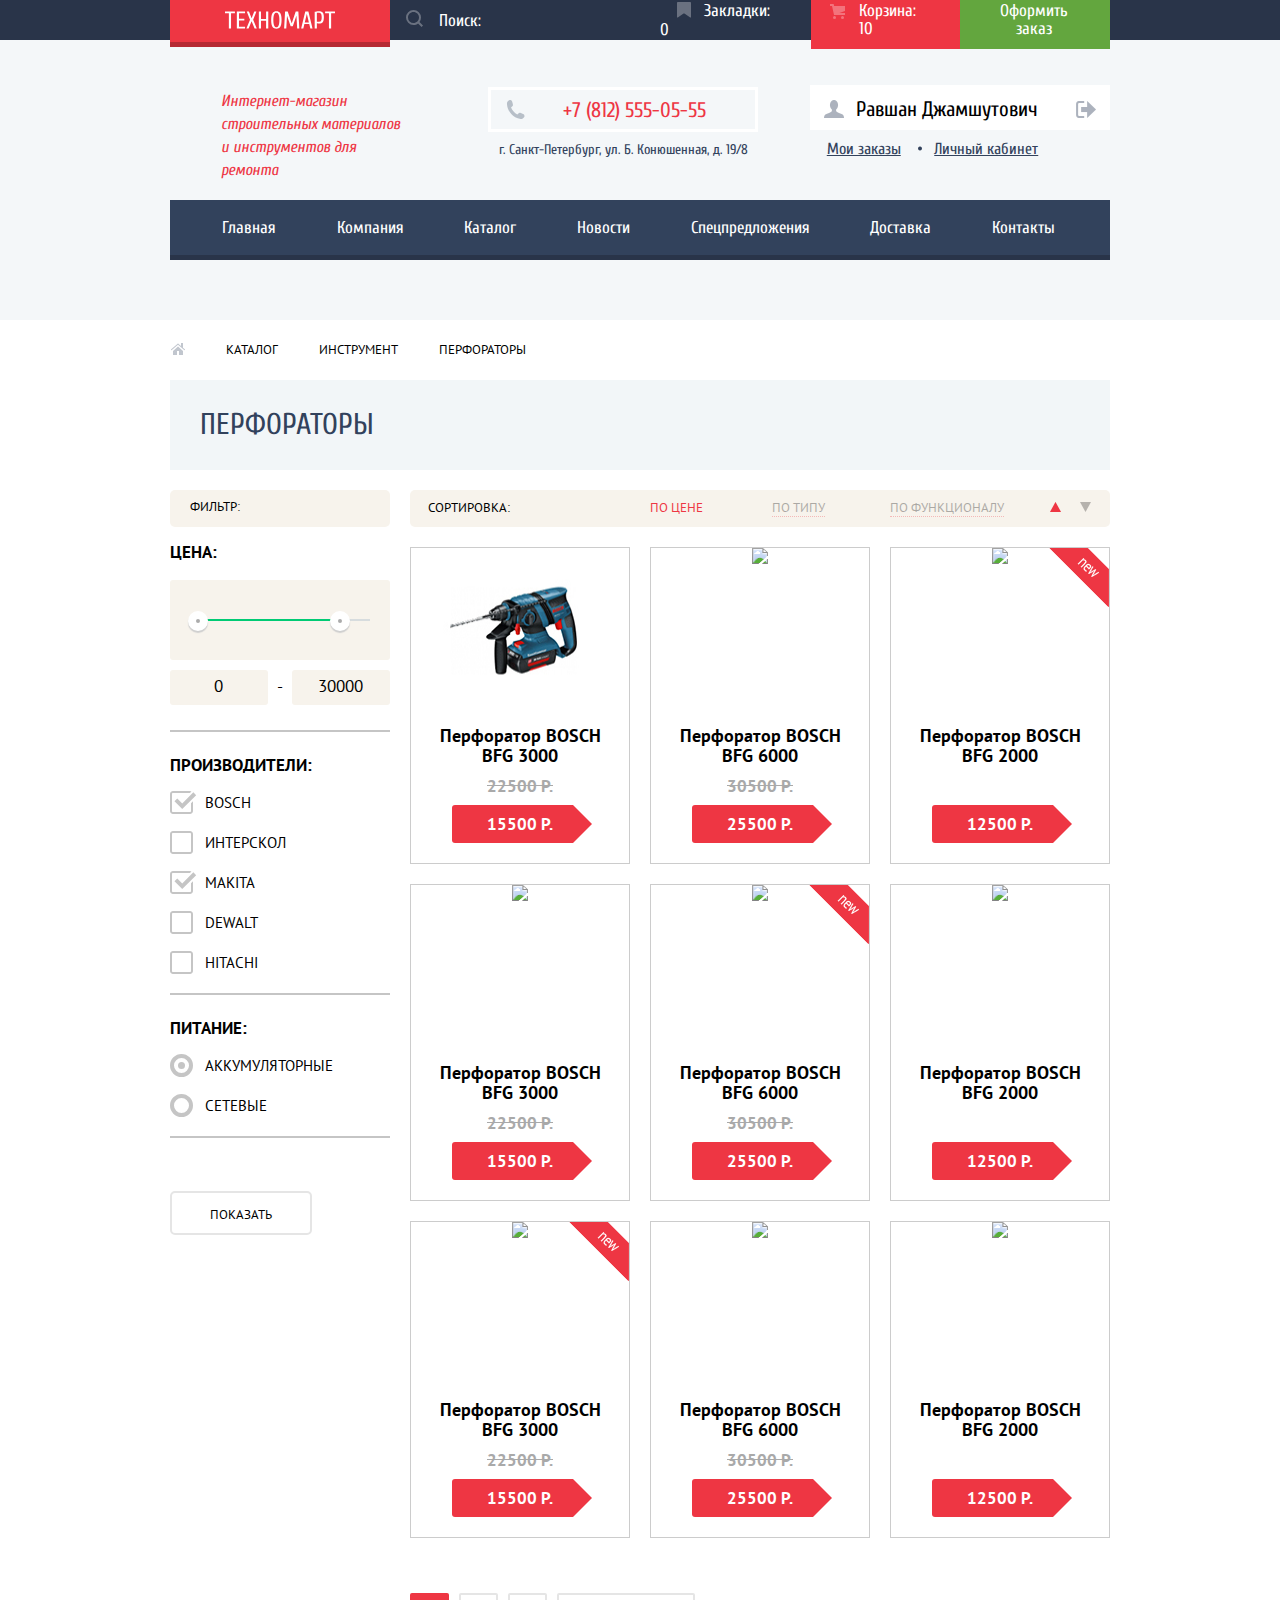
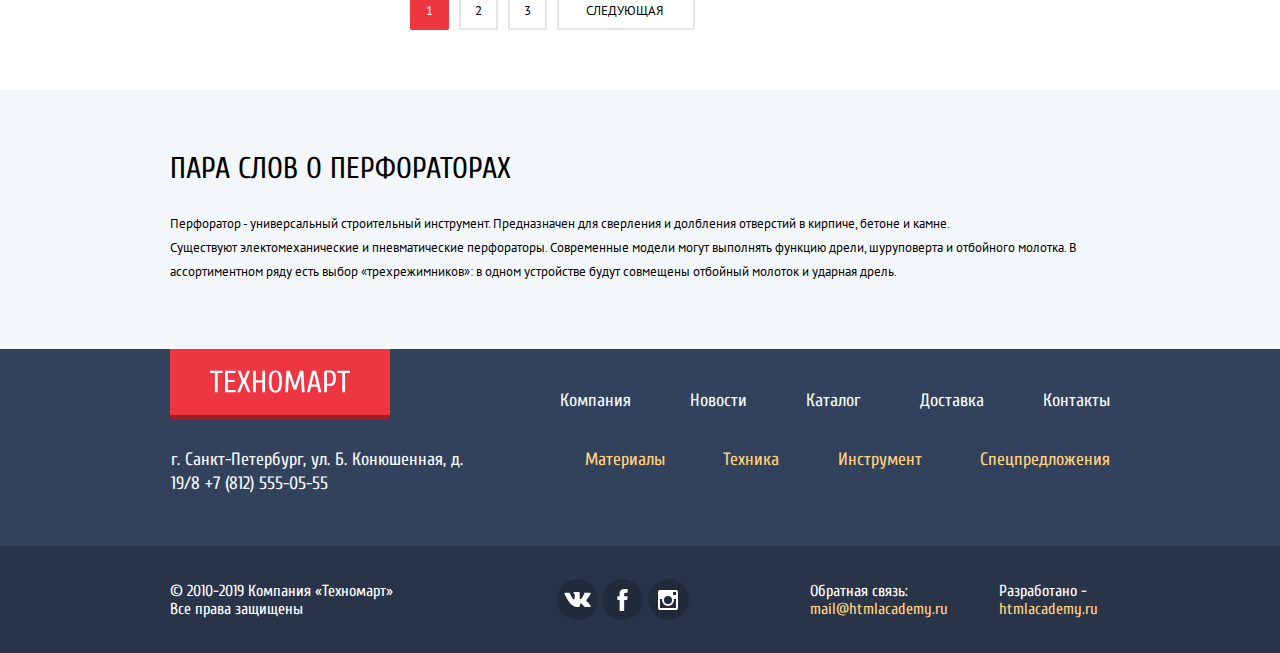
==== commit 3da5282a: "проект на защиту. Attemp#2" ====
--- a/catalog.html
+++ b/catalog.html
@@ -1,360 +1,393 @@
 <!DOCTYPE html>
 <html lang="ru">
-  <head>
-    <meta charset="utf-8">
-    <title>HTML Academy: Техномарт</title>
-    <link href="https://fonts.googleapis.com/css?family=Cuprum:400,700|PT+Sans:400,700&amp;subset=cyrillic" rel="stylesheet">
-    <link href="css/normalize.css" rel="stylesheet">    
-    <link href="css/style.css" rel="stylesheet">
-  </head>
-  <body>
-   <header class="main-header">
-      <div class="main-panel-block">
-        <div class="main-panel-container">
-          <div class="logo-part">
-            <a class="button button_logo" href="index.html">
-              <img src="img/logo-technomart.svg" width="110" height="20" alt="Логотип">
-            </a>
-            <div class="main-search">
-              <p class="search-main">Поиск:</p>
-            </div>
-          </div>   
-          <ul class="main-panel" >
-            <li><div class="main-markers"><a class="markers-link" href="markers.html"> Закладки: 0 </a></div></li>
-            <li><div class="main-basket notempty"> <a class="basket-link-catalog" href="basket.html"> Корзина: 10 </a></div></li>
-            <li><a class="button_order"  href="order.html"> Оформить заказ</a></li>
-          </ul>
-        </div>
-      </div>
-      <div class="container">
-       <div class="main-info-block">
-         <ul class="main-info">
-           <li class="main-description-catalog">
-             <p>
-               Интернет-магазин<br>
-               строительных материалов<br>
-               и инструментов для ремонта
-              </p>
-            </li>
-            <li class="contacts">
-             <p class="phone">
-               <a class="link-phone" href="tel:+7(812)555-05-55" >+7 (812) 555-05-55</a>
-             </p>
-             <p class="adress">
-               г. Санкт-Петербург, ул. Б. Конюшенная, д. 19/8
-             </p>
-            </li>
-            <li>
-             <div class="user-navigation">
-               <div class="profile-icon">
-                 <a class="profile-link" href="profile.html">Равшан Джамшутович</a>
-                 <a class="logout" href="index.html">В</a>
-               </div>
-               <ul class="order-private">
-                 <li class="mygoods"><a class="mygoods-link" href="basket.html"> Мои заказы </a></li>
-                 <li class="private"><a class="private-link" href="privateoffice.html"> Личный кабинет</a> </li>
-               </ul>
-             </div>
-            </li>
-          </ul>
-        </div>
-        <nav class="main-navigation">
-         <ul class="site-navigation">
-            <li><a href="index.html">Главная</a></li>
-            <li><a href="company.html">Компания</a></li>
-            <li><a href="catalog.html">Каталог</a></li>
-            <li><a href="news.html">Новости</a></li>
-            <li><a href="offers.html">Спецпредложения</a></li>
-            <li><a href="delivery.html">Доставка</a></li>
-            <li><a href="contacts.html">Контакты</a></li>
-         </ul>
-        </nav>
-      </div>
-    </header>
-    <main class="container">
-      <ul class="breadcrumbs">
-        <li><a class="home-page" href="index.html">home</a></li>
-        <li><a class="catalog-link" href="catalog.html">Каталог</a></li>
-        <li><a class="tool-link" href="tool.html">Инструмент</a></li>
-        <li class="breadcrumbs-current">Перфораторы</li>
-      </ul>
-      <h1 class="page-title">Перфораторы</h1>
-      <section class="container catalog-panel">
-          <div class="filter-name">
-            <p>Фильтр:</p>
-          </div>
-          <div class="filter-sort">
-            <span class="sort">Сортировка:</span>
-            <span class="sort-price">По цене</span>
-            <span class="sort-type"> <span>По типу</span></span>
-            <span class="sort-functional"><span>По функционалу</span></span>
-          </div>
-      </section>
-      <div class="catalog-main">
-        <section class="filters">
-         <h2 class="visually-hidden">Фильтр товаров</h2>
-        
-         <form class="filter" method="get" action="https://echo.htmlacademy.ru">
-           <fieldset class="filter-item">
-              <legend>ЦЕНА:</legend>
-              <div class="range-filter">
-                <div class="range-controls">
-                  <div class="scale">
-                    <div class="bar"></div>
-                  </div>
-                  <div class="toggle toggle-min"></div>
-                  <div class="toggle toggle-max"></div>
-                </div>
-                <div class="price-controls"> 
-                    <label class="min-price"><input name="min-price" type="text" value="0"></label>
-                    <span>-</span>
-                    <label class="max-price"><input name="max-price" type="text" value="30000"></label>
-                </div>
-              </div>
-           </fieldset>
-           <fieldset>
-             <legend>ПРОИЗВОДИТЕЛИ:</legend>
-             <ul>
-               <li class="filter-option">
-                 <input class="visually-hidden filter-input filter-input-checkbox " type="checkbox" name="bosch" id="filter-bosch" checked>
-                 <label for="filter-bosch">BOSCH</label>
-               </li>
-               <li class="filter-option">
-                 <input class="visually-hidden filter-input filter-input-checkbox" type="checkbox" name="interscol" id="filter-interscol">
-                 <label for="filter-interscol">ИНТЕРСКОЛ</label>
-               </li>
-               <li class="filter-option">
-                 <input class="visually-hidden filter-input filter-input-checkbox" type="checkbox" name="makita" id="filter-makita" checked>
-                 <label for="filter-makita">MAKITA</label>
-               </li>
-               <li class="filter-option">
-                 <input class="visually-hidden filter-input filter-input-checkbox" type="checkbox" name="dewalt" id="filter-dewalt">
-                 <label for="filter-dewalt">DEWALT</label>
-               </li>
-               <li class="filter-option">
-                 <input class="visually-hidden filter-input filter-input-checkbox" type="checkbox" name="hitachi" id="filter-hitachi">
-                 <label for="filter-hitachi">HITACHI</label>
-               </li>
-              </ul>
-            </fieldset>
-            <fieldset>
-             <legend>ПИТАНИЕ:</legend>
-             <ul>
-               <li class="filter-option">
-                 <input class="visually-hidden filter-input filter-input-radio" type="radio" name="power" value="battery" id="filter-battery" checked>
-                 <label for="filter-battery">АККУМУЛЯТОРНЫЕ</label>
-               </li>
-               <li class="filter-option">
-                 <input class="visually-hidden filter-input filter-input-radio" type="radio" name="power" value="network" id="filter-network">
-                 <label for="filter-network">СЕТЕВЫЕ</label>
-               </li>
-              </ul>
-            </fieldset>
-            <button type="submit" class="filter-button">Показать</button>
-          </form>
-        </section>
-        <section class="list">
-          <h2 class="visually-hidden">Перечень перфораторов</h2>
-         <div class="catalog-items">
-           <div class="catalog-item">
-             <div class="actions">
-                <a class="buy" href="#" >Купить</a>
-                <a class="bookmark" href="#" >В закладки</a>
-             </div>
-             <div class="image"><img width="218" height="168" alt="Перфоратор №2" src="img/Perforator_2.jpg"></div>
-             <div class="title">Перфоратор BOSCH BFG 3000</div>
-             <div class="discount">22500 Р.</div>
-             <div class="price">15500 Р.</div>
-           </div>
-           <div class="catalog-item">
-              <div class="actions">
-                <a class="buy" href="#" >Купить</a>
-                <a class="bookmark" href="#">В закладки</a>
-              </div>
-              <div class="image"><img width="218" height="168" alt="Перфоратор №3" src="img/Perforator_3.jpg"></div>
-              <div class="title">Перфоратор BOSCH BFG 6000</div>
-              <div class="discount">30500 Р.</div>
-              <div class="price">25500 Р.</div>
-           </div>
-           <div class="catalog-item">
-              <div class="flag flag-new">новинка</div>
-              <div class="actions">
-                <a class="buy" href="#" >Купить</a>
-                <a class="bookmark" href="#">В закладки</a>
-              </div>
-              <div class="image"><img width="218" height="168" alt="Перфоратор №4" src="img/Perforator_4.jpg"></div>
-              <div class="title">Перфоратор BOSCH BFG 2000</div>
-              <div class="discount"></div>
-              <div class="price">12500 Р.</div>
-           </div>
-           <div class="catalog-item">
-              <div class="actions">
-                <a class="buy" href="#" >Купить</a>
-                <a class="bookmark" href="#" >В закладки</a>
-              </div>
-              <div class="image"><img width="218" height="168" alt="Перфоратор №2" src="img/Perforator_2.jpg"></div>
-              <div class="title">Перфоратор BOSCH BFG 3000</div>
-              <div class="discount">22500 Р.</div>
-              <div class="price">15500 Р.</div>
-           </div>
-           <div class="catalog-item">
-              <div class="flag flag-new">новинка</div>
-                <div class="actions">
-                  <a class="buy" href="#" >Купить</a>
-                  <a class="bookmark" href="#" >В закладки</a>
-                </div>
-                <div class="image"><img width="218" height="168" alt="Перфоратор №3" src="img/Perforator_3.jpg"></div>
-                <div class="title">Перфоратор BOSCH BFG 6000</div>
-                <div class="discount">30500 Р.</div>
-                <div class="price">25500 Р.</div>
-            </div>
-            <div class="catalog-item">
-              <div class="actions">
-                <a class="buy" href="#" >Купить</a>
-                <a class="bookmark" href="#" >В закладки</a>
-              </div>
-              <div class="image"><img width="218" height="168" alt="Перфоратор №4" src="img/Perforator_4.jpg"></div>
-              <div class="title">Перфоратор BOSCH BFG 2000</div>
-              <div class="discount"></div>
-              <div class="price">12500 Р.</div>
-           </div>
-           <div class="catalog-item">
-              <div class="flag flag-new">новинка</div>
-              <div class="actions">
-                <a class="buy" href="#">Купить</a>
-                <a class="bookmark" href="#" >В закладки</a>
-              </div>
-              <div class="image"><img width="218" height="168" alt="Перфоратор №2" src="img/Perforator_2.jpg"></div>
-              <div class="title">Перфоратор BOSCH BFG 3000</div>
-              <div class="discount">22500 Р.</div>
-              <div class="price">15500 Р.</div>
-           </div>
-           <div class="catalog-item">
-              <div class="actions">
-                <a class="buy" href="#" >Купить</a>
-                <a class="bookmark" href="#" >В закладки</a>
-              </div>
-              <div class="image"><img width="218" height="168" alt="Перфоратор №3" src="img/Perforator_3.jpg"></div>
-              <div class="title">Перфоратор BOSCH BFG 6000</div>
-              <div class="discount">30500 Р.</div>
-              <div class="price">25500 Р.</div>
-           </div>
-           <div class="catalog-item">
-              <div class="actions">
-                <a class="buy" href="#" >Купить</a>
-                <a class="bookmark" href="#" >В закладки</a>
-              </div>
-              <div class="image"><img width="218" height="168" alt="Перфоратор №4" src="img/Perforator_4.jpg"></div>
-              <div class="title">Перфоратор BOSCH BFG 2000</div>
-              <div class="discount"></div>
-              <div class="price">12500 Р.</div>
-           </div>
-           </div>
-           <ul class="pagination-list">
-              <li class="pagination-item pagination-item-current "><a >1</a></li>
-              <li class="pagination-item "><a href="#">2</a></li>
-              <li class="pagination-item"><a href="#">3</a></li>
-              <li class="pagination-item next"><a href="#">Следующая</a></li>
-            </ul>
-        </section>
-      </div>  
-    </main> 
-    <main-two> 
-      <section class="catalog-description">
-        <section class="container">
-            <h2> Пара слов о перфораторах</h1>
-             <p> 
-               Перфоратор - универсальный строительный инструмент. Предназначен для сверления и долбления отверстий в кирпиче, бетоне и камне. <br>
-               Существуют электомеханические и пневматические перфораторы. Современные модели могут выполнять функцию дрели, шуруповерта и отбойного молотка. В ассортиментном ряду есть выбор «трехрежимников»: в одном устройстве будут совмещены отбойный молоток и ударная дрель.
-             </p> 
-        </section> 
-      </section> 
-    </main-two>  
-    <footer class="main-footer">
-      <section class="links">
-        <div class="container">
-          <div class="links-top">
-            <a class="button button_logo_footer" href="index.html">
-              <img src="img/logo-technomart.svg" width="140" height="23" alt="Логотип">
-            </a>
-            <ul class="footer-navigation">
-             <li><a href="company.html">Компания</a></li>
-             <li><a href="news.html">Новости</a></li>
-             <li><a href="catalog.html">Каталог</a></li>
-             <li><a href="delivery.html">Доставка</a></li>
-             <li><a href="contacts.html">Контакты</a></li>
-            </ul>
-          </div>
-          <div class="links-bottom">
-           <div class="footer-contacts">
-              г. Санкт-Петербург, ул. Б. Конюшенная, д. 19/8<br>
-              +7 (812) 555-05-55 
-           </div>
-           <ul class="footer-navigation-yellow">
-            <li><a href="materials.html">Материалы</a></li>
-            <li><a href="equipment.html">Техника</a></li>
-            <li><a href="tool.html">Инструмент</a></li>
-            <li><a href="offers.html">Спецпредложения</a></li>
-           </ul>
-          </div>
-        </div>
-      </section>
-      <div class="info">
-        <div class="container-info">
-          <p class="copyright">
-           © 2010-2019 Компания «Техномарт»<br>
-           Все права защищены
-          </p>
-          <div class="footer-social">
-           <ul>
-              <li><a class="social-button" href="#"><span class="visually-hidden">Вконтакте</span><svg xmlns="http://www.w3.org/2000/svg" width="27" height="15" viewBox="0 0 26.14 14.91">
-                <path d="M26 13.47l-.09-.17a13.55 13.55 0 0 0-2.6-3q-.87-.83-1.1-1.12A1 1 0 0 1 22 8a10.27 10.27 0 0 1 1.22-1.78l.88-1.16q2.35-3.13 2-4L26 .94a.8.8 0 0 0-.4-.22 2.14 2.14 0 0 0-.87 0h-3.92a.51.51 0 0 0-.27 0h-.3a.6.6 0 0 0-.15.14.93.93 0 0 0-.14.24 22.22 22.22 0 0 1-1.46 3.06q-.5.84-.93 1.46a7 7 0 0 1-.71.91 4.94 4.94 0 0 1-.52.47q-.23.18-.35.15l-.23-.05a.9.9 0 0 1-.31-.33 1.49 1.49 0 0 1-.16-.53v-.55-.65-.57-1.12-1-.75a3.14 3.14 0 0 0 0-.62 2.12 2.12 0 0 0-.14-.44.73.73 0 0 0-.28-.33 1.57 1.57 0 0 0-.46-.18A9 9 0 0 0 12.57 0a8.93 8.93 0 0 0-3.25.33 1.83 1.83 0 0 0-.52.41q-.25.3-.07.33a1.67 1.67 0 0 1 1.16.59l.08.16a2.6 2.6 0 0 1 .19.63 6.32 6.32 0 0 1 .12 1 10.59 10.59 0 0 1 0 1.7q-.07.71-.13 1.1a2.21 2.21 0 0 1-.18.64 2.69 2.69 0 0 1-.16.3l-.07.07a1 1 0 0 1-.37.07.86.86 0 0 1-.46-.19 3.27 3.27 0 0 1-.56-.52 7 7 0 0 1-.66-.93q-.37-.6-.76-1.42l-.22-.39q-.2-.38-.56-1.11t-.62-1.43A.9.9 0 0 0 5.2.9h-.07a.93.93 0 0 0-.22-.16A1.44 1.44 0 0 0 4.6.65L.87.68A1 1 0 0 0 .1.94L0 1a.44.44 0 0 0 0 .22 1.08 1.08 0 0 0 .08.37Q.9 3.53 1.86 5.31t1.66 2.87Q4.23 9.27 5 10.24t1 1.24l.37.41.34.33a8.06 8.06 0 0 0 1 .78 16.34 16.34 0 0 0 1.4.9 7.6 7.6 0 0 0 1.79.72 6.19 6.19 0 0 0 2 .22h1.57a1.08 1.08 0 0 0 .72-.3l.05-.07a.9.9 0 0 0 .1-.25 1.38 1.38 0 0 0 0-.37 4.48 4.48 0 0 1 .09-1.05 2.77 2.77 0 0 1 .23-.71 1.74 1.74 0 0 1 .29-.4 1.19 1.19 0 0 1 .23-.2h.11a.86.86 0 0 1 .77.21 4.52 4.52 0 0 1 .83.79q.39.47.93 1.05a6.41 6.41 0 0 0 1 .87l.27.16a3.31 3.31 0 0 0 .71.3 1.53 1.53 0 0 0 .76.07l3.48-.05a1.58 1.58 0 0 0 .8-.17.68.68 0 0 0 .34-.37 1.06 1.06 0 0 0 0-.46 1.71 1.71 0 0 0-.1-.36z" fill="#fff">
-                </path>
-              </svg></a></li>
-              <li><a class="social-button" href="#"><span class="visually-hidden">Фейсбук</span>
-                <svg xmlns="http://www.w3.org/2000/svg" width="19" height="22" viewBox="0 0 10.15 21.74">
-                  <path d="M3.34 1.12A4.77 4.77 0 0 1 6.53 0h3.61v3.81H7.81a1.07 1.07 0 0 0-1.09.83v2.55h3.42c-.08 1.23-.24 2.45-.41 3.67h-3v10.87H2.21V10.86H0V7.21h2.19V3.66a3.83 3.83 0 0 1 1.15-2.54z" fill="#fff">
-                  </path>
-                </svg></a></li>
-              <li><a class="social-button" href="#"><span class="visually-hidden">Инстаграм</span>
-                <svg xmlns="http://www.w3.org/2000/svg" width="20" height="20" viewBox="0 0 20 20">
-                <path d="M18 0H2a2 2 0 0 0-2 2v16a2 2 0 0 0 2 2h16a2 2 0 0 0 2-2V2a2 2 0 0 0-2-2zm-8 6a4 4 0 1 1-4 4 4 4 0 0 1 4-4zM2.5 18a.47.47 0 0 1-.5-.5V9h2.1a3.4 3.4 0 0 0-.1 1 6 6 0 1 0 12 0 3.4 3.4 0 0 0-.1-1H18v8.5a.47.47 0 0 1-.5.5zM18 4.5a.47.47 0 0 1-.5.5h-2a.47.47 0 0 1-.5-.5v-2a.47.47 0 0 1 .5-.5h2a.47.47 0 0 1 .5.5z" fill="#fff">
-               </path>
-                </svg></a></li>
-           </ul>
-          </div>
-          <div class="footer-fedback">
-           <p class="footer-developer">
-             Обратная связь:<br> 
-             <a class="message-link" href="https://mail@htmlacademy.ru"> mail@htmlacademy.ru</a>
-           </p>
-           <p class="footer-developer">
-             Разработано -<br> 
-             <a class="developer-link" href="https://htmlacademy.ru/intensive/htmlcss"> htmlacademy.ru</a>
-           </p>
-          </div>
-        </div>
-      </div>
-    </footer>  
-    <section class="modal modal-notification">
-        <h2 class="visually-hidden">
-            Заказ в корзине
-        </h2>
-        <div><p class="notification-main"> Товар добавлен в корзину!</p></div>
-        <div class="notification-panel">
-          <ul class="notification-list">
-            <li><a class="notification_list_order " href="order.html"> Оформить заказ</a></li>
-            <li><a class="notification_list_continue" href="catalog.html"> Продолжить покупки</a> </li>
-          </ul>
-        </div>
-        <button class="modal-close" type="button">
-            Закрыть
-        </button>  
-    </section>
-    <script src="js/popup_catalog.js">
-    </script>
-  </body>
-  </html>
+<head>
+	<meta charset="utf-8">
+	<title>HTML Academy: Техномарт</title>
+	<link href="https://fonts.googleapis.com/css?family=Cuprum:400,700|PT+Sans:400,700&amp;subset=cyrillic" rel="stylesheet">
+	<link href="css/normalize.css" rel="stylesheet">
+	<link href="css/style.css" rel="stylesheet">
+</head>
+<body>
+	<header class="main-header">
+		<div class="main-panel-block">
+			<div class="main-panel-container">
+				<div class="logo-part">
+					<a class="button button_logo" href="index.html"><img alt="Логотип" height="20" src="img/logo-technomart.svg" width="110"></a>
+					<form action="#" class="main-search" method="post">
+						<input placeholder="Поиск:" type="text"> <button type="submit"></button>
+					</form>
+				</div>
+				<ul class="main-panel">
+					<li>
+						<a class="markers-link" href="markers.html">Закладки: 0</a>
+					</li>
+					<li>
+						<a class="basket-link-catalog notempty" href="basket.html">Корзина: 10</a>
+					</li>
+					<li>
+						<a class="button_order" href="order.html">Оформить заказ</a>
+					</li>
+				</ul>
+			</div>
+		</div>
+		<div class="container">
+			<div class="main-info-block">
+				<div class="main-info">
+					<div class="main-description-catalog">
+						<p>Интернет-магазин строительных материалов<br>
+						и инструментов для ремонта</p>
+					</div>
+					<div class="contacts contacts-catalog">
+						<p class="phone"><a class="link-phone" href="tel:+7(812)555-05-55">+7 (812) 555-05-55</a></p>
+						<p class="adress">г. Санкт-Петербург, ул. Б. Конюшенная, д. 19/8</p>
+					</div>
+					<div class="user-navigation">
+						<div class="profile-icon">
+							<a class="profile-link" href="profile.html">Равшан Джамшутович</a> <a class="logout" href="#">Выход</a>
+						</div>
+						<ul class="order-private">
+							<li class="mygoods">
+								<a class="mygoods-link" href="basket.html">Мои заказы</a>
+							</li>
+							<li class="private">
+								<a class="private-link" href="privateoffice.html">Личный кабинет</a>
+							</li>
+						</ul>
+					</div>
+				</div>
+			</div>
+			<nav class="main-navigation">
+				<ul class="site-navigation">
+					<li>
+						<a href="index.html">Главная</a>
+					</li>
+					<li>
+						<a href="company.html">Компания</a>
+					</li>
+					<li>
+						<a href="catalog.html">Каталог</a>
+					</li>
+					<li>
+						<a href="news.html">Новости</a>
+					</li>
+					<li>
+						<a href="offers.html">Спецпредложения</a>
+					</li>
+					<li>
+						<a href="delivery.html">Доставка</a>
+					</li>
+					<li>
+						<a href="contacts.html">Контакты</a>
+					</li>
+				</ul>
+			</nav>
+		</div>
+	</header>
+	<main class="container">
+		<ul class="breadcrumbs">
+			<li>
+				<a class="home-page" href="index.html">home</a>
+			</li>
+			<li>
+				<a class="catalog-link" href="catalog.html">Каталог</a>
+			</li>
+			<li>
+				<a class="tool-link" href="tool.html">Инструмент</a>
+			</li>
+			<li class="breadcrumbs-current">Перфораторы</li>
+		</ul>
+		<h1 class="page-title">Перфораторы</h1>
+		<section class="container catalog-panel">
+			<div class="filter-name">
+				<p>Фильтр:</p>
+			</div>
+			<div class="filter-sort">
+				<span class="sort">Сортировка:</span> <span class="sort-price">По цене</span> <span class="sort-type"><span>По типу</span></span> <span class="sort-functional"><span>По функционалу</span></span>
+			</div>
+		</section>
+		<div class="catalog-main">
+			<section class="filters">
+				<h2 class="visually-hidden">Фильтр товаров</h2>
+				<form action="https://echo.htmlacademy.ru" class="filter" method="get">
+					<fieldset class="filter-item">
+						<legend>ЦЕНА:</legend>
+						<div class="range-filter">
+							<div class="range-controls">
+								<div class="scale">
+									<div class="bar"></div>
+								</div>
+								<div class="toggle toggle-min"></div>
+								<div class="toggle toggle-max"></div>
+							</div>
+							<div class="price-controls">
+								<label class="min-price"><input name="min-price" type="text" value="0"></label> <span>-</span> <label class="max-price"><input name="max-price" type="text" value="30000"></label>
+							</div>
+						</div>
+					</fieldset>
+					<fieldset>
+						<legend>ПРОИЗВОДИТЕЛИ:</legend>
+						<ul class="filter-list">
+							<li class="filter-option"><input checked class="visually-hidden filter-input filter-input-checkbox" id="filter-bosch" name="bosch" type="checkbox"> <label for="filter-bosch">BOSCH</label></li>
+							<li class="filter-option"><input class="visually-hidden filter-input filter-input-checkbox" id="filter-interscol" name="interscol" type="checkbox"> <label for="filter-interscol">ИНТЕРСКОЛ</label></li>
+							<li class="filter-option"><input checked class="visually-hidden filter-input filter-input-checkbox" id="filter-makita" name="makita" type="checkbox"> <label for="filter-makita">MAKITA</label></li>
+							<li class="filter-option"><input class="visually-hidden filter-input filter-input-checkbox" id="filter-dewalt" name="dewalt" type="checkbox"> <label for="filter-dewalt">DEWALT</label></li>
+							<li class="filter-option"><input class="visually-hidden filter-input filter-input-checkbox" id="filter-hitachi" name="hitachi" type="checkbox"> <label for="filter-hitachi">HITACHI</label></li>
+						</ul>
+					</fieldset>
+					<fieldset>
+						<legend>ПИТАНИЕ:</legend>
+						<ul>
+							<li class="filter-option"><input checked class="visually-hidden filter-input filter-input-radio" id="filter-battery" name="power" type="radio" value="battery"> <label for="filter-battery">АККУМУЛЯТОРНЫЕ</label></li>
+							<li class="filter-option"><input class="visually-hidden filter-input filter-input-radio" id="filter-network" name="power" type="radio" value="network"> <label for="filter-network">СЕТЕВЫЕ</label></li>
+						</ul>
+					</fieldset><button class="filter-button" type="submit">Показать</button>
+				</form>
+			</section>
+			<section class="list">
+				<h2 class="visually-hidden">Перечень перфораторов</h2>
+				<div class="catalog-items">
+					<div class="catalog-item">
+						<div class="actions">
+							<a class="buy" href="#">Купить</a> <a class="bookmark" href="#">В закладки</a>
+						</div>
+						<div class="image"><img alt="Перфоратор №2" height="168" src="img/Perforator_2.jpg" width="218"></div>
+						<div class="title">
+							Перфоратор BOSCH BFG 3000
+						</div>
+						<div class="discount">
+							22500 Р.
+						</div>
+						<div class="price">
+							15500 Р.
+						</div>
+					</div>
+					<div class="catalog-item">
+						<div class="actions">
+							<a class="buy" href="#">Купить</a> <a class="bookmark" href="#">В закладки</a>
+						</div>
+						<div class="image"><img alt="Перфоратор №3" height="168" src="img/perforator_3.jpg" width="218"></div>
+						<div class="title">
+							Перфоратор BOSCH BFG 6000
+						</div>
+						<div class="discount">
+							30500 Р.
+						</div>
+						<div class="price">
+							25500 Р.
+						</div>
+					</div>
+					<div class="catalog-item item-new">
+						<div class="actions">
+							<a class="buy" href="#">Купить</a> <a class="bookmark" href="#">В закладки</a>
+						</div>
+						<div class="image"><img alt="Перфоратор №4" height="168" src="img/perforator_4.jpg" width="218"></div>
+						<div class="title">
+							Перфоратор BOSCH BFG 2000
+						</div>
+						<div class="discount"></div>
+						<div class="price">
+							12500 Р.
+						</div>
+					</div>
+					<div class="catalog-item">
+						<div class="actions">
+							<a class="buy" href="#">Купить</a> <a class="bookmark" href="#">В закладки</a>
+						</div>
+						<div class="image"><img alt="Перфоратор №2" height="168" src="img/perforator_2.jpg" width="218"></div>
+						<div class="title">
+							Перфоратор BOSCH BFG 3000
+						</div>
+						<div class="discount">
+							22500 Р.
+						</div>
+						<div class="price">
+							15500 Р.
+						</div>
+					</div>
+					<div class="catalog-item item-new">
+						<div class="actions">
+							<a class="buy" href="#">Купить</a> <a class="bookmark" href="#">В закладки</a>
+						</div>
+						<div class="image"><img alt="Перфоратор №3" height="168" src="img/perforator_3.jpg" width="218"></div>
+						<div class="title">
+							Перфоратор BOSCH BFG 6000
+						</div>
+						<div class="discount">
+							30500 Р.
+						</div>
+						<div class="price">
+							25500 Р.
+						</div>
+					</div>
+					<div class="catalog-item">
+						<div class="actions">
+							<a class="buy" href="#">Купить</a> <a class="bookmark" href="#">В закладки</a>
+						</div>
+						<div class="image"><img alt="Перфоратор №4" height="168" src="img/perforator_4.jpg" width="218"></div>
+						<div class="title">
+							Перфоратор BOSCH BFG 2000
+						</div>
+						<div class="discount"></div>
+						<div class="price">
+							12500 Р.
+						</div>
+					</div>
+					<div class="catalog-item item-new">
+						<div class="actions">
+							<a class="buy" href="#">Купить</a> <a class="bookmark" href="#">В закладки</a>
+						</div>
+						<div class="image"><img alt="Перфоратор №2" height="168" src="img/perforator_2.jpg" width="218"></div>
+						<div class="title">
+							Перфоратор BOSCH BFG 3000
+						</div>
+						<div class="discount">
+							22500 Р.
+						</div>
+						<div class="price">
+							15500 Р.
+						</div>
+					</div>
+					<div class="catalog-item">
+						<div class="actions">
+							<a class="buy" href="#">Купить</a> <a class="bookmark" href="#">В закладки</a>
+						</div>
+						<div class="image"><img alt="Перфоратор №3" height="168" src="img/perforator_3.jpg" width="218"></div>
+						<div class="title">
+							Перфоратор BOSCH BFG 6000
+						</div>
+						<div class="discount">
+							30500 Р.
+						</div>
+						<div class="price">
+							25500 Р.
+						</div>
+					</div>
+					<div class="catalog-item">
+						<div class="actions">
+							<a class="buy" href="#">Купить</a> <a class="bookmark" href="#">В закладки</a>
+						</div>
+						<div class="image"><img alt="Перфоратор №4" height="168" src="img/perforator_4.jpg" width="218"></div>
+						<div class="title">
+							Перфоратор BOSCH BFG 2000
+						</div>
+						<div class="discount"></div>
+						<div class="price">
+							12500 Р.
+						</div>
+					</div>
+				</div>
+				<ul class="pagination-list">
+					<li class="pagination-item pagination-item-current">
+						<a>1</a>
+					</li>
+					<li class="pagination-item">
+						<a href="#">2</a>
+					</li>
+					<li class="pagination-item">
+						<a href="#">3</a>
+					</li>
+					<li class="pagination-item next">
+						<a href="#">Следующая</a>
+					</li>
+				</ul>
+			</section>
+		</div>
+	</main>
+	<section class="catalog-description">
+		<section class="container">
+			<h2>Пара слов о перфораторах</h2>
+			<p>Перфоратор - универсальный строительный инструмент. Предназначен для сверления и долбления отверстий в кирпиче, бетоне и камне.<br>
+			Существуют электомеханические и пневматические перфораторы. Современные модели могут выполнять функцию дрели, шуруповерта и отбойного молотка. В ассортиментном ряду есть выбор «трехрежимников»: в одном устройстве будут совмещены отбойный молоток и ударная дрель.</p>
+		</section>
+	</section>
+	<footer class="main-footer footer-catalog">
+		<section class="links">
+			<div class="container">
+				<div class="links-top">
+					<a class="button button_logo_footer" href="index.html"><img alt="Логотип" height="23" src="img/logo-technomart.svg" width="140"></a>
+					<ul class="footer-navigation">
+						<li>
+							<a href="company.html">Компания</a>
+						</li>
+						<li>
+							<a href="news.html">Новости</a>
+						</li>
+						<li>
+							<a href="catalog.html">Каталог</a>
+						</li>
+						<li>
+							<a href="delivery.html">Доставка</a>
+						</li>
+						<li>
+							<a href="contacts.html">Контакты</a>
+						</li>
+					</ul>
+				</div>
+				<div class="links-bottom">
+					<div class="footer-contacts">
+						г. Санкт-Петербург, ул. Б. Конюшенная, д. 19/8 +7 (812) 555-05-55
+					</div>
+					<ul class="footer-navigation-yellow">
+						<li>
+							<a href="materials.html">Материалы</a>
+						</li>
+						<li>
+							<a href="equipment.html">Техника</a>
+						</li>
+						<li>
+							<a href="tool.html">Инструмент</a>
+						</li>
+						<li>
+							<a href="offers.html">Спецпредложения</a>
+						</li>
+					</ul>
+				</div>
+			</div>
+		</section>
+		<div class="info">
+			<div class="container-info">
+				 <p class="copyright">© 2010-2019 Компания «Техномарт» Все права защищены</p>
+					<ul class="footer-social" >
+						<li>
+							<a class="social-button" href="#"><span class="visually-hidden">Вконтакте</span><svg height="15" viewbox="0 0 26.14 14.91" width="27" xmlns="http://www.w3.org/2000/svg">
+							<path d="M26 13.47l-.09-.17a13.55 13.55 0 0 0-2.6-3q-.87-.83-1.1-1.12A1 1 0 0 1 22 8a10.27 10.27 0 0 1 1.22-1.78l.88-1.16q2.35-3.13 2-4L26 .94a.8.8 0 0 0-.4-.22 2.14 2.14 0 0 0-.87 0h-3.92a.51.51 0 0 0-.27 0h-.3a.6.6 0 0 0-.15.14.93.93 0 0 0-.14.24 22.22 22.22 0 0 1-1.46 3.06q-.5.84-.93 1.46a7 7 0 0 1-.71.91 4.94 4.94 0 0 1-.52.47q-.23.18-.35.15l-.23-.05a.9.9 0 0 1-.31-.33 1.49 1.49 0 0 1-.16-.53v-.55-.65-.57-1.12-1-.75a3.14 3.14 0 0 0 0-.62 2.12 2.12 0 0 0-.14-.44.73.73 0 0 0-.28-.33 1.57 1.57 0 0 0-.46-.18A9 9 0 0 0 12.57 0a8.93 8.93 0 0 0-3.25.33 1.83 1.83 0 0 0-.52.41q-.25.3-.07.33a1.67 1.67 0 0 1 1.16.59l.08.16a2.6 2.6 0 0 1 .19.63 6.32 6.32 0 0 1 .12 1 10.59 10.59 0 0 1 0 1.7q-.07.71-.13 1.1a2.21 2.21 0 0 1-.18.64 2.69 2.69 0 0 1-.16.3l-.07.07a1 1 0 0 1-.37.07.86.86 0 0 1-.46-.19 3.27 3.27 0 0 1-.56-.52 7 7 0 0 1-.66-.93q-.37-.6-.76-1.42l-.22-.39q-.2-.38-.56-1.11t-.62-1.43A.9.9 0 0 0 5.2.9h-.07a.93.93 0 0 0-.22-.16A1.44 1.44 0 0 0 4.6.65L.87.68A1 1 0 0 0 .1.94L0 1a.44.44 0 0 0 0 .22 1.08 1.08 0 0 0 .08.37Q.9 3.53 1.86 5.31t1.66 2.87Q4.23 9.27 5 10.24t1 1.24l.37.41.34.33a8.06 8.06 0 0 0 1 .78 16.34 16.34 0 0 0 1.4.9 7.6 7.6 0 0 0 1.79.72 6.19 6.19 0 0 0 2 .22h1.57a1.08 1.08 0 0 0 .72-.3l.05-.07a.9.9 0 0 0 .1-.25 1.38 1.38 0 0 0 0-.37 4.48 4.48 0 0 1 .09-1.05 2.77 2.77 0 0 1 .23-.71 1.74 1.74 0 0 1 .29-.4 1.19 1.19 0 0 1 .23-.2h.11a.86.86 0 0 1 .77.21 4.52 4.52 0 0 1 .83.79q.39.47.93 1.05a6.41 6.41 0 0 0 1 .87l.27.16a3.31 3.31 0 0 0 .71.3 1.53 1.53 0 0 0 .76.07l3.48-.05a1.58 1.58 0 0 0 .8-.17.68.68 0 0 0 .34-.37 1.06 1.06 0 0 0 0-.46 1.71 1.71 0 0 0-.1-.36z" fill="#fff"></path></svg></a>
+						</li>
+						<li>
+							<a class="social-button" href="#"><span class="visually-hidden">Фейсбук</span> <svg height="22" viewbox="0 0 10.15 21.74" width="19" xmlns="http://www.w3.org/2000/svg">
+							<path d="M3.34 1.12A4.77 4.77 0 0 1 6.53 0h3.61v3.81H7.81a1.07 1.07 0 0 0-1.09.83v2.55h3.42c-.08 1.23-.24 2.45-.41 3.67h-3v10.87H2.21V10.86H0V7.21h2.19V3.66a3.83 3.83 0 0 1 1.15-2.54z" fill="#fff"></path></svg></a>
+						</li>
+						<li>
+							<a class="social-button" href="#"><span class="visually-hidden">Инстаграм</span> <svg height="20" viewbox="0 0 20 20" width="20" xmlns="http://www.w3.org/2000/svg">
+							<path d="M18 0H2a2 2 0 0 0-2 2v16a2 2 0 0 0 2 2h16a2 2 0 0 0 2-2V2a2 2 0 0 0-2-2zm-8 6a4 4 0 1 1-4 4 4 4 0 0 1 4-4zM2.5 18a.47.47 0 0 1-.5-.5V9h2.1a3.4 3.4 0 0 0-.1 1 6 6 0 1 0 12 0 3.4 3.4 0 0 0-.1-1H18v8.5a.47.47 0 0 1-.5.5zM18 4.5a.47.47 0 0 1-.5.5h-2a.47.47 0 0 1-.5-.5v-2a.47.47 0 0 1 .5-.5h2a.47.47 0 0 1 .5.5z" fill="#fff"></path></svg></a>
+						</li>
+					</ul>
+				 <div class="footer-fedback">
+					 <p class="fedback">Обратная связь: <a class="message-link" href="https://mail@htmlacademy.ru">mail@htmlacademy.ru</a></p>
+					 <p class="developer">Разработано - <a class="developer-link" href="https://htmlacademy.ru/intensive/htmlcss">htmlacademy.ru</a></p>
+				 </div>
+			</div>
+		</div>
+	</footer>
+	<section class="modal modal-notification">
+		<h2 class="visually-hidden">Заказ в корзине</h2>
+		<div>
+			<p class="notification-main">Товар добавлен в корзину!</p>
+		</div>
+		<div class="notification-panel">
+			<ul class="notification-list">
+				<li>
+					<a class="notification_list_order" href="order.html">Оформить заказ</a>
+				</li>
+				<li>
+					<a class="notification_list_continue" href="catalog.html">Продолжить покупки</a>
+				</li>
+			</ul>
+		</div><button class="modal-close" type="button">Закрыть</button>
+	</section>
+	<script src="js/popup_catalog.js">
+	</script>
+</body>
+</html>
 
 
 
--- a/css/style.css
+++ b/css/style.css
@@ -1,2144 +1,2349 @@
-body { 
-  margin: 0;
-  font-family: "Cuprum", Arial, sans-serif;
-  font-size: 17px;
-  line-height: 17px;
+body {
+	margin: 0;
+	font-family: "Cuprum", Arial, sans-serif;
+	font-size: 17px;
+	line-height: 17px;
 }
 a {
-  text-decoration: none;
-  color: white;
-}
-.visually-hidden:not(:focus):not(:active),
-input[type="checkbox"].visually-hidden,
-input[type="radio"].visually-hidden {
-  position: absolute;
-  width: 1px;
-  height: 1px;
-  margin: -1px;
-  border: 0;
-  padding: 0;
-  white-space: nowrap;
-  -webkit-clip-path: inset(100%);
-          clip-path: inset(100%);
-  clip: rect(0 0 0 0);
-  overflow: hidden;
+	text-decoration: none;
+	color: #ffffff;
+}
+.visually-hidden:not(:focus):not(:active), input[type="checkbox"].visually-hidden, input[type="radio"].visually-hidden {
+	position: absolute;
+	width: 1px;
+	height: 1px;
+	margin: -1px;
+	border: 0;
+	padding: 0;
+	white-space: nowrap;
+	-webkit-clip-path: inset(100%);
+	clip-path: inset(100%);
+	clip: rect(0 0 0 0);
+	overflow: hidden;
 }
 .main-header {
-  background-color: #f4f7f9;
-  min-height: 320px;
+	background-color: #f4f7f9;
+	min-height: 320px;
 }
 .main-header-catalog {
-  background-color: #f2f6f8;
+	background-color: #f2f6f8;
 }
 .main-panel-block {
-  height: 40px;
+	height: 40px;
 }
 .main-panel-container {
-  width: 940px;
-  margin: 0 auto;
-  display: -webkit-box;
-  display: -ms-flexbox;
-  display: flex;
-  -webkit-box-orient: horizontal;
-  -webkit-box-direction: normal;
-      -ms-flex-direction: row;
-          flex-direction: row;
-  -webkit-box-pack: justify;
-      -ms-flex-pack: justify;
-          justify-content: space-between;
-  padding: 0px;
+	width: 940px;
+	margin: 0 auto;
+	display: -webkit-box;
+	display: -ms-flexbox;
+	display: flex;
+	-webkit-box-orient: horizontal;
+	-webkit-box-direction: normal;
+	-ms-flex-direction: row;
+	flex-direction: row;
+	-webkit-box-pack: justify;
+	-ms-flex-pack: justify;
+	justify-content: space-between;
+	padding: 0px;
 }
 .logo-part {
-  display: -webkit-box;
-  display: -ms-flexbox;
-  display: flex;
-  -webkit-box-orient: horizontal;
-  -webkit-box-direction: normal;
-      -ms-flex-direction: row;
-          flex-direction: row;
-  -webkit-box-pack: justify;
-      -ms-flex-pack: justify;
-          justify-content: space-between;
-  margin-top: 0px; 
-  padding-top: 0px;
+	display: -webkit-box;
+	display: -ms-flexbox;
+	display: flex;
+	-webkit-box-orient: horizontal;
+	-webkit-box-direction: normal;
+	-ms-flex-direction: row;
+	flex-direction: row;
+	-webkit-box-pack: justify;
+	-ms-flex-pack: justify;
+	justify-content: space-between;
+	margin-top: 0px;
+	padding-top: 0px;
 }
 .main-panel {
-  width: 460px;
-  display: -webkit-box;
-  display: -ms-flexbox;
-  display: flex;
-  -webkit-box-orient: horizontal;
-  -webkit-box-direction: normal;
-      -ms-flex-direction: row;
-          flex-direction: row;
-  -webkit-box-pack: justify;
-      -ms-flex-pack: justify;
-          justify-content: space-between; 
-  -webkit-box-align: center; 
-      -ms-flex-align: center; 
-          align-items: center;
-  margin-top: 0px; 
+	width: 450px;
+	display: -webkit-box;
+	display: -ms-flexbox;
+	display: flex;
+	-webkit-box-orient: horizontal;
+	-webkit-box-direction: normal;
+	-ms-flex-direction: row;
+	flex-direction: row;
+	-webkit-box-pack: justify;
+	-ms-flex-pack: justify;
+	justify-content: space-between;
+	-webkit-box-align: center;
+	-ms-flex-align: center;
+	align-items: center;
+	margin-top: 0px;
+	margin-bottom: 0px;
+	line-height: 18px;
+}
+.main-search {
+	position: relative;
+	margin: 0 auto;
+	background-color: transparent;
+	width: 270px;
+	height: 40px;
+	-webkit-box-align: center;
+	-ms-flex-align: center;
+	align-items: center;
+	text-align: center;
+	color: #ffffff;
+	display: -webkit-box;
+	display: -ms-flexbox;
+	display: flex;
+}
+.main-search input {
+	border: none;
+	outline: none;
+	width: 100%;
+	height: 100%;
+	background-color: transparent;
+	padding-top: 0px;
+	padding-bottom: 0px;
+	color: #ffffff;
+	padding-left: 49px;
+	font-family: "Cuprum", Arial, sans-serif;
+	line-height: 18px;
+	cursor: pointer;
+}
+.main-search input:hover {
+	color: #000000;
+}
+.main-search:focus {
+	background-color: #212a3a;
+}
+.main-search:hover {
+	background-color: #ffffff;
+	color: #000000;
+	position: relative;
+	outline: none;
+	border: none;
+}
+.main-search input::-webkit-input-placeholder {
+	color: #ffffff;
+}
+.main-search input::-ms-input-placeholder {
+	color: #ffffff;
+}
+.main-search button {
+	border: none;
+	outline: none;
+	cursor: pointer;
+	padding: 0px;
+}
+.main-search button::before {
+	content: "";
+	position: absolute;
+	background-image: url("../img/icon-search.svg");
+	background-repeat: no-repeat;
+	background-position: 0 0;
+	opacity: 0.3;
+	top: 10px;
+	left: 16px;
+	width: 20px;
+	height: 20px;
+}
+.main-search button:focus::before {
+	opacity: 1;
+}
+.main-search button:hover::before {
+	background-image: url("../img/icon-search-red.png");
+	background-repeat: no-repeat;
+	background-position: 0 0;
+	opacity: 0.3;
+	top: 10px;
+	left: 16px;
+	width: 20px;
+	height: 20px;
+}
+.main-search button:active::before {
+	opacity: 0.5;
+}
+.markers-link:active {
+	background-color: #161d29;
+}
+.markers-link {
+	line-height: 18px;
+	vertical-align: middle;
+	padding-left: 44px;
+	padding-right: 28px;
+	padding-top: 11px;
+	padding-bottom: 10px;
+	color: #ffffff;
+	position: relative;
+}
+.markers-link::before {
+	content: "";
+	position: absolute;
+	top: 12px;
+	left: 17px;
+	width: 16px;
+	height: 16px;
+	background-image: url("../img/icon-bookmark.svg");
+	background-repeat: no-repeat;
+	background-position: 0 0;
+	opacity: 0.3;
+}
+.markers-link:hover::before {
+	opacity: 1;
+}
+.markers-link:focus::before {
+	opacity: 0.5;
+}
+.notempty {
+	display: inline-block;
+	vertical-align: middle;
+	background-color: #ee3643;
+	padding: 11px 0px 11px 0px;
+}
+.basket-link {
+	vertical-align: middle;
+	color: #ffffff;
+	padding-left: 50px;
+	padding-right: 29px;
+	padding-top: 11px;
+	padding-bottom: 10px;
+	position: relative;
+}
+.basket-link:active {
+	background-color: #161d29;
+}
+.basket-link-catalog {
+	vertical-align: middle;
+	color: #ffffff;
+	padding-left: 48px;
+	padding-right: 27px;
+	padding-top: 11px;
+	padding-bottom: 11px;
+	position: relative;
+}
+.basket-link::before {
+	content: "";
+	position: absolute;
+	top: 11px;
+	left: 19px;
+	width: 19px;
+	height: 19px;
+	background-image: url("../img/icon-cart.svg");
+	background-repeat: no-repeat;
+	background-position: 0 0;
+	opacity: 0.3;
+}
+.basket-link-catalog::before {
+	content: "";
+	position: absolute;
+	top: 13px;
+	left: 19px;
+	width: 19px;
+	height: 19px;
+	background-image: url("../img/icon-cart.svg");
+	background-repeat: no-repeat;
+	background-position: 0 0;
+	opacity: 0.3;
+}
+.basket-link:hover::before {
+	opacity: 1;
+}
+.basket-link:focus::before {
+	opacity: 0.5;
+}
+.container {
+	width: 940px;
+	margin: 0 auto;
+}
+.shop-offer {
+	margin-top: 58px;
+	margin-bottom: 53px;
+}
+.top-offers {
+	display: -webkit-box;
+	display: -ms-flexbox;
+	display: flex;
+	-webkit-box-pack: justify;
+	-ms-flex-pack: justify;
+	justify-content: space-between;
+	margin-bottom: 20px;
+}
+.bottom-offers {
+	display: -webkit-box;
+	display: -ms-flexbox;
+	display: flex;
+	-webkit-box-pack: justify;
+	-ms-flex-pack: justify;
+	justify-content: space-between;
+}
+.part-right {
+	display: -webkit-box;
+	display: -ms-flexbox;
+	display: flex;
+	-webkit-box-orient: vertical;
+	-webkit-box-direction: normal;
+	-ms-flex-direction: column;
+	flex-direction: column;
+	-webkit-box-pack: justify;
+	-ms-flex-pack: justify;
+	justify-content: space-between;
+	height: 266px;
+}
+.part-left {
+	width: 620px;
+	height: 266px;
+}
+.slider {
+	width: 620px;
+	height: 266px;
+}
+.slider-name {
+	color: #ffffff;
+	font-size: 36px;
+	line-height: 36px;
+	font-weight: bold;
+	text-transform: uppercase;
+	padding-top: 24px;
+	margin-left: 23px;
+	margin-bottom: 0px;
+	margin-top: 0px;
+}
+.slider-description {
+	color: #ffffff;
+	font-size: 18px;
+	line-height: 24px;
+	margin-left: 24px;
+	margin-top: 1px;
+	padding: 0px;
+	font-weight: normal;
+	position: relative;
+}
+.slider-list {
+	margin: 0;
+	padding: 0;
+	list-style: none;
+}
+.slider-controls {
+	position: absolute;
+	left: 50%;
+	bottom: 32px;
+	z-index: 5;
+	width: 80px;
+	height: 18px;
+	text-align: center;
+	font-size: 0;
+	-webkit-transform: translateX(-50%);
+	-ms-transform: translateX(-50%);
+	transform: translateX(-50%);
+}
+.slider-controls label {
+	position: relative;
+	display: inline-block;
+	width: 18px;
+	height: 18px;
+	border-radius: 50%;
+	cursor: pointer;
+}
+.slider-controls label::after {
+	content: "";
+	width: 10px;
+	height: 10px;
+	position: absolute;
+	top: 4px;
+	left: 4px;
+	z-index: 1;
+	border-radius: 50%;
+	background: #ffffff;
+}
+.slider-item {
+	display: none;
+	width: 620px;
+	height: 266px;
+}
+.slider-item:nth-child(2) {
+	background-image: url("../img/slider-1.jpg");
+	background-repeat: no-repeat;
+}
+.slider-item:nth-child(1) {
+	background-image: url("../img/slider-second.jpg");
+	background-repeat: no-repeat;
+}
+#product-1:checked~.slider-list .slider-item:nth-child(1) {
+	display: block;
+}
+#product-2:checked~.slider-list .slider-item:nth-child(2) {
+	display: block;
+}
+#product-1:checked~.slider-controls .slider-controls-item--1::before, #product-2:checked~.slider-controls .slider-controls-item--2::before {
+	content: "";
+	position: absolute;
+	left: 50%;
+	top: 50%;
+	z-index: 10;
+	width: 6px;
+	height: 6px;
+	margin: -3px;
+	background-color: #ee3643;
+	border-radius: 50%;
+}
+.slider {
+	position: relative;
+}
+.bottom-ofers {
+	display: -webkit-box;
+	display: -ms-flexbox;
+	display: flex;
+	-webkit-box-pack: justify;
+	-ms-flex-pack: justify;
+	justify-content: space-between;
+	margin-bottom: 20px;
+}
+.top-offers p {
+	color: #ffffff;
+	font-size: 24px;
+	line-height: 30px;
+	font-weight: bold;
+	margin-bottom: 0px;
+	margin-left: 23px;
+	margin-top: 21px;
+}
+.part-right p {
+	color: #ffffff;
+	font-size: 24px;
+	line-height: 30px;
+	font-weight: bold;
+	margin-bottom: 0px;
+	margin-left: 23px;
+	margin-top: 0px;
+	padding-top: 21px;
+}
+.button_offer {
+	width: 136px;
+	margin-left: 24px;
+	margin-top: 10px;
+	display: inline-block;
+	text-align: center;
+	padding-top: 12px;
+	padding-bottom: 13px;
+	color: #ffffff;
+	text-transform: uppercase;
+	font-size: 14px;
+	line-height: 18px;
+	background-color: #b2b2b2;
+	border: none;
+	border-radius: 3px;
+	opacity: 0.3;
+}
+.button_offer:hover {
+	opacity: 0.5;
+}
+.button_offer:focus {
+	opacity: 1;
+}
+.flag-offer {
+	position: absolute;
+	top: 0px;
+	right: 0px;
+	width: 58px;
+	height: 58px;
+	text-indent: -1000px;
+	overflow: hidden;
+	z-index: 3;
+}
+.offer-item {
+	width: 300px;
+	height: 123px;
+	position: relative;
+}
+.materials {
+	background-color: #ffbf47;
+	background-image: url("../img/can.svg");
+	background-repeat: no-repeat;
+	background-position: 212px 30px;
+}
+.tools {
+	background-color: #3bbce3;
+	background-image: url("../img/tool.svg");
+	background-repeat: no-repeat;
+	background-position: 197px 32px;
+}
+.equipment {
+	background-color: #dc91d8;
+	background-image: url("../img/equipment.svg");
+	background-repeat: no-repeat;
+	background-position: 190px 31px;
+}
+.sales {
+	background-color: #8ed78f;
+	background-image: url("../img/sales.svg");
+	background-repeat: no-repeat;
+	background-position: 195px 24px;
+}
+.delivery {
+	background-color: #ffc047;
+	background-image: url("../img/delivery.svg");
+	background-repeat: no-repeat;
+	background-position: 190px 30px;
+}
+.title-block {
+	background-color: #f9f5f0;
+	display: -webkit-box;
+	display: -ms-flexbox;
+	display: flex;
+	-webkit-box-pack: justify;
+	-ms-flex-pack: justify;
+	justify-content: space-between;
+	-webkit-box-align: center;
+	-ms-flex-align: center;
+	align-items: center;
+	margin-bottom: 20px;
+}
+.title-name {
+	font-size: 30px;
+	line-height: 30px;
+	color: #32425c;
+	padding-left: 30px;
+	padding-top: 30px;
+	padding-bottom: 30px;
+	margin: 0px;
+	text-transform: uppercase;
+	font-weight: normal;
+}
+.button_popular {
+	padding: 10px 55px 10px 55px;
+	margin-right: 24px;
+	display: inline-block;
+	text-align: center;
+	color: #ffffff;
+	text-transform: uppercase;
+	font-size: 14px;
+	line-height: 18px;
+	background-color: #ee3643;
+	border: none;
+	border-radius: 3px;
+}
+.button_slider {
+	padding: 13px 46px 9px 50px;
+  margin-left: 27px;
+	margin-top: 101px;
+	display: inline-block;
+	text-align: center;
+	color: #ffffff;
+	text-transform: uppercase;
+	font-size: 14px;
+	line-height: 18px;
+	background-color: #ee3643;
+	border: none;
+	border-radius: 5px;
+	position: relative;
+}
+.popular-producers,
+.button_popular {
+	padding-left: 67px;
+	padding-right: 67px;
+}
+.popular-items {
+	width: 940px;
+	display: -webkit-box;
+	display: -ms-flexbox;
+	display: flex;
+	-ms-flex-wrap: wrap;
+	flex-wrap: wrap;
+	-webkit-box-pack: justify;
+	-ms-flex-pack: justify;
+	justify-content: space-between;
+	margin: 0px auto;
+}
+.popular-list {
+	width: 940px;
+	display: -webkit-box;
+	display: -ms-flexbox;
+	display: flex;
+	-ms-flex-wrap: wrap;
+	flex-wrap: wrap;
+	-webkit-box-pack: justify;
+	-ms-flex-pack: justify;
+	justify-content: space-between;
+	margin: 0px auto;
+	margin-bottom: 65px;
+}
+.container-about {
+	width: 940px;
+	margin: 0 auto;
+	display: -webkit-box;
+	display: -ms-flexbox;
+	display: flex;
+	-webkit-box-orient: horizontal;
+	-webkit-box-direction: normal;
+	-ms-flex-direction: row;
+	flex-direction: row;
+	-webkit-box-pack: justify;
+	-ms-flex-pack: justify;
+  justify-content: space-between;
+  margin-top: 55px;
+}
+.container-info {
+	width: 940px;
+	height: 107px;
+	margin: 0 auto;
+	display: -webkit-box;
+	display: -ms-flexbox;
+	display: flex;
+	-webkit-box-orient: horizontal;
+	-webkit-box-direction: normal;
+	-ms-flex-direction: row;
+	flex-direction: row;
+	-webkit-box-pack: justify;
+	-ms-flex-pack: justify;
+	justify-content: space-between;
+	-webkit-box-align: center;
+	-ms-flex-align: center;
+	align-items: center;
+}
+.serviсes {
+	height: 522px;
+	background-color: #f4f7f9;
+}
+.catalog-description {
+	width: 100%;
+	background-color: #f4f7f9;
+	margin-top: 60px;
+}
+.catalog-description h2 {
+	font-family: "Cuprum", Arial, sans-serif;
+	font-size: 30px;
+	line-height: 30px;
+	text-transform: uppercase;
+	font-weight: normal;
+	padding-top: 64px;
+	margin-top: 0px;
   margin-bottom: 0px;
-}
-.main-search {
-  width: 100px;
-  height: 40px;
-  -webkit-box-align: center;
-      -ms-flex-align: center;
-          align-items: center;
-  text-align: center;
-  color: #ffffff;
-  display: -webkit-box;
-  display: -ms-flexbox;
-  display: flex;
-}
-.search-main {
-  padding-left: 48px;
+ }
+.catalog-description p {
+	font-family: "PT Sans", Arial, sans-serif;
+	font-size: 13px;
+	line-height: 24px;
+	margin-top: 28px;
+	padding-bottom: 65px;
+	margin-bottom: 0px;
+}
+.service-title {
+	font-family: "PT Sans", Arial, sans-serif;
+	font-size: 30px;
+	line-height: 30px;
+	text-transform: uppercase;
+	font-weight: normal;
+	margin-top: 0px;
+	margin-bottom: 0px;
+  padding-top: 64px;
+  letter-spacing: -3px;
+}
+.service-description {
+  width: 400px;
+	font-family: "PT Sans", Arial, sans-serif;
+	font-size: 13px;
+	line-height: 24px;
+	padding-top: 26px;
+	margin-top: 0px;
+	margin-bottom: 0px;
+}
+.service-list {
+	margin-top: 68px;
+	display: -webkit-box;
+	display: -ms-flexbox;
+	display: flex;
+	-webkit-box-pack: justify;
+	-ms-flex-pack: justify;
+	justify-content: space-between;
+}
+.service-items {
+	width: 240px;
+}
+.service-item-description {
+	width: 630px;
+  height: 276px;
+  margin-left: 80px;
+}
+.assuarance div {
+  width: 375px;
+}
+.delivery-service div {
+  width: 277px;
+}
+.credit div {
+  margin-bottom: 28px;
+}
+.delivery-service {
+  background-image: url("../img/car.png");
+	background-repeat: no-repeat;
+  background-position: 150px 23px;
+}
+.assuarance {
+  background-image: url("../img/100percent.png");
+	background-repeat: no-repeat;
+  background-position: 228px 5px;
+  display: none;
+}
+.credit {
+  background-image: url("../img/credit.png");
+	background-repeat: no-repeat;
+  background-position: 165px 5px;
+  display: none;
+}
+.service-item-description p {
+	font-family: "PT Sans", Arial, sans-serif;
+	font-size: 36px;
+	line-height: 36px;
+	color: #32425c;
+	text-transform: uppercase;
+	margin-top: 0px;
+  margin-bottom: 26px;
+  letter-spacing: -4px;
+}
+.service-item-description div {
+	font-family: "PT Sans", Arial, sans-serif;
+	font-size: 13px;
+	line-height: 24px;
+}
+.button_service {
+	width: 217px;
+	display: inline-block;
+	color: #ffffff;
+	vertical-align: middle;
+	font-size: 21px;
+	line-height: 30px;
+	background-color: #32425c;
+	border: none;
+	padding-top: 16px;
+	padding-bottom: 16px;
+	padding-left: 23px;
+}
+.button_service:focus {
+	background-color: #ffffff;
+	color: #32425c;
+}
+.footer-fedback {
+	width: 300px;
+	display: -webkit-box;
+	display: -ms-flexbox;
+	display: flex;
+	-webkit-box-orient: horizontal;
+	-webkit-box-direction: normal;
+	-ms-flex-direction: row;
+	flex-direction: row;
+	-webkit-box-pack: justify;
+	-ms-flex-pack: justify;
+	justify-content: space-between;
+}
+.footer-developer {
+	margin-right: 12px;
+}
+.main-description {
+	font-size: 16px;
+	line-height: 23px;
+	font-style: italic;
+	color: #ee3644;
+}
+.main-description p {
+	width: 185px;
+	margin-top: 5px;
+	margin-bottom: 0px;
+}
+.main-description-catalog {
+	font-size: 16px;
+	line-height: 23px;
+	font-style: italic;
+	color: #ee3644;
+}
+.main-description-catalog p {
+	width: 185px;
+	margin-top: 5px;
+	margin-bottom: 0px;
+}
+.phone {
+	height: 39px;
+	width: 264px;
+	border: 3px solid #ffffff;
+	margin: 0px;
+	display: -webkit-box;
+	display: -ms-flexbox;
+	display: flex;
+}
+.link-phone {
+	color: #ee3644;
+	font-size: 21px;
+	line-height: 21px;
+	position: relative;
+	padding-top: 10px;
+	padding-left: 72px;
+}
+.link-phone::before {
+	content: "";
+	position: absolute;
+	top: 10px;
+	left: 15px;
+	width: 20px;
+	height: 20px;
+	background-image: url("../img/icon-phone.svg");
+	background-repeat: no-repeat;
+	background-position: 0 0;
+}
+.contacts {
+	display: -webkit-box;
+	display: -ms-flexbox;
+	display: flex;
+	-webkit-box-orient: vertical;
+	-webkit-box-direction: normal;
+	-ms-flex-direction: column;
+	flex-direction: column;
+	-webkit-box-pack: justify;
+	-ms-flex-pack: justify;
+  justify-content: space-between;
+  padding-left: 10px;
+}
+.contacts-catalog {
+  padding-left: 30px;
+  padding-top: 2px;
+}
+.adress {
+	font-size: 14px;
+	line-height: 24px;
+	margin-top: 6px;
+	color: #32425c;
+	text-align: center;
+}
+.main-panel {
+	list-style: none;
+	padding-left: 0px;
+	height: 40px;
+}
+.main-info-block {
+	display: -webkit-box;
+	display: -ms-flexbox;
+	display: flex;
+	height: 160px;
+}
+.main-info {
+	list-style: none;
+	width: 940px;
+	display: -webkit-box;
+	display: -ms-flexbox;
+	display: flex;
+	-webkit-box-orient: horizontal;
+	-webkit-box-direction: normal;
+	-ms-flex-direction: row;
+	flex-direction: row;
+	margin-top: 45px;
+	padding-left: 51px;
+	-webkit-box-pack: justify;
+	-ms-flex-pack: justify;
+	justify-content: space-between;
+	-webkit-box-align: start;
+	-ms-flex-align: start;
+	align-items: flex-start;
+	margin-bottom: 0px;
+}
+.user-action {
+	width: 280px;
+	display: -webkit-box;
+	display: -ms-flexbox;
+	display: flex;
+	-webkit-box-orient: horizontal;
+	-webkit-box-direction: normal;
+	-ms-flex-direction: row;
+	flex-direction: row;
+	-webkit-box-pack: justify;
+	-ms-flex-pack: justify;
+	justify-content: space-between;
+	-webkit-box-align: center;
+	-ms-flex-align: center;
+	align-items: center;
+}
+.login-icon {
+	background-color: #ffffff;
+	width: 122px;
+	height: 45px;
+	display: -webkit-box;
+	display: -ms-flexbox;
+	display: flex;
+	-webkit-box-align: center;
+	-ms-flex-align: center;
+	align-items: center;
+}
+.login-link {
+	font-size: 21px;
+	line-height: 21px;
+	color: #000000;
+	padding-left: 45px;
   position: relative;
-}
-.search-main::before {
-  content: "";
-  position: absolute;
-  top: -1px;
-  left: 15px;
-  width: 20px;
-  height: 20px;
-  background-image: url("../img/icon-search.png");
-  background-repeat: no-repeat;
+  padding-top: 1px;
+}
+.login-link::before {
+	content: "";
+	position: absolute;
+	top: 3px;
+	left: 14px;
+	width: 23px;
+	height: 20px;
+	background-image: url("../img/icon-login.png");
+	background-repeat: no-repeat;
+  background-position: 0 0;
+  opacity: 0.5;
+}
+.login-link:hover::before {
+	opacity: 1;
+}
+.login-link:focus::before {
+	opacity: 0.3;
+}
+.registration-icon {
+	background-color: white;
+	width: 150px;
+	height: 45px;
+	display: -webkit-box;
+	display: -ms-flexbox;
+	display: flex;
+	-webkit-box-align: center;
+	-ms-flex-align: center;
+	align-items: center;
+}
+.registration-link {
+	font-size: 21px;
+	line-height: 21px;
+	color: #000000;
+  margin: auto;
+  padding-top: 1px;
+}
+.profile-icon {
+	background-color: white;
+	width: 300px;
+	height: 45px;
+	display: -webkit-box;
+	display: -ms-flexbox;
+	display: flex;
+}
+.profile-link {
+	font-size: 21px;
+	line-height: 21px;
+	color: #000000;
+	padding-left: 46px;
+	padding-top: 14px;
+	padding-bottom: 16px;
+	position: relative;
+}
+.profile-link::before {
+	content: "";
+	position: absolute;
+	top: 15px;
+	left: 14px;
+	width: 20px;
+	height: 18px;
+	background-image: url("../img/icon-user.png");
+	background-repeat: no-repeat;
+	background-position: 0 0;
+	opacity: 0.4;
+}
+.profile-link:hover::before {
+	opacity: 1;
+}
+.profile-link:focus::before {
+	opacity: 0.3;
+}
+.logout {
+	position: relative;
+	font-size: 0px;
+}
+.logout::after {
+	content: "";
+	position: absolute;
+	top: 16px;
+	left: 38px;
+	width: 20px;
+	height: 17px;
+	background-image: url("../img/icon-logout.png");
+	background-repeat: no-repeat;
+	background-position: 0 0;
+	opacity: 0.4;
+}
+.logout:hover::after {
+	opacity: 1;
+}
+.logout:focus::after {
+	opacity: 0.3;
+}
+.order-private {
+	margin-top: 10px;
+	width: 245px;
+	list-style: none;
+	display: -webkit-box;
+	display: -ms-flexbox;
+	display: flex;
+	-webkit-box-orient: horizontal;
+	-webkit-box-direction: normal;
+	-ms-flex-direction: row;
+	flex-direction: row;
+	-ms-flex-pack: distribute;
+	justify-content: space-around;
+	padding-left: 0px;
+}
+.mygoods-link {
+	font-size: 16px;
+	line-height: 18px;
+	color: #32425c;
+	text-decoration: underline;
+}
+.mygoods-link:hover {
+	color: #ee3643;
+}
+.mygoods-link:focus {
+	color: #dde2e5;
+}
+.private {
+	list-style: none;
+	position: relative;
+}
+.private::before {
+	content: "";
+	position: absolute;
+	top: 6px;
+	left: -16px;
+	width: 4px;
+	height: 5px;
+	background-image: url("../img/point.png");
+	background-repeat: no-repeat;
+	background-position: 0 0;
+}
+.private-link {
+	font-size: 16px;
+	line-height: 18px;
+	color: #32425c;
+	text-decoration: underline;
+}
+.private-link:hover {
+	color: #ee3643;
+}
+.private-link:focus {
+	color: #dde2e5;
+}
+.user-navigation {
+	list-style: none;
+	display: -webkit-box;
+	display: -ms-flexbox;
+	display: flex;
+	-webkit-box-orient: vertical;
+	-webkit-box-direction: normal;
+	-ms-flex-direction: column;
+	flex-direction: column;
+	-webkit-box-pack: justify;
+	-ms-flex-pack: justify;
+	justify-content: space-between;
+}
+.main-navigation {
+	width: 940px;
+	margin: 0 auto;
+}
+.site-navigation {
+	list-style: none;
+	background-color: #32425c;
+	display: -webkit-box;
+	display: -ms-flexbox;
+	display: flex;
+	-webkit-box-orient: horizontal;
+	-webkit-box-direction: normal;
+	-ms-flex-direction: row;
+	flex-direction: row;
+	-webkit-box-pack: justify;
+	-ms-flex-pack: justify;
+	justify-content: space-between;
+	padding-left: 52px;
+	padding-right: 55px;
+	-webkit-box-align: center;
+	-ms-flex-align: center;
+	align-items: center;
+	margin-top: 0px;
+	margin-bottom: 0px;
+	border-bottom: 5px solid #293449;
+}
+.site-navigation a {
+	display: inline-block;
+	padding-top: 19px;
+	padding-bottom: 19px;
+}
+.site-navigation a:hover {
+	background-color: #293449;
+}
+.site-navigation a:focus {
+	background-color: #1d2739;
+	color: #9b9da2;
+}
+.main-panel-block {
+	background-color: #293449;
+}
+.aboutcompany {
+	width: 540px;
+}
+.office-adress {
+	width: 300px;
+}
+.main-footer {
+	background-color: #32425c;
+	color: #ffffff;
+	margin-top: 85px;
+}
+.footer-catalog {
+  margin-top: 0px;
+}
+.info {
+	min-height: 105px;
+	display: -webkit-box;
+	display: -ms-flexbox;
+	display: flex;
+	-webkit-box-orient: horizontal;
+	-webkit-box-direction: normal;
+	-ms-flex-direction: row;
+	flex-direction: row;
+	-webkit-box-pack: justify;
+	-ms-flex-pack: justify;
+	justify-content: space-between;
+	-webkit-box-align: center;
+	-ms-flex-align: center;
+	align-items: center;
+}
+.links-top {
+	display: -webkit-box;
+	display: -ms-flexbox;
+	display: flex;
+	-webkit-box-orient: horizontal;
+	-webkit-box-direction: normal;
+	-ms-flex-direction: row;
+	flex-direction: row;
+	-webkit-box-pack: justify;
+	-ms-flex-pack: justify;
+	justify-content: space-between;
+	margin-bottom: 28px;
+	-webkit-box-align: center;
+	-ms-flex-align: center;
+	align-items: center;
+}
+.links-bottom {
+	display: -webkit-box;
+	display: -ms-flexbox;
+	display: flex;
+	-webkit-box-orient: horizontal;
+	-webkit-box-direction: normal;
+	-ms-flex-direction: row;
+	flex-direction: row;
+	-webkit-box-pack: justify;
+	-ms-flex-pack: justify;
+	justify-content: space-between;
+	min-height: 98px;
+}
+.footer-contacts {
+	width: 325px;
+	color: #f3f7f8;
+	margin-top: 0px;
+	margin-bottom: 0px;
+	font-size: 18px;
+	line-height: 24px;
+	padding-left: 1px;
+}
+.footer-navigation {
+	width: 550px;
+	font-size: 18px;
+	line-height: 24px;
+	display: -webkit-box;
+	display: -ms-flexbox;
+	display: flex;
+	-webkit-box-orient: horizontal;
+	-webkit-box-direction: normal;
+	-ms-flex-direction: row;
+	flex-direction: row;
+	-webkit-box-pack: justify;
+	-ms-flex-pack: justify;
+	justify-content: space-between;
+	margin: 0px;
+	padding: 0px;
+	margin-top: 33px;
+}
+.footer-navigation-yellow {
+	width: 525px;
+	font-size: 18px;
+	line-height: 24px;
+	display: -webkit-box;
+	display: -ms-flexbox;
+	display: flex;
+	-webkit-box-orient: horizontal;
+	-webkit-box-direction: normal;
+	-ms-flex-direction: row;
+	flex-direction: row;
+	-webkit-box-pack: justify;
+	-ms-flex-pack: justify;
+	justify-content: space-between;
+	margin: 0px;
+	padding: 0px;
+}
+.footer-navigation a {
+	color: #f3f7f8;
+}
+.footer-navigation-yellow a {
+	color: #ffd180;
+}
+.info {
+	font-size: 16px;
+	line-height: 18px;
+	background-color: #293449;
+}
+.footer-social {
+	list-style: none;
+	display: -webkit-box;
+	display: -ms-flexbox;
+	display: flex;
+	-ms-flex-wrap: wrap;
+	flex-wrap: wrap;
+	-webkit-box-pack: justify;
+	-ms-flex-pack: justify;
+	justify-content: space-between;
+	width: 132px;
+}
+.social-button {
+	display: -webkit-box;
+	display: -ms-flexbox;
+	display: flex;
+	-webkit-box-align: center;
+	-ms-flex-align: center;
+	align-items: center;
+	-webkit-box-pack: center;
+	-ms-flex-pack: center;
+	justify-content: center;
+	width: 41px;
+	height: 41px;
+	border-radius: 50%;
+	background-color: #212a3a;
+}
+.social-button:hover, 
+.social-button:focus {
+	background-color: #ee3643;
+}
+.goods-list {
+	list-style: none;
+}
+.headline {
+	font-size: 30px;
+	line-height: 30px;
+	text-transform: uppercase;
+	margin-bottom: 26px;
+	letter-spacing: -1px;
+}
+.description, 
+.description-second, 
+.description-third {
+	font-family: "PT Sans", Arial, sans-serif;
+	font-size: 13px;
+	line-height: 24px;
+	padding-right: 0px;
+	margin-bottom: 24px;
+	margin-top: 0px;
+	letter-spacing: 0px;
+}
+.description-second {
+  width: 400px;
+  margin-bottom: 20px;
+}
+.description-third {
+  width: 200px;
+  margin-bottom: 28px;
+}
+.popup_map {
+	margin-top: -2px;
+}
+.company-list {
+	height: 100px;
+	font-size: 18px;
+	line-height: 20px;
+	margin-top: 0px;
+	margin-left: 0px;
+	margin-bottom: 35px;
+	display: -webkit-box;
+	display: -ms-flexbox;
+	display: flex;
+	-webkit-box-orient: vertical;
+	-webkit-box-direction: normal;
+	-ms-flex-direction: column;
+	flex-direction: column;
+	-webkit-box-pack: justify;
+	-ms-flex-pack: justify;
+	justify-content: space-between;
+	padding-left: 0px;
+}
+.company-list li {
+	padding-left: 35px;
+	position: relative;
+}
+.company-list li::before {
+	content: "";
+	position: absolute;
+	top: 10px;
+	left: 0px;
+	width: 25px;
+	height: 2px;
+	background-image: url("../img/hyphen.png");
+	background-repeat: no-repeat;
+	background-position: 0 0;
+}
+.message-link {
+	color: #ffd180;
+}
+.developer-link {
+	color: #ffd180;
+}
+.puncher-name {
+	font-family: "PT Sans", Arial, sans-serif;
+	font-size: 18px;
+	font-weight: bold;
+	line-height: 20px;
+	color: #000000;
+}
+.old-list-item-price {
+	font-family: "PT Sans", Arial, sans-serif;
+	font-size: 17px;
+	line-height: 18px;
+	color: #999999;
+}
+.new-list-item-price {
+	font-family: "PT Sans", Arial, sans-serif;
+	font-size: 17px;
+	line-height: 18px;
+	color: #999999;
+}
+.breadcrumbs {
+	font-family: "PT Sans", Arial, sans-serif;
+	font-size: 13px;
+	line-height: 18px;
+	text-transform: uppercase;
+	display: -webkit-box;
+	display: -ms-flexbox;
+	display: flex;
+	-webkit-box-pack: justify;
+	-ms-flex-pack: justify;
+	justify-content: space-between;
+	-webkit-box-align: center;
+	-ms-flex-align: center;
+	align-items: center;
+	width: 356px;
+	height: 60px;
+	padding-left: 0px;
+	margin-top: 0px;
+	margin-bottom: 0px;
+}
+.breadcrumbs li {
+	position: relative;
+}
+.breadcrumbs li::after {
+	content: "";
+	position: absolute;
+	top: 0px;
+	right: -22px;
+	width: 8px;
+	height: 12px;
+	background-image: url("../img/icon-right-small.png");
+	background-repeat: no-repeat;
+	background-position: 0 0;
+}
+.breadcrumbs li:last-child::after {
+	content: none;
+}
+.breadcrumbs li:first-child {
+	width: 15px;
+	height: 15px;
+	margin-right: 0px;
+}
+.home-page {
+	font-size: 0px;
+}
+.home-page::before {
+	content: "";
+	position: absolute;
+	top: 0px;
+	left: 0px;
+	width: 15px;
+	height: 15px;
+	background-image: url("../img/icon-home.svg");
+	background-repeat: no-repeat;
+	background-position: 0 0;
+}
+.catalog-link {
+	color: #000000;
+}
+.tool-link, 
+.breadcrumbs-current {
+	color: #000000;
+}
+.page-title {
+	width: 910px;
+	font-size: 30px;
+	line-height: 30px;
+	color: #32425c;
+	padding-left: 30px;
+	padding-top: 30px;
+	padding-bottom: 30px;
+	margin: 0px;
+	text-transform: uppercase;
+	background-color: #f2f6f8;
+	font-weight: normal;
+}
+.catalog-main {
+	width: 940px;
+	margin: 0 auto;
+	display: -webkit-box;
+	display: -ms-flexbox;
+	display: flex;
+	-webkit-box-pack: justify;
+	-ms-flex-pack: justify;
+	justify-content: space-between;
+}
+.catalog-panel {
+	margin-top: 20px;
+	display: -webkit-box;
+	display: -ms-flexbox;
+	display: flex;
+	-webkit-box-pack: justify;
+	-ms-flex-pack: justify;
+	justify-content: space-between;
+	text-transform: uppercase;
+	font-family: "PT Sans", Arial, sans-serif;
+	font-size: 13px;
+	line-height: 18px;
+}
+.filter-name {
+  width: 220px;
+  height: 37px;
+	background-color: #f7f3ec;
+	border-radius: 5px;
+}
+.filter-name p {
+  margin-left: 20px;
+  margin-top: 8px;
+  margin-bottom: 11px;
+}
+.filter-sort {
+  width: 700px;
+  height: 37px;
+	background-color: #f7f3ec;
+	border-radius: 5px;
+	display: -webkit-box;
+	display: -ms-flexbox;
+	display: flex;
+	-webkit-box-align: center;
+	-ms-flex-align: center;
+	align-items: center;
+}
+.filter-sort span {
+	margin-top: 11px;
+	margin-bottom: 13px;
+}
+.sort {
+	width: 222px;
+  padding-left: 18px;
+}
+.sort-price {
+	width: 122px;
+	color: #ee3643;
+	position: relative;
+}
+.sort-type {
+	width: 118px;
+}
+.sort-type span, 
+.sort-functional span {
+	border-bottom: 1px dotted #ee3643;
+	opacity: 0.3;
+	cursor: pointer;
+}
+.sort-type span:hover,
+.sort-functional span:hover {
+	border-bottom: 1px solid #ee3643;
+	opacity: 1;
+	cursor: pointer;
+}
+.sort-functional {
+	width: 140px;
+	position: relative;
+}
+.sort-price::after {
+	content: "";
+	position: absolute;
+	top: 3px;
+	left: 400px;
+	width: 11px;
+	height: 10px;
+	background-image: url("../img/icon-up.png");
+	background-repeat: no-repeat;
+	background-position: 0 0;
+}
+.sort-price:focus::after {
+	background-color: black;
+}
+.sort-functional::after {
+	content: "";
+	position: absolute;
+	top: 3px;
+	left: 190px;
+	width: 11px;
+	height: 10px;
+	background-image: url("../img/icon-down.svg");
+	background-repeat: no-repeat;
   background-position: 0 0;
   opacity: 0.3;
 }
-.search-main:hover::before{
-  opacity: 1;
-}
-.search-main:focus::before{
-  opacity: 0.5;
-}
-.main-markers {
-  width: 160px;
-}
-.markers-link {
-  vertical-align: middle;
-  padding-left: 54px;
-  color: #ffffff;
-  position: relative;
-}
-.markers-link::before {
-  content: "";
+.catalog-items {
+	width: 700px;
+	display: -webkit-box;
+	display: -ms-flexbox;
+	display: flex;
+	-ms-flex-wrap: wrap;
+	flex-wrap: wrap;
+	-webkit-box-pack: justify;
+	-ms-flex-pack: justify;
+	justify-content: space-between;
+	margin: 20px auto;
+	margin-bottom: 35px;
+}
+.catalog-item, 
+.popular-item {
+	position: relative;
+	display: inline-block;
+	width: 218px;
+	margin-right: 20px;
+	margin-bottom: 20px;
+	line-height: 20px;
+	font-weight: bold;
+	text-align: center;
+	border: 1px solid #ccc;
+}
+.item-new::before {
+  content:"";
   position: absolute;
-  top: 0px;
-  left: 27px;
-  width: 16px;
-  height: 16px;
-  background-image: url("../img/icon-bookmark.png");
-  background-repeat: no-repeat;
-  background-position: 0 0;
-  opacity: 0.3;
-}
-.markers-link:hover::before {
-  opacity: 1;
-}
-.markers-link:focus::before {
-  opacity: 0.5;
-}
-.main-basket {
-  width: 150px;
-}
-.notempty {
-  display: inline-block;
-  background-color: #ee3643; 
-  padding: 11px 0px 11px 0px;
-}
-.basket-link {
-  vertical-align: middle;
-  color: #ffffff;
-  padding-left: 60px;
-  position: relative;
-}
-.basket-link-catalog {
-  vertical-align: middle;
-  color: #ffffff;
-  padding-left: 50px;
-  position: relative;
-}
-.basket-link::before {
-  content: "";
-  position: absolute;
-  top: 1px;
-  left: 27px;
-  width: 19px;
-  height: 19px;
-  background-image: url("../img/basket-icon.png");
-  background-repeat: no-repeat;
-  background-position: 0 0;
-  opacity: 0.3;
-}
-.basket-link-catalog::before {
-  content: "";
-  position: absolute;
-  top: 1px;
-  left: 23px;
-  width: 19px;
-  height: 19px;
-  background-image: url("../img/basket-icon.png");
-  background-repeat: no-repeat;
-  background-position: 0 0;
-  opacity: 0.3;
-}
-.basket-link:hover::before {
-  opacity: 1;
-}
-.basket-link:focus::before {
-  opacity: 0.5;
-}
-.container {
-  width: 940px;
-  margin: 0 auto;
- }
-.shop-offer {
-  margin-top: 58px;
-  margin-bottom: 53px;
-}
-.top-offers {
-  display: -webkit-box;
-  display: -ms-flexbox;
-  display: flex;
-  -webkit-box-pack: justify;
-      -ms-flex-pack: justify;
-          justify-content: space-between;
-  margin-bottom: 20px
-}
-.bottom-offers {
-  display: -webkit-box;
-  display: -ms-flexbox;
-  display: flex;
-  -webkit-box-pack: justify;
-      -ms-flex-pack: justify;
-          justify-content: space-between;
-}
-.part-right {
-  display: -webkit-box;
-  display: -ms-flexbox;
-  display: flex;
-  -webkit-box-orient: vertical;
-  -webkit-box-direction: normal;
-      -ms-flex-direction: column;
-          flex-direction: column;
-  -webkit-box-pack: justify;
-      -ms-flex-pack: justify;
-          justify-content: space-between;
-  height: 266px;
-}
-.part-left {
-  width: 620px;
-  height: 266px;
-  background-image: url("../img/slider-1.jpg");
-  background-repeat: no-repeat;
-}
-.slider-name {
-  color: #ffffff;
-  font-size: 36px;
-  line-height: 36px;
-  font-weight: bold;
-  text-transform: uppercase;
-  margin-top: 27px;
-  margin-left: 23px;
-  margin-bottom: 0px;
-}
-.slider-description {
-  color: #ffffff;
-  font-size: 18px;
-  line-height: 24px;
-  margin-left: 23px;
-  margin-top: 3px;
-  padding: 0px;
-  font-weight: normal;
-  position: relative;
-}
-.bottom-ofers{
-  display: -webkit-box;
-  display: -ms-flexbox;
-  display: flex;
-  -webkit-box-pack: justify;
-      -ms-flex-pack: justify;
-          justify-content: space-between;
-  margin-bottom: 20px;
-}
-.top-offers p {
-  color: #ffffff;
-  font-size: 24px;
-  line-height: 30px;
-  font-weight: bold;
-  margin-bottom: 0px;
-  margin-left: 23px;
-  margin-top: 21px;
-}
-.part-right p {
-  color: #ffffff;
-  font-size: 24px;
-  line-height: 30px;
-  font-weight: bold;
-  margin-bottom: 0px;
-  margin-left: 23px;
-  margin-top: 0px;
-  padding-top: 21px;
-}
-.button_offer {
-  width: 136px;
-  margin-left: 24px;
-  margin-top: 10px;
-  display: inline-block;
-  text-align: center;
-  padding-top: 12px;
-  padding-bottom: 13px;
-  color: #ffffff;
-  text-transform: uppercase;
-  font-size: 14px;
-  line-height: 18px;
-  background-color: #b2b2b2;
-  border: none;
-  border-radius: 3px;
-  opacity:0.3;
-}
-.button_offer:hover {
-  opacity:0.5;
-} 
-.button_offer:focus {
-  opacity:1;
-} 
-.flag-offer {
-  position: absolute;
-  top: 0px;
-  right: 0px;
-  width: 58px;
-  height: 58px;
-  text-indent: -1000px;
-  overflow: hidden;
-  z-index: 3;
-}
-.offer-item {
-  width: 300px;
-  height: 123px;
-  position: relative;
-}
-.materials {
-  background-color: #ffbf47;
-  background-image: url("../img/can.png");
-  background-repeat: no-repeat;
-  background-position: 212px 30px;
-}
-.tools {
-  background-color: #3bbce3;
-  background-image: url("../img/tool.png");
-  background-repeat: no-repeat;
-  background-position: 197px 32px;
-}
-.equipment {
-  background-color: #dc91d8;
-  background-image: url("../img/equipment.png");
-  background-repeat: no-repeat;
-  background-position: 190px 31px;
-}
-.sales {
-  background-color: #8ed78f;
-  background-image: url("../img/sales.png");
-  background-repeat: no-repeat;
-  background-position: 195px 24px;
-}
-.delivery {
-  background-color: #ffc047;
-  background-image: url("../img/delivery.png");
-  background-repeat: no-repeat;
-  background-position: 190px 30px;
-}
-.title-block {
-  background-color: #f9f5f0;
-  display: -webkit-box;
-  display: -ms-flexbox;
-  display: flex;
-  -webkit-box-pack: justify;
-      -ms-flex-pack: justify;
-          justify-content: space-between;
-  -webkit-box-align: center;
-      -ms-flex-align: center;
-          align-items: center;
-  margin-bottom: 20px;
-}
-.title-name {
-  font-size: 30px;
-  line-height: 30px;
-  color: #32425c;
-  padding-left: 30px;
-  padding-top: 30px;
-  padding-bottom: 30px;
-  margin: 0px;
-  text-transform: uppercase;
-  letter-spacing: -1px;
-}
-.button_popular {
-  padding: 10px 55px 10px 55px;
-  margin-right: 24px;
-  display: inline-block;
-  text-align: center;
-  color: #ffffff;
-  text-transform: uppercase;
-  font-size: 14px;
-  line-height: 18px;
-  background-color: #ee3643;;
-  border: none;
-  border-radius: 3px;
-}
-.button_slider {
-  padding: 13px 44px 13px 50px ;
-  margin-left: 25px;
-  margin-top: 95px;
-  display: inline-block;
-  text-align: center;
-  color: #ffffff;
-  text-transform: uppercase;
-  font-size: 14px;
-  line-height: 18px;
-  background-color: #ee3643;;
-  border: none;
-  border-radius: 3px;
-  position: relative;
-}
-.button_slider::before {
-  content: "";
-  position: absolute;
-  top: 16px;
-  left: 270px;
-  width: 10px;
-  height: 10px;
-  background-image: url("../img/slider-dot.png");
-  background-repeat: no-repeat;
-  background-position: 0 0;
-}
-.button_slider::after {
-  content: "";
-  position: absolute;
-  top: 16px;
-  left: 290px;
-  width: 10px;
-  height: 10px;
-  background-image: url("../img/slider-dot.png");
-  background-repeat: no-repeat;
-  background-position: 0 0;
-}
-.slider-name::after {
-  content: "";
-  position: absolute;
-  top: 742px;
-  left: 401px;
-  width: 6px;
-  height: 6px;
-  background-image: url("../img/slider_indicator.png");
-  background-repeat: no-repeat;
-  background-position: 0 0;
-  z-index: 4;
-}
-.popular-producers .button_popular {
-  padding-left: 67px;
-  padding-right: 67px;
-}
-.popular-items {
-  width: 940px;
-  display: -webkit-box;
-  display: -ms-flexbox;
-  display: flex;
-  -ms-flex-wrap: wrap;
-      flex-wrap: wrap;
-  -webkit-box-pack: justify;
-      -ms-flex-pack: justify;
-          justify-content: space-between;
-  margin: 0px auto;
-}
-.popular-list {
-  width: 940px;
-  display: -webkit-box;
-  display: -ms-flexbox;
-  display: flex;
-  -ms-flex-wrap: wrap;
-      flex-wrap: wrap;
-  -webkit-box-pack: justify;
-      -ms-flex-pack: justify;
-          justify-content: space-between;
-  margin: 0px auto;
-  margin-bottom: 65px;
-}
-.container-about {
-  width: 940px;
-  margin: 0 auto;
-  display: -webkit-box;
-  display: -ms-flexbox;
-  display: flex;
-  -webkit-box-orient: horizontal;
-  -webkit-box-direction: normal;
-      -ms-flex-direction: row;
-          flex-direction: row;
-  -webkit-box-pack: justify;
-      -ms-flex-pack: justify;
-          justify-content: space-between;
-}
-.container-info {
-  width: 940px;
-  margin: 0 auto;
-  display: -webkit-box;
-  display: -ms-flexbox;
-  display: flex;
-  -webkit-box-orient: horizontal;
-  -webkit-box-direction: normal;
-      -ms-flex-direction: row;
-          flex-direction: row;
-  -webkit-box-pack: justify;
-      -ms-flex-pack: justify;
-          justify-content: space-between;
-  -webkit-box-align: center;
-      -ms-flex-align: center;
-          align-items: center;
-}
-.serviсes {
-   height: 522px;
-   background-color: #f4f7f9;
-}
-.catalog-description {
-  width: 100%;
-  background-color: #f4f7f9;
-  margin-top: 60px;
-}
-.catalog-description h2 {
-  font-family: "PT Sans", Arial, sans-serif;
-  font-size: 30px;
-  line-height: 30px;
-  text-transform: uppercase;
-  font-weight: normal;
-  padding-top: 68px;
-  margin-top: 0px;
-  margin-bottom: 0px;
-}
-.catalog-description p {
-  font-family: "PT Sans", Arial, sans-serif;
-  font-size: 13px;
-  line-height: 24px;
-  margin-top: 33px;
-  padding-bottom: 70px;
-  margin-bottom: 0px;
-  
-}
-.service-title {
-  font-family: "PT Sans", Arial, sans-serif;
-  font-size: 30px;
-  line-height: 30px;
-  text-transform: uppercase;
-  font-weight: normal;
-  margin-top: 0px;
-  margin-bottom: 0px;
-  padding-top: 65px;
-}
-.service-description {
-  font-family: "PT Sans", Arial, sans-serif;
-  font-size: 13px;
-  line-height: 24px;
-  padding-top: 30px;
-  margin-top: 0px;
-  margin-bottom: 0px;
-}
-.service-list {
-  margin-top: 72px;
-  display: flex;
-  justify-content: space-between;
-}
-.service-items {
-  width: 240px;
-}
-.service-item-description {
-  width: 620px;
-  height: 276px;
-  background-image: url("../img/car.png");
-  background-repeat: no-repeat;
-  background-position: 150px 23px;
-}
-.service-item-description p{
-  font-family: "PT Sans", Arial, sans-serif;
-  font-size: 36px;
-  line-height: 36px;
-  color: #32425c;
-  text-transform: uppercase;
-  margin-top: 0px;
-  margin-bottom: 30px;
-}
-.service-item-description span{
-  font-family: "PT Sans", Arial, sans-serif;
-  font-size: 13px;
-  line-height: 24px;
-}
-.button_service {
-  width: 217px;
-  display: inline-block;
-  color: #ffffff;
-  vertical-align: middle;
-  font-size: 21px;
-  line-height: 30px;
-  background-color: #32425c;
-  border: none;  
-  padding-top: 16px;
-  padding-bottom: 16px; 
-  padding-left: 23px;  
- 
-}
-.button_service:focus {
-  background-color: #ffffff;
-  color: #32425c;
-}
-.footer-fedback {
-  width: 300px;
-  display: -webkit-box;
-  display: -ms-flexbox;
-  display: flex;
-  -webkit-box-orient: horizontal;
-  -webkit-box-direction: normal;
-      -ms-flex-direction: row;
-          flex-direction: row;
-  -webkit-box-pack: justify;
-      -ms-flex-pack: justify;
-          justify-content: space-between;
-}
-.footer-developer {
-  padding-right: 12px;
-}
-.main-description {
-  font-size: 16px;
-  line-height: 23px;
-  font-style: italic;
-  color: #ee3644;
-} 
-.main-description p {
-  width: 195px;
-  margin-top: 5px;
-  margin-bottom: 0px;
-}
-.main-description-catalog {
-  font-size: 16px;
-  line-height: 23px;
-  font-style: italic;
-  color: #ee3644;
-}
-.main-description-catalog p{
-  width: 219px;
-  margin-top: 5px;
-  margin-bottom: 0px;
-}
-.phone {
-  height: 39px;
-  width: 264px;
-  border: 3px solid #ffffff;
-  margin: 0px;
-  display: -webkit-box;
-  display: -ms-flexbox;
-  display: flex;
-}
-.link-phone {
-  color: #ee3644;
-  font-size: 21px;
-  line-height: 21px;
-  position: relative;
-  padding-top: 10px;
-  padding-left: 72px;
-}
-.link-phone::before {
-  content: "";
-  position: absolute;
-  top: 10px;
-  left: 15px;
-  width: 20px;
-  height: 20px;
-  background-image: url("../img/icon-phone.png");
-  background-repeat: no-repeat;
-  background-position: 0 0;
-  } 
-.contacts {
-  display: -webkit-box;
-  display: -ms-flexbox;
-  display: flex;
-  -webkit-box-orient: vertical;
-  -webkit-box-direction: normal;
-      -ms-flex-direction: column;
-          flex-direction: column;
-  -webkit-box-pack: justify;
-      -ms-flex-pack: justify;
-          justify-content: space-between; 
-}
-.adress {
-  font-size: 14px;
-  line-height: 21px;
-  margin-top: 6px;
-  color: #32425c;
-  text-align: center;
-}
-.main-panel {
-  list-style: none;
-  padding-left: 0px;
-  height: 40px;
-}
-.main-info-block {
-  display: -webkit-box;
-  display: -ms-flexbox;
-  display: flex;
-  height: 160px; 
-}
-.main-info {
-  list-style: none;
-  width: 940px;
-  display: -webkit-box;
-  display: -ms-flexbox;
-  display: flex;
-  -webkit-box-orient: horizontal;
-  -webkit-box-direction: normal;
-      -ms-flex-direction: row;
-          flex-direction: row;
-  margin-top: 45px;
-  padding-left: 51px;
-  -webkit-box-pack: justify;
-      -ms-flex-pack: justify;
-          justify-content: space-between;
-  -webkit-box-align: start;
-      -ms-flex-align: start;
-          align-items: flex-start;
-  margin-bottom: 0px;
-}
-.user-action {
-  width: 280px;
-  display: -webkit-box;
-  display: -ms-flexbox;
-  display: flex;
-  -webkit-box-orient: horizontal;
-  -webkit-box-direction: normal;
-      -ms-flex-direction: row;
-          flex-direction: row;
-  -webkit-box-pack: justify;
-      -ms-flex-pack: justify;
-          justify-content: space-between;
-  -webkit-box-align: center;
-      -ms-flex-align: center;
-          align-items: center;
-}
-.login-icon {
-  background-color: white;
-  width: 122px;
-  height: 45px;
-  display: -webkit-box;
-  display: -ms-flexbox;
-  display: flex;
-  -webkit-box-align: center;
-      -ms-flex-align: center;
-          align-items: center;
-}
-.login-link { 
-  font-size: 21px;
-  line-height: 21px;
-  color: #000000;
-  padding-left: 45px;
-  position: relative;
-}
-.login-link::before {
-  content: "";
-  position: absolute;
-  top: 1px;
-  left: 15px;
-  width: 23px;
-  height: 20px;
-  background-image: url("../img/icon-login.png");
-  background-repeat: no-repeat;
-  background-position: 0 0;
-}
-.login-link:hover::before {
-  opacity: 1;
-}
-.login-link:focus::before {
-  opacity: 0.3;
-}
-.registration-icon {
-  background-color: white;
-  width: 150px;
-  height: 45px;
-  display: -webkit-box;
-  display: -ms-flexbox;
-  display: flex;
-  align-items: center;
-}
-.registration-link { 
-  font-size: 21px;
-  line-height: 21px;
-  color: #000000;
-  margin: auto;
-}
-.profile-icon {
-  background-color: white;
-  width: 300px;
-  height: 45px;
-  display: -webkit-box;
-  display: -ms-flexbox;
-  display: flex;
-}
-.profile-link { 
-  font-size: 21px;
-  line-height: 21px;
-  color: #000000;
-  padding-left: 46px;
-  padding-top: 14px;
-  padding-bottom: 16px;
-  position: relative;
-}
-.profile-link::before {
-  content: "";
-  position: absolute;
-  top: 15px;
-  left: 14px;
-  width: 20px;
-  height: 18px;
-  background-image: url("../img/icon-user.png");
-  background-repeat: no-repeat;
-  background-position: 0 0;
-  opacity: 0.4;
-}
-.profile-link:hover::before {
-  opacity: 1;
-}
-.profile-link:focus::before {
-  opacity: 0.3;
-}
-.logout {
-  position: relative;
-  font-size: 0px;
-}
-.logout::after {
-  content: "";
-  position: absolute;
-  top: 16px;
-  left: 38px;
-  width: 20px;
-  height: 17px;
-  background-image: url("../img/icon-logout.png");
-  background-repeat: no-repeat;
-  background-position: 0 0;
-  opacity: 0.4;
-}
-.logout:hover::after {
-  opacity: 1;
-}
-.logout:focus::after {
-  opacity: 0.3;
-}
-.order-private {
-  margin-top: 10px;
-  width: 245px;
-  list-style: none;
-  display: -webkit-box;
-  display: -ms-flexbox;
-  display: flex;
-  -webkit-box-orient: horizontal;
-  -webkit-box-direction: normal;
-      -ms-flex-direction: row;
-          flex-direction: row;
-  -ms-flex-pack: distribute;
-      justify-content: space-around;
-  padding-left: 0px;
-}
-.mygoods-link { 
-  font-size: 16px;
-  line-height: 18px;
-  color: #32425c;
-  text-decoration: underline;
-}
-.mygoods-link:hover {
-  color: #ee3643;
-}
-.mygoods-link:focus{
-  color: #dde2e5;
-}
-.private {
-  list-style: none;
-  position: relative;
-}
-.private::before { 
-  content: "";
-  position: absolute;
-  top: 6px;
-  left:-16px;
-  width: 4px;
-  height:5px;
-  background-image: url("../img/point.png");
-  background-repeat: no-repeat;
-  background-position: 0 0;
- }
-.private-link { 
-  font-size: 16px;
-  line-height: 18px;
-  color: #32425c;
-  text-decoration: underline;
-}
-.private-link:hover {
-  color: #ee3643;
-}
-.private-link:focus {
-  color: #dde2e5;
-}
-.user-navigation {
-  list-style: none;
-  display: -webkit-box;
-  display: -ms-flexbox;
-  display: flex;
-  -webkit-box-orient: vertical;
-  -webkit-box-direction: normal;
-      -ms-flex-direction: column;
-          flex-direction: column;
-  -webkit-box-pack: justify;
-      -ms-flex-pack: justify;
-          justify-content: space-between;
-} 
-.main-navigation {
-  width: 940px;
-  margin: 0 auto;
-}
-.site-navigation {
-  list-style: none;
-  background-color: #32425c;
-  display: -webkit-box;
-  display: -ms-flexbox;
-  display: flex;
-  -webkit-box-orient: horizontal;
-  -webkit-box-direction: normal;
-      -ms-flex-direction: row;
-          flex-direction: row;
-  -webkit-box-pack: justify;
-      -ms-flex-pack: justify;
-          justify-content: space-between;
-  padding-left: 52px;
-  padding-right: 55px;
-  -webkit-box-align: center;
-      -ms-flex-align: center;
-          align-items: center;
-  margin-top: 0px;
-  margin-bottom: 0px;
-  border-bottom: 5px solid #293449;
-}
-.site-navigation a {
-  display: inline-block;
-  padding-top: 19px;
-  padding-bottom: 19px;
-}
-.site-navigation a:hover {
-  background-color: #293449;
-}
-.site-navigation a:focus {
-  background-color: #1d2739;
-  color: #9b9da2;
-}
-.main-panel-block {
-  background-color: #293449;
-}
-.aboutcompany {
-  width: 540px;
-}
-.office-adress {
-  width: 300px;
-}
-.button {
-  margin:auto;
-}
-.main-footer {
-  background-color: #32425c;
-  color: #ffffff;
-  margin-top: 85px;
-}
-.info {
-  min-height: 105px;
-  display: -webkit-box;
-  display: -ms-flexbox;
-  display: flex;
-  -webkit-box-orient: horizontal;
-  -webkit-box-direction: normal;
-      -ms-flex-direction: row;
-          flex-direction: row;
-  -webkit-box-pack: justify;
-      -ms-flex-pack: justify;
-          justify-content: space-between;
-  -webkit-box-align: center;
-      -ms-flex-align: center;
-          align-items: center;
-}
-.links-top {
-  display: -webkit-box;
-  display: -ms-flexbox;
-  display: flex;
-  -webkit-box-orient: horizontal;
-  -webkit-box-direction: normal;
-      -ms-flex-direction: row;
-          flex-direction: row;
-  -webkit-box-pack: justify;
-      -ms-flex-pack: justify;
-          justify-content: space-between;
-  margin-bottom: 28px;
-  -webkit-box-align: center;
-      -ms-flex-align: center;
-          align-items: center;
-}
-.links-bottom {
-  display: -webkit-box;
-  display: -ms-flexbox;
-  display: flex;
-  -webkit-box-orient: horizontal;
-  -webkit-box-direction: normal;
-      -ms-flex-direction: row;
-          flex-direction: row;
-  -webkit-box-pack: justify;
-      -ms-flex-pack: justify;
-          justify-content: space-between;
-  min-height: 98px;
-}
-.footer-contacts {
-  color: #ffffff;
-  margin-top: 0px;
-  margin-bottom: 0px;
-  font-size: 18px;
-  line-height: 24px;
-  padding-left: 1px;
- }
-.footer-navigation {
-  width: 550px;
-  font-size: 18px;
-  line-height: 24px;
-  display: -webkit-box;
-  display: -ms-flexbox;
-  display: flex;
-  -webkit-box-orient: horizontal;
-  -webkit-box-direction: normal;
-      -ms-flex-direction: row;
-          flex-direction: row;
-  -webkit-box-pack: justify;
-      -ms-flex-pack: justify;
-          justify-content: space-between;
-  margin: 0px;
-  padding: 0px;
-  margin-top: 33px;
-}
-.footer-navigation-yellow {
-  width: 525px;
-  font-size: 18px;
-  line-height: 24px;
-  display: -webkit-box;
-  display: -ms-flexbox;
-  display: flex;
-  -webkit-box-orient: horizontal;
-  -webkit-box-direction: normal;
-      -ms-flex-direction: row;
-          flex-direction: row;
-  -webkit-box-pack: justify;
-      -ms-flex-pack: justify;
-          justify-content: space-between;
-  margin: 0px;
-  padding: 0px;
-}
-.footer-navigation-yellow a {
-  color: #ffd180;
-}
-.info {
-  font-size: 16px;
-  line-height: 18px;
-  background-color: #293449;
-}
-.footer-social ul {
-  list-style: none;
-  display: -webkit-box;
-  display: -ms-flexbox;
-  display: flex;
-  -ms-flex-wrap: wrap;
-      flex-wrap: wrap;
-  -webkit-box-pack: justify;
-      -ms-flex-pack: justify;
-          justify-content: space-between;
-  width: 132px;
-}
-.social-button {
-  display:-webkit-box;
-  display:-ms-flexbox;
-  display:flex;
-  -webkit-box-align: center;
-      -ms-flex-align: center;
-          align-items: center;
-  -webkit-box-pack: center;
-      -ms-flex-pack: center;
-          justify-content: center;
-  width: 41px;
-  height: 41px;
-  border-radius: 50%;
-  background-color: #212a3a;
-}
-.social-button:hover,
-.social-button:focus {
-  background-color:#ee3643;
-}
-.goods-list {
-  list-style: none;
-}
-.headline {
-  font-size: 30px;
-  line-height: 30px;
-  text-transform: uppercase;
-  margin-bottom: 27px;
-  letter-spacing: -1px;
-}
-.description {
-  font-family: "PT Sans", Arial, sans-serif;
-  font-size: 13px;
-  line-height: 24px;
-  padding-right: 0px;
-  margin-bottom: 24px;
-  margin-top: 0px;
-  letter-spacing: 0px;
-}
-.popup_map {
-  margin-top: -2px;
-}
-.company-list {
-  height: 95px;
-  font-size: 18px;
-  line-height: 20px;
-  margin-top: 0px;
-  margin-left: 0px;
-  margin-bottom: 35px;
-  display: -webkit-box;
-  display: -ms-flexbox;
-  display: flex;
-  -webkit-box-orient: vertical;
-  -webkit-box-direction: normal;
-      -ms-flex-direction: column;
-          flex-direction: column;
-  -webkit-box-pack: justify;
-      -ms-flex-pack: justify;
-          justify-content: space-between;
-  padding-left: 0px;
-}
-.company-list li {
-  padding-left: 35px;
-  position: relative;
-}
-.company-list li::before {
-  content: "";
-  position: absolute;
-  top: 10px;
-  left: 0px;
-  width: 25px;
-  height: 2px;
-  background-image: url("../img/hyphen.png");
-  background-repeat: no-repeat;
-  background-position: 0 0;
-}
-.message-link {
-  color: #ffd180;
-}
-.developer-link {
-  color: #ffd180;
-}
-.puncher-name { 
-  font-family: "PT Sans", Arial, sans-serif;
-  font-size: 18px;
-  font-weight: bold;
-  line-height: 20px;
-  color: #000000;
-}
-.old-list-item-price {
-  font-family: "PT Sans", Arial, sans-serif;
-  font-size: 17px;
-  line-height: 18px;
-  color: #999999;
-}
-.new-list-item-price {
-  font-family: "PT Sans", Arial, sans-serif;
-  font-size: 17px;
-  line-height: 18px;
-  color: #999999;
-}
-.breadcrumbs {
-  font-family: "PT Sans", Arial, sans-serif;
-  font-size: 13px;
-  line-height: 18px;
-  text-transform: uppercase;
-  display: -webkit-box;
-  display: -ms-flexbox;
-  display: flex;
-  -webkit-box-pack: justify;
-      -ms-flex-pack: justify;
-          justify-content: space-between;
-  -webkit-box-align: center;
-      -ms-flex-align: center;
-          align-items: center;
-  width: 356px;
-  height: 60px;
-  padding-left: 0px;
-  margin-top: 0px;
-  margin-bottom: 0px;
-}
-.breadcrumbs li {
-  position: relative;
-}
-.breadcrumbs li::after {
-  content: "";
-  position: absolute;
-  top: 0px;
-  right: -22px;
-  width: 8px;
-  height: 12px;
-  background-image: url("../img/icon-right-small.png");
-  background-repeat: no-repeat;
-  background-position: 0 0;
-}
-.breadcrumbs li:last-child::after {
-  content: none;  
-}
-.breadcrumbs li:first-child {
- width: 15px;
- height: 15px;
- margin-right: 0px;
-}
-.home-page {
-  font-size: 0px;
-}
-.home-page::before {
-  content: "";
-  position: absolute;
-  top: 0px;
-  left: 0px;
-  width: 15px;
-  height: 15px;
-  background-image: url("../img/icon-home.png");
-  background-repeat: no-repeat;
-  background-position: 0 0;
-}
-.catalog-link {
-  color: #000000;
-}  
-.tool-link,
-.breadcrumbs-current {
-  color: #000000;
-}
-.page-title {
-  width: 910px;
-  font-size: 30px;
-  line-height: 30px;
-  color: #32425c;
-  padding-left: 30px;
-  padding-top: 30px;
-  padding-bottom: 30px;
-  margin: 0px;
-  text-transform: uppercase;
-  letter-spacing: -1px;
-  background-color: #f2f6f8;
-}
-.catalog-main {
-  width: 940px;
-  margin: 0 auto;
-  display: -webkit-box;
-  display: -ms-flexbox;
-  display: flex;
-  -webkit-box-pack: justify;
-      -ms-flex-pack: justify;
-          justify-content: space-between;
-}
-.catalog-panel {
-  margin-top: 20px;
-  display:flex;
-  justify-content: space-between;
-  text-transform: uppercase;
-  font-family: "PT Sans", Arial, sans-serif;
-  font-size: 13px;
-  line-height: 18px;
-}
-
-.filter-name {
-  width: 220px;
-  background-color: #f7f3ec;
-  border-radius: 5px;
-}
-.filter-name p {
-  margin-left: 23px;
-}
-.filter-sort {
-  width: 700px;
-  background-color: #f7f3ec;
-  border-radius: 5px;
-  display: flex;
-  align-items: center;
-}
-.filter-sort span {
-  margin-top: 13px;
-  margin-bottom: 13px;
-}
-.sort {
-  width: 222px;
-  padding-left: 18px;
-}
-.sort-price {
-  width: 122px;
-  color: #ee3643;
-  position: relative;
-}
-.sort-type {
-  width: 118px;
- 
-}
-.sort-type span,
-.sort-functional span {
-  border-bottom: 1px dotted #ee3643;
-  opacity: 0.3;
-  cursor: pointer;
-}
-.sort-type span:hover,
-.sort-functional span:hover {
-  border-bottom: 1px solid #ee3643;
-  opacity: 1;
-  cursor: pointer;
-}
-.sort-functional{
-  width: 140px;
-  position: relative;
-}
-.sort-price::after { 
-  content: "";
-  position: absolute;
-  top: 3px;
-  left:400px;
-  width: 11px;
-  height:10px;
-  background-image: url("../img/icon-up.png");
-  background-repeat: no-repeat;
-  background-position: 0 0;
-}
-.sort-price:focus::after { 
-  background-color: black;
-}
-.sort-functional::after { 
-  content: "";
-  position: absolute;
-  top: 3px;
-  left: 190px;
-  width: 11px;
-  height: 10px;
-  background-image: url("../img/icon-down.png");
-  background-repeat: no-repeat;
-  background-position: 0 0;
-}
-
+	top: 0px;
+	right: 0px;
+	width: 60px;
+	height: 60px;
+	text-indent: -1000px;
+	overflow: hidden;
+  z-index: 3; 
+  background: url("../img/new_flag.png") no-repeat 0 0;
+}
+.popular-producer {
+	position: relative;
+	display: -webkit-box;
+	display: -ms-flexbox;
+	display: flex;
+	width: 218px;
+	height: 143px;
+	margin-right: 20px;
+	margin-bottom: 20px;
+	border: 1px solid #ccc;
+	-webkit-box-align: center;
+	-ms-flex-align: center;
+	align-items: center;
+	-webkit-box-pack: center;
+	-ms-flex-pack: center;
+	justify-content: center;
+}
+.popular-producer:hover {
+	-webkit-box-shadow: 0 10px 40px rgba(0, 0, 0, 0.7);
+	box-shadow: 0 10px 40px rgba(0, 0, 0, 0.7);
+	border: none;
+}
+.popular-producer:focus {
+	opacity: 0.5;
+	border: none;
+}
+.catalog-item:nth-child(3n) {
+	margin-right: 0;
+}
+.popular-item:nth-child(4n) {
+	margin-right: 0;
+}
+.popular-producer:nth-child(4n) {
+	margin-right: 0;
+}
 .catalog-items {
-  width: 700px;
-  display: -webkit-box;
-  display: -ms-flexbox;
-  display: flex;
-  -ms-flex-wrap: wrap;
-      flex-wrap: wrap;
-  -webkit-box-pack: justify;
-      -ms-flex-pack: justify;
-          justify-content: space-between;
-  margin: 20px auto;
-  margin-bottom: 35px;
-}
-.catalog-item, .popular-item {
-  position: relative;
-  display: inline-block;
-  width: 218px;
-  margin-right: 20px;
-  margin-bottom: 20px;
-  line-height: 20px;
-  font-weight: bold;
-  text-align: center;
-  border: 1px solid #ccc;
-}
-.popular-producer {
-  position: relative;
-  display: -webkit-box;
-  display: -ms-flexbox;
-  display: flex;
-  width: 218px;
-  height: 143px;
-  margin-right: 20px;
-  margin-bottom: 20px;
-  border: 1px solid #ccc;
-  -webkit-box-align: center;
-      -ms-flex-align: center;
-          align-items: center;
-  -webkit-box-pack: center;
-      -ms-flex-pack: center;
-          justify-content: center;
-}
-.popular-producer:hover {
-  -webkit-box-shadow: 0 10px 40px rgba(0, 0, 0, 0.7);
-          box-shadow: 0 10px 40px rgba(0, 0, 0, 0.7);
-          border: none;
-}
-.popular-producer:focus {
-  opacity: 0.5;
-  border: none;
-}        
-.catalog-item:nth-child(3n) {
-  margin-right: 0;
-}
-.popular-item:nth-child(4n) {
-  margin-right: 0;
-}
-.popular-producer:nth-child(4n) {
-  margin-right: 0;
-}
-.catalog-items {
-  font-size: 0;
+	font-size: 0;
 }
 .flag {
-  position: absolute;
-  top: -1px;
-  right: -1px;
-  width: 60px;
-  height: 60px;
-  text-indent: -1000px;
-  overflow: hidden;
-  z-index: 3;
+	position: absolute;
+	top: -1px;
+	right: -1px;
+	width: 60px;
+	height: 60px;
+	text-indent: -1000px;
+	overflow: hidden;
+	z-index: 3;
 }
 .flag-new {
-  background: url("../img/new_flag.png") no-repeat 0 0;
+	background: url("../img/new_flag.png") no-repeat 0 0;
 }
 .actions {
-  position: absolute;
-  top: 0;
-  left: 0;
-  width: 218px;
-  height: 88px;
-  padding: 40px 0;
-  background-color: rgba(255,255,255,0.9);
-  z-index: 2;
+	position: absolute;
+	top: 0;
+	left: 0;
+	width: 218px;
+	height: 88px;
+	padding: 40px 0;
+	background-color: rgba(255, 255, 255, 0.9);
+	z-index: 2;
 }
 .actions .buy,
 .actions .bookmark {
-  display: block;
-  width: 129px;
-  margin: 0 auto;
-  margin-bottom: 7px;
-  padding: 7px 0;
-  background-color: #63a63e;
-  border: 3px solid #63a63e;
-  border-bottom-color: #367315;
-  border-radius:3px;
-  color: white;
-  font-size: 14px;
-  font-weight: normal;
-  line-height: 18px;
-  text-decoration: none;
-  text-transform: uppercase;
+	display: block;
+	width: 129px;
+	margin: 0 auto;
+	margin-bottom: 7px;
+	padding: 8px 0;
+	background-color: #63a63e;
+	border: 3px solid #63a63e;
+	border-bottom-color: #367315;
+	border-radius: 3px;
+	color: white;
+	font-size: 14px;
+	font-weight: normal;
+	line-height: 18px;
+	text-decoration: none;
+	text-transform: uppercase;
 }
 .actions .buy:hover {
-  background-color: #5fbb2d;
-  border: 3px solid #5fbb2d;
-  border-bottom-color: #367315;
-  }
+	background-color: #5fbb2d;
+	border: 3px solid #5fbb2d;
+	border-bottom-color: #367315;
+}
 .actions .buy:focus {
-  background-color: #518534;
-  border: 3px solid #518534;
-  border-bottom-color: #518534;
+	background-color: #518534;
+	border: 3px solid #518534;
+	border-bottom-color: #518534;
 }
 .actions .buy {
-  position: relative;
-}
-.actions .buy::before { 
-  content: "";
-  position: absolute;
-  top: 8px;
-  left: 12px;
-  width: 21px;
-  height: 21px;
-  background-image: url("../img/basket-icon.png");
-  background-repeat: no-repeat;
-  background-position: 0 0;
-  opacity: 0.3;
+	position: relative;
+}
+.actions .buy::before {
+	content: "";
+	position: absolute;
+	top: 8px;
+	left: 12px;
+	width: 21px;
+	height: 21px;
+	background-image: url("../img/basket-icon.png");
+	background-repeat: no-repeat;
+	background-position: 0 0;
+	opacity: 0.3;
 }
 .actions .buy:hover::before {
-  opacity: 1;
+	opacity: 1;
 }
 .actions .buy:focus::before {
-  opacity: 1;
+	opacity: 1;
 }
 .actions .bookmark {
-  color: #32425c;
-  background: white;
-  border-bottom-color: #63a63e;
+	color: #32425c;
+	background: white;
+	border-bottom-color: #63a63e;
 }
 .actions .bookmark:hover {
-  color: #32425c;
-  border: 3px solid #32425c;
+	color: #32425c;
+	border: 3px solid #32425c;
 }
 .actions .bookmark:focus {
-  color: #d0d2d6;
-  border: 3px solid #d0d2d6;
-}
-.catalog-item .actions,
+	color: #d0d2d6;
+	border: 3px solid #d0d2d6;
+}
+.catalog-item .actions, 
 .popular-item .actions {
-  display: none;
+	display: none;
 }
 .catalog-item:hover .actions,
 .popular-item:hover .actions {
-  display: block;
+	display: block;
 }
 .catalog-item:hover {
-  -webkit-box-shadow: 0 10px 40px rgba(0, 0, 0, 0.7);
-          box-shadow: 0 10px 40px rgba(0, 0, 0, 0.7);
+	-webkit-box-shadow: 0 10px 40px rgba(0, 0, 0, 0.7);
+	box-shadow: 0 10px 40px rgba(0, 0, 0, 0.7);
 }
 .popular-item:hover {
-  -webkit-box-shadow: 0 10px 40px rgba(0, 0, 0, 0.7);
-          box-shadow: 0 10px 40px rgba(0, 0, 0, 0.7);
+	-webkit-box-shadow: 0 10px 40px rgba(0, 0, 0, 0.7);
+	box-shadow: 0 10px 40px rgba(0, 0, 0, 0.7);
 }
 .image {
-  width: 218px;
-  height: 168px;
+	width: 218px;
+	height: 168px;
 }
 .image img {
-  max-width: 100%;
+	max-width: 100%;
 }
 .title {
-  min-height: 40px;
-  padding: 0 25px;
-  margin-top: 10px;
-  margin-bottom: 11px; 
-  font-size: 18px; 
-  font-family: "PT Sans",Arial, sans-serif;
-  line-height: 20px; 
+	min-height: 40px;
+	padding: 0 25px;
+	margin-top: 10px;
+	margin-bottom: 11px;
+	font-size: 18px;
+	font-family: "PT Sans", Arial, sans-serif;
+	line-height: 20px;
 }
 .discount {
-  min-height: 20px;
-  margin-top: 0px;
-  margin-bottom: 0px;
-  color: #999;
-  text-decoration: line-through;
-  font-size: 17px; 
-  line-height: 18px; 
-  font-family: "PT Sans",Arial, sans-serif;
-  font-weight: bold;
+	min-height: 20px;
+	margin-top: 0px;
+	margin-bottom: 0px;
+	color: #a9a9a9;
+	text-decoration: line-through;
+	font-size: 17px;
+	line-height: 18px;
+	font-family: "PT Sans", Arial, sans-serif;
+	font-weight: bold;
 }
 .price {
-  position: relative;
-  width: 80px;
-  margin: 8px auto;
-  margin-bottom: 20px;
-  padding: 10px 28px;
-  color: white;
-  background: #ee3643;
-  border-radius: 3px;
-  font-size: 17px; 
-  font-family: "PT Sans",Arial, sans-serif;
-  line-height: 18px; 
+	position: relative;
+	width: 80px;
+	margin: 8px auto;
+	margin-bottom: 20px;
+	padding: 10px 28px;
+	color: white;
+	background: #ee3643;
+	border-radius: 3px;
+	font-size: 17px;
+	font-family: "PT Sans", Arial, sans-serif;
+	line-height: 18px;
 }
 .price:after {
-  content: "";
-  position: absolute;
-  top: 0;
-  right: -23px;
-  width: 0;
-  height: 0;
-  border: 19px solid white;
-  border-left-color: #ee3643;
+	content: "";
+	position: absolute;
+	top: 0;
+	right: -23px;
+	width: 0;
+	height: 0;
+	border: 19px solid white;
+	border-left-color: #ee3643;
 }
 .list-item h3 {
-  margin-top: 0px;
-  margin-bottom: 0px;
+	margin-top: 0px;
+	margin-bottom: 0px;
 }
 .list-item p {
-  margin-top: 0px;
-  margin-bottom: 0px;
+	margin-top: 0px;
+	margin-bottom: 0px;
 }
 .list-item-new {
-  width: 220px;
-  height: 320px;
-  border: 1px solid  #e5e5e5;
-  margin-bottom: 20px;
-  display: -webkit-box;
-  display: -ms-flexbox;
+	width: 220px;
+	height: 320px;
+	border: 1px solid #e5e5e5;
+	margin-bottom: 20px;
+	display: -webkit-box;
+	display: -ms-flexbox;
+	display: flex;
+	-webkit-box-orient: vertical;
+	-webkit-box-direction: normal;
+	-ms-flex-direction: column;
+	flex-direction: column;
+	-webkit-box-pack: justify;
+	-ms-flex-pack: justify;
+	justify-content: space-between;
+	-webkit-box-align: center;
+	-ms-flex-align: center;
+	align-items: center;
+}
+.list-item-new h3 {
+	margin-top: 0px;
+	margin-bottom: 0px;
+}
+.list-item-new p {
+	margin-top: 0px;
+	margin-bottom: 0px;
+}
+.main-info, 
+.user-action, 
+.site-navigation, 
+.footer-navigation, 
+.footer-navigation-yellow, 
+.footer-social-list, 
+.main-panel, 
+.profile-link, 
+.breadcrumbs li, 
+.company-list li {
+	list-style: none;
+}
+.main-header-logo:hover {
+	background-color: #ca2c37;
+}
+.main-header-logo:focus {
+	background-color: #ba2732;
+}
+.user-action a:hover {
+	color: #ee3643;
+}
+.user-action a:focus {
+	color: #cacaca;
+}
+.footer-navigation a:hover {
+	text-decoration: underline;
+}
+.footer-navigation a:focus {
+	color: #98a0aa;
+	text-decoration: none;
+}
+.footer-navigation-yellow a:hover {
+	text-decoration: underline;
+}
+.footer-navigation-yellow a:focus {
+	color: #ad956f;
+	text-decoration: none;
+}
+.footer-developer a:hover {
+	text-decoration: underline;
+}
+.footer-developer a:focus {
+	color: #e53643;
+	text-decoration: none;
+}
+.modal {
+	position: fixed;
+	-webkit-box-shadow: 0 16px 40px rgba(0, 0, 0, 0.7);
+	box-shadow: 0 16px 40px rgba(0, 0, 0, 0.7);
+	z-index: 2;
+}
+.modal-message {
+	width: 620px;
+	top: 120px;
+	left: 50%;
+	margin-left: -310px;
+	background-color: #ffffff;
+	border-top: solid 8px #ff5257;
+	font-size: 18px;
+	line-height: 18px;
+	display: none;
+}
+.modal-notification {
+	width: 620px;
+	height: 277px;
+	top: 120px;
+	left: 50%;
+	margin-left: -310px;
+	background-color: #ffffff;
+	border-top: solid 8px #ff5257;
+	font-size: 18px;
+	line-height: 18px;
+	display: none;
+}
+.modal-map {
+	width: 940px;
+	height: 450px;
+	top: 50%;
+	left: 50%;
+	margin-top: -225px;
+	margin-left: -470px;
+	display: none;
+}
+.modal-map p {
+	margin-top: 0px;
+	margin-bottom: 0px;
+}
+.modal-show {
+	display: block;
+}
+.modal-close {
+	position: absolute;
+	top: 8px;
+	right: 8px;
+	width: 22px;
+	height: 22px;
+	font-size: 0;
+	border: 0;
+	cursor: pointer;
+	background-color: transparent;
+}
+.slide-left {
+	position: absolute;
+	top: 115px;
+	left: 25px;
+	width: 23px;
+	height: 42px;
+	font-size: 0;
+	border: 0;
+	cursor: pointer;
+	z-index: 3;
+	background-color: transparent;
+	background-image: url("../img/icon-left.svg");
+	background-repeat: no-repeat;
+	background-position: 0 0;
+	outline: none;
+}
+.slide-right {
+	position: absolute;
+	top: 114px;
+	right: 20px;
+	width: 23px;
+	height: 42px;
+	font-size: 0;
+	border: 0;
+	cursor: pointer;
+	z-index: 3;
+	background-color: transparent;
+	background-image: url("../img/icon-right.svg");
+	background-repeat: no-repeat;
+	background-position: 0 0;
+	outline: none;
+}
+.modal-close::before, .modal-close::after {
+	content: "";
+	position: absolute;
+	top: 9px;
+	right: 0px;
+	width: 22px;
+	height: 3px;
+	background-color: #ee3643;
+}
+.modal-close::before {
+	-webkit-transform: rotate(45deg);
+	-ms-transform: rotate(45deg);
+	transform: rotate(45deg);
+}
+.modal-close::after {
+	-webkit-transform: rotate(-45deg);
+	-ms-transform: rotate(-45deg);
+	transform: rotate(-45deg);
+}
+.container-modal {
+	width: 460px;
+	margin: 0 auto;
+	display: -webkit-box;
+	display: -ms-flexbox;
+	display: flex;
+}
+.message-form {
+	display: -webkit-box;
+	display: -ms-flexbox;
+	display: flex;
+	-webkit-box-pack: justify;
+	-ms-flex-pack: justify;
+	justify-content: space-between;
+	-ms-flex-wrap: wrap;
+	flex-wrap: wrap;
+}
+.message-item {
+	margin-top: 45px;
+	margin-bottom: 20px;
+}
+.message-item-long {
+	margin-top: 0px;
+	margin-bottom: 36px;
+}
+.message-item label, .message-item-long label {
+	display: block;
+	margin-bottom: 13px;
+}
+.message-item input, .message-item-long input {
+	-webkit-box-sizing: border-box;
+	box-sizing: border-box;
+	padding-left: 15px;
+	font-family: "PT Sans", Arial, sans-serif;
+	font-size: 13px;
+	line-height: 18px;
+	color: #dee3e4;
+	border: solid 2px #dee3e4;
+	border-radius: 2px;
+}
+.message-item input {
+	width: 220px;
+	padding-top: 7px;
+	padding-bottom: 7px;
+}
+.message-item-long input {
+	width: 460px;
+	padding-top: 5px;
+	padding-bottom: 85px;
+}
+.message-sent {
+	background-color: #f4f7f9;
+	height: 110px;
+}
+.message-sent-button {
+	font-family: "Cuprum", Arial, sans-serif;
+	width: 460px;
+	height: 38px;
+	background-color: #ee3643;
+	border-radius: 3px;
+	border: none;
+	font-size: 14px;
+	line-height: 18px;
+	text-transform: uppercase;
+	color: #ffffff;
+	padding: 0px;
+	margin: 38px 80px 38px 80px;
+}
+.notification-main {
+	font-size: 30px;
+	line-height: 30px;
+	padding: 66px 125px 70px 178px;
+	margin-top: 0px;
+	margin-bottom: 0px;
+}
+.notification-main::before {
+	content: "";
+	position: absolute;
+	top: 50px;
+	left: 80px;
+	width: 70px;
+	height: 70px;
+	background-image: url("../img/check-circle.png");
+	background-repeat: no-repeat;
+	background-position: 0 0;
+}
+.notification-panel {
+	display: -webkit-box;
+	display: -ms-flexbox;
+	display: flex;
+	-webkit-box-pack: center;
+	-ms-flex-pack: center;
+	justify-content: center;
+	-webkit-box-align: center;
+	-ms-flex-align: center;
+	align-items: center;
+	background-color: #f4f7f9;
+}
+.notification-list {
+	list-style: none;
+	display: -webkit-box;
+	display: -ms-flexbox;
+	display: flex;
+	width: 460px;
+	-webkit-box-pack: justify;
+	-ms-flex-pack: justify;
+	justify-content: space-between;
+	padding-left: 0px;
+	margin-top: 36px;
+	margin-bottom: 36px;
+}
+.notification_list_order {
+	width: 220px;
+	display: inline-block;
+	background-color: #ee3643;
+	font-size: 14px;
+	line-height: 18px;
+	color: #ffffff;
+	text-transform: uppercase;
+	text-align: center;
+	vertical-align: middle;
+	border: none;
+	border-radius: 2px;
+	padding-top: 11px;
+  padding-bottom: 9px;
+}
+.notification_list_continue {
+	width: 220px;
+	display: inline-block;
+	background-color: #ffffff;
+	font-size: 14px;
+	line-height: 18px;
+	color: #000000;
+	text-transform: uppercase;
+	text-align: center;
+	vertical-align: middle;
+	border-radius: 2px;
+	border: none;
+	padding-top: 11px;
+	padding-bottom: 9px;
+}
+.modal-close {
+	position: absolute;
+}
+.button {
+	display: inline-block;
+	text-align: center;
+	color: #ffffff;
+	vertical-align: middle;
+	text-transform: uppercase;
+	font-size: 14px;
+	line-height: 18px;
+	background-color: #ee3643;
+	border: none;
+  border-radius: 4px;
+  margin: auto;
+}
+.button_more {
+	padding: 12px 40px 8px 40px;
+}
+.button_credit {
+  padding: 11px 45px;
+}
+.button_feedback {
+	width: 180px;
+	padding: 12px 60px 8px 62px;
+	margin-top: 36px;
+}
+.button_order {
+	display: inline-block;
+	text-align: center;
+	color: #ffffff;
+	vertical-align: middle;
+	font-size: 17px;
+	line-height: 18px;
+	border: none;
+	background-color: #63a63e;
+	padding: 11px 22px 11px 20px;
+}
+.button_order:hover {
+	background-color: #5fbb2d
+}
+.button_order:focus {
+	background-color: #518534
+}
+.button_logo {
+	padding: 10px 55px 7px 55px;
+	border-radius: 0px;
+	border-bottom: 5px solid #b52933;
+}
+.button_logo:hover {
+	background-color: #ca2c37;
+	border-bottom: 5px solid #9a212a;
+}
+.button_logo:focus {
+	background-color: #ba2732;
+	border-bottom: 5px solid #8e1e26;
+}
+.button_logo_footer {
+	padding: 21px 40px 17px 40px;
+	border-radius: 0px;
+	margin-left: 0px;
+	margin-right: 0px;
+	border-bottom: 5px solid #9a212a;
+}
+.actions a {
+	color: #000000;
+}
+.filters {
+	width: 220px;
+	margin-top: 10px;
+}
+.filter fieldset {
+	border-top: none;
+	border-left: none;
+	border-right: none;
+	border-bottom: 2px solid #c5c5c5;
+	padding: 0;
+	margin: 0;
+	margin-bottom: 18px;
+}
+.filter fieldset:last-child {
+	margin-bottom: 70px;
+	border-bottom: none;
+}
+.filter legend {
+	font-size: 17px;
+	line-height: 30px;
+	font-weight: bold;
+	font-family: "PT Sans", Arial, sans-serif;
+	margin-bottom: 13px;
+}
+.filter ul {
+	list-style: none;
+	padding: 0;
+	margin: 0;
+	margin-top: 0px;
+	margin-bottom: 0px;
+}
+.filter-option {
+	margin-bottom: 20px;
+	padding-left: 35px;
+	font-size: 15px;
+	line-height: 20px;
+	font-family: "PT Sans", Arial, sans-serif;
+}
+.filter-option label {
+	position: relative;
+	display: block;
+}
+.filter-input-checkbox+label::before {
+	content: "";
+	position: absolute;
+	width: 27px;
+	height: 23px;
+	left: -35px;
+	top: -2px;
+	background-image: url("../img/checkbox-off.svg");
+	background-repeat: no-repeat;
+	background-position: 0 0;
+}
+.filter-input-checkbox:checked+label::before {
+	content: "";
+	top: -2px;
+	left: -35px;
+	position: absolute;
+	width: 27px;
+	height: 23px;
+	background-image: url("../img/checkbox-on.svg");
+	background-repeat: no-repeat;
+	background-position: 0 0;
+}
+.filter-input-radio+label::before {
+	content: "";
+	left: -35px;
+	top: -2px;
+	position: absolute;
+	width: 15px;
+	height: 15px;
+	border: 4px solid #c5c5c5;
+	border-radius: 50%;
+}
+.filter-input-radio:checked+label::after {
+	content: "";
+	position: absolute;
+	width: 7px;
+	height: 7px;
+	background-color: #c5c5c5;
+	top: 6px;
+	left: -27px;
+	border-radius: 50%;
+}
+.filter-button {
+	display: inline-block;
+	padding: 13px 38px 9px 38px;
+	font-family: "PT Sans", Arial, sans-serif;
+	font-size: 13px;
+	line-height: 18px;
+	text-align: center;
+	color: #000000;
+	vertical-align: middle;
+	text-transform: uppercase;
+	margin-top: 35px;
+	background-color: #ffffff;
+	border: 2px solid #e5e5e5;
+	border-radius: 5px;
+}
+.pagination-list {
+	padding-top: 35px;
+	font-family: "PT Sans", Arial, sans-serif;
+	font-size: 13px;
+	line-height: 18px;
+	text-transform: uppercase;
+	display: -webkit-box;
+	display: -ms-flexbox;
+	display: flex;
+	-ms-flex-wrap: wrap;
+	flex-wrap: wrap;
+	padding: 0;
+	margin: 0;
+	list-style: none;
+}
+.pagination-item {
+	margin-right: 10px;
+}
+.pagination-item:last-child {
+	margin-right: 0;
+}
+.pagination-item a {
+	color: #000000;
+	background-color: #ffffff;
+	border: 2px solid #e5e5e5;
+	border-radius: 2px;
+	display: block;
+	padding: 7px 14px 8px 14px;
+}
+.pagination-item a:hover {
+	border: 2px solid #bdc6ca;
+}
+.pagination-item a:focus {
+	border: 2px solid #ee3643;
+}
+.next a {
+	padding: 7px 30px 8px 27px;
+}
+.pagination-item-current a {
+	color: #ffffff;
+	border: none;
+	background-color: #ee3643;
+	border: 2px solid transparent;
+}
+.price-controls {
+	font-family: "PT Sans", Arial, sans-serif;
+	font-size: 17px;
+	line-height: 18px;
+	display: -webkit-box;
+	display: -ms-flexbox;
+	display: flex;
+	-webkit-box-pack: justify;
+	-ms-flex-pack: justify;
+	justify-content: space-between;
+	-webkit-box-orient: horizontal;
+	-webkit-box-direction: normal;
+	-ms-flex-direction: row;
+	flex-direction: row;
+	margin-bottom: 25px;
+}
+.price-controls input {
+	width: 95px;
+  padding-top: 7px;
+  padding-left: 1px;
+	padding-bottom: 10px;
+	background-color: #f7f3ec;
+	border-radius: 3px;
+	font-family: "PT Sans", Arial, sans-serif;
+	font-size: 17px;
+	line-height: 18px;
+	border: none;
+	text-align: center;
+}
+.price-controls span {
+	margin-top: 7px;
+}
+.range-controls {
+	position: relative;
+	height: 41px;
+	background-color: #f7f3ec;
+	padding-top: 39px;
+	border-radius: 3px;
+	margin-bottom: 10px;
+	padding-right: 20px;
+	padding-left: 20px;
+}
+.range-controls .scale {
+	height: 2px;
+	background: #d7dcde;
+}
+.range-controls .bar {
+	width: 80%;
+	height: 2px;
+	background: #00ca74;
+}
+.range-controls .toggle {
+	position: absolute;
+	top: 31px;
+	left: 0;
+	width: 4px;
+	height: 4px;
+	padding: 0;
+	border: 8px solid #ffffff;
+	background-color: #ababab;
+	border-radius: 50%;
+	-webkit-box-shadow: 0 2px 1px 0 #cfcfcf;
+	box-shadow: 0 2px 1px 0 #cfcfcf;
+	cursor: pointer;
+}
+.range-controls .toggle-min {
+	left: 18px;
+}
+.range-controls .toggle-max {
+	left: 160px;
+}
+.filter-item {
+	padding-bottom: 25px;
+}
+.copyright {
+	width: 225px;
+}
+.fedback {
+	width: 150px;
+}
+.developer {
+	width: 96px;
+	padding-left: 29px;
+	padding-right: 15px;
+}
+.filter-list {
   display: flex;
-  -webkit-box-orient: vertical;
-  -webkit-box-direction: normal;
-      -ms-flex-direction: column;
-          flex-direction: column;
-  -webkit-box-pack: justify;
-      -ms-flex-pack: justify;
-          justify-content: space-between;
-  -webkit-box-align: center;
-      -ms-flex-align: center;
-          align-items: center;
-}
-.list-item-new h3 {
-  margin-top: 0px;
-  margin-bottom: 0px;
-}
-.list-item-new p {
-  margin-top: 0px;
-  margin-bottom: 0px;
-}
-.main-info, 
-.user-action,
-.site-navigation,
-.footer-navigation,
-.footer-navigation-yellow,
-.footer-social-list,
-.main-panel,
-.profile-link,
-.breadcrumbs li,
-.company-list li {
-  list-style: none;
-}
-.main-header-logo:hover {
-  background-color:  #ca2c37;
-}
-.main-header-logo:focus {
-  background-color:  #ba2732;
-}
-.user-action a:hover {
-  color: #ee3643;
-}
-.user-action a:focus {
-  color: #cacaca;
-}
-.footer-navigation a:hover {
-  text-decoration: underline;
-}
-.footer-navigation a:focus {
-  color: #98a0aa;
-  text-decoration: none;
-}
-.footer-navigation-yellow a:hover {
-  text-decoration: underline;
-}
-.footer-navigation-yellow a:focus {
-  color: #ad956f;
-  text-decoration: none;
-}
-.footer-developer a:hover {
-  text-decoration: underline;
-}
-.footer-developer a:focus {
-  color: #e53643;
-  text-decoration: none;
-}
-.modal { 
-  position: fixed;
-  -webkit-box-shadow: 0 16px 40px rgba(0, 0, 0, 0.7);
-          box-shadow: 0 16px 40px rgba(0, 0, 0, 0.7);
-  z-index: 2;
-}
-.modal-message {
-  width: 620px;
-  top: 120px;
-  left: 50%;
-  margin-left: -310px;
-  background-color: #ffffff;
-  border-top: solid 8px #ff5257;
-  font-size: 18px;
-  line-height: 18px;
-  display: none;
-}
-.modal-notification {
-  width: 620px;
-  height: 280px;
-  top: 120px;
-  left: 50%;
-  left: 310px;
-  background-color: #ffffff;
-  border-top: solid 8px #ff5257;
-  font-size: 18px;
-  line-height: 18px;
-  display: none;
-}
-.modal-map {
-  width: 940px;
-  height: 450px;
-  top: 50%;
-  left: 50%;
-  margin-top: -225px;
-  margin-left: -470px;
-  display: none;
-}
-/*.modal-map iframe {
-  position: relative;
-  z-index: 2;
-  border: none;
-}*/
-.modal-map p {
-  margin-top: 0px;
-  margin-bottom: 0px;
-}
-.modal-show {
-  display: block;
-}
-.modal-close {
-  position: absolute;
-  top: 8px;
-  right: 8px;
-  width: 22px;
-  height: 22px;
-  font-size: 0;
-  border: 0;
-  cursor: pointer;
-  background-color: transparent; 
-}
-.slide-left {
-  position: absolute;
-  top: 637px;
-  left: 110px;
-  width: 23px;
-  height: 42px;
-  font-size: 0;
-  border: 0;
-  cursor: pointer;
-  z-index: 3;
-  background-color: transparent;
-  background-image: url("../img/icon-left.png");
-  background-repeat: no-repeat;
-  background-position: 0 0;
-}
-.slide-right {
-  position: absolute;
-  top: 637px;
-  left: 663px;
-  width: 23px;
-  height: 42px;
-  font-size: 0;
-  border: 0;
-  cursor: pointer;
-  z-index: 3;
-  background-color: transparent;
-  background-image: url("../img/icon-right.png");
-  background-repeat: no-repeat;
-  background-position: 0 0;
-}
-.modal-close::before,
-.modal-close::after {
-  content: "";
-  position: absolute;
-  top: 9px;
-  right: 0px;
-  width: 22px;
-  height: 3px;
-  background-color: #ee3643;
-}
-.modal-close::before {
-  -webkit-transform: rotate(45deg);
-      -ms-transform: rotate(45deg);
-          transform: rotate(45deg);
-}
-.modal-close::after {
-  -webkit-transform: rotate(-45deg);
-      -ms-transform: rotate(-45deg);
-          transform: rotate(-45deg);
-}
-.container-modal {
-  width: 460px;
-  margin: 0 auto;
-  display:-webkit-box;
-  display:-ms-flexbox;
-  display:flex;
-}
-.message-form { 
-  display:-webkit-box; 
-  display:-ms-flexbox; 
-  display:flex;
-  -webkit-box-pack: justify;
-      -ms-flex-pack: justify;
-          justify-content: space-between;
-  -ms-flex-wrap: wrap;
-      flex-wrap: wrap;
-}
-.message-item {
-  margin-top: 40px;
-  margin-bottom: 20px;
-}
-.message-item-long {
-  margin-top: 0px;
-  margin-bottom: 36px;
-}
-.message-item label,
-.message-item-long label {
-  display: block;
-  margin-bottom: 13px;
-}
-.message-item input,
-.message-item-long input {
-  -webkit-box-sizing: border-box;
-          box-sizing: border-box;
-  padding-left: 15px;
-  font-family: "PT Sans", Arial, sans-serif;
-  font-size: 13px;
-  line-height: 18px; 
-  color: #dee3e4;
-  border: solid 2px #dee3e4;
-  border-radius: 2px;
-}
-.message-item input {
-  width: 220px;
-  padding-top: 9px;
-  padding-bottom: 9px;
-}
-.message-item-long input {
-  width: 460px;
-  padding-top: 9px;
-  padding-bottom: 85px;
-}
-.message-sent {
-  background-color: #f4f7f9;
-  height: 110px;
-}
-.message-sent-button {
-  width: 460px;
-  height: 38px; 
-  background-color: #ee3643;
-  border-radius: 3px;
-  border: none;
-  font-size: 14px;
-  line-height: 18px;
-  text-transform: uppercase;
-  color: #ffffff;
-  padding: 0px;
-  margin: 38px 80px 38px 80px;
-}
-.notification-main {
-  font-size: 30px;
-  line-height: 30px;
-  padding: 70px 125px 70px 175px;
-  margin-top: 0px;
-  margin-bottom: 0px;
-}
-.notification-main::before {
-  content: "";
-  position: absolute;
-  top: 50px;
-  left: 80px;
-  width: 70px;
-  height: 70px;
-  background-image: url("../img/check-circle.png");
-  background-repeat: no-repeat;
-  background-position: 0 0;
-}
-.notification-panel {
-  display:-webkit-box;
-  display:-ms-flexbox;
-  display:flex;
-  -webkit-box-pack: center;
-      -ms-flex-pack: center;
-          justify-content: center;
-  -webkit-box-align: center;
-      -ms-flex-align: center;
-          align-items: center;
-  background-color: #f4f7f9;
-}
-.notification-list {
-  list-style: none;
-  display:-webkit-box;
-  display:-ms-flexbox;
-  display:flex;
-  width: 460px;
-  -webkit-box-pack: justify;
-      -ms-flex-pack: justify;
-          justify-content: space-between;
-  padding-left: 0px;
-  margin-top: 36px;
-  margin-bottom: 36px;
-}
-.notification_list_order {
-  width: 220px;
-  display: inline-block;
-  background-color: #ee3643;
-  font-size: 14px;
-  line-height: 18px;
-  color: #ffffff;
-  text-transform: uppercase;
-  text-align: center;
-  vertical-align: middle;
-  border: none;
-  border-radius: 2px;
-  padding-top: 11px;
-  padding-bottom: 11px;
-}
-.notification_list_continue {
-  width: 220px;
-  display: inline-block;
-  background-color: #ffffff;
-  font-size: 14px;
-  line-height: 18px;
-  color: #000000;
-  text-transform: uppercase;
-  text-align: center;
-  vertical-align: middle;
-  border-radius: 2px;
-  border: none;
-  padding-top: 11px;
-  padding-bottom: 11px;
-}
-.modal-close {
-  position: absolute;
-}
-.button {
-  display: inline-block;
-  text-align: center;
-  color: #ffffff;
-  vertical-align: middle;
-  text-transform: uppercase;
-  font-size: 14px;
-  line-height: 18px;
-  background-color: #ee3643;;
-  border: none;
-  border-radius: 4px;
-}
-.button_more {
-  padding: 10px 40px;
-}
-.button_feedback {
-  padding: 10px 60px 10px 63px;
-  margin-top: 40px;
-}
-.button_order {
-  display: inline-block;
-  text-align: center;
-  color: #ffffff;
-  vertical-align: middle;
-  font-size: 17px;
-  line-height: 18px;
-  border: none;
-  background-color: #63a63e; 
-  padding: 11px 22px 11px 20px;
-}
-.button_order:hover {
-  background-color: #5fbb2d
-}
-.button_order:focus {
-  background-color: #518534
-}
-.button_logo {
-  padding: 8px 55px 7px 55px;
-  border-radius: 0px;
-  border-bottom: 5px solid #b52933;
-}
-.button_logo:hover {
-  background-color:  #ca2c37;
-  border-bottom: 5px solid #9a212a;
-}
-.button_logo:focus {
-  background-color:  #ba2732;
-  border-bottom: 5px solid #8e1e26;
-}
-.button_logo_footer {
-  padding: 19px 40px;
-  border-radius: 0px;
-  margin-left: 0px;
-  margin-right: 0px;
-  border-bottom: 5px solid #9a212a;
-}
-.actions a {
-  color: #000000;
-}
-.filters {
-  width: 220px;
-  margin-top: 20px;
-}
-.filter fieldset {
-  border-top: none;
-  border-left: none;
-  border-right: none;
-  border-bottom: 2px solid #c5c5c5;
-  padding: 0;
-  margin: 0;
-  margin-bottom: 20px;
-}
-.filter fieldset:last-child {
-  margin-bottom: 70px;
-  border-bottom: none;
-}
-.filter legend {
-  font-size: 17px;
-  line-height: 30px;
-  font-weight: bold;
-  font-family: "PT Sans", Arial, sans-serif;
-  margin-bottom: 18px;
-}
-.filter ul {
-  list-style: none;
-  padding: 0;
-  margin: 0;
-  margin-top: 0px;
-  margin-bottom: 0px;
-}
-.filter-option {
-  margin-bottom: 25px;
-  padding-left: 35px;
-  font-size: 15px;
-  line-height: 20px;
-  font-family: "PT Sans", Arial, sans-serif;
-}
-.filter-option label {
-  position: relative;
-  display: block;
-}
-.filter-input-checkbox +label::before {
-  content: "";
-  position: absolute;
-  width: 27px;
-  height: 23px;;
-  left: -35px;
-  top: -2px;
-  background-image: url("../img/checkbox-off.png");
-  background-repeat: no-repeat;
-  background-position: 0 0;
-}
-.filter-input-checkbox:checked + label::before {
-  content: "";
-  top: -2px;
-  left: -35px;
-  position: absolute;
-  width: 27px;
-  height: 23px;
-  background-image: url("../img/checkbox-on.png");
-  background-repeat: no-repeat;
-  background-position: 0 0;
-}
-.filter-input-radio + label::before {
-  content: "";
-  left: -35px;
-  top: -2px;
-  position: absolute;
-  width: 15px;
-  height: 15px;
-  border: 4px solid #c5c5c5;
-  border-radius: 50%;
-}
-.filter-input-radio:checked + label::after {
-  content: "";
-  position: absolute;
-  width: 7px;
-  height: 7px;
-  background-color: #c5c5c5;
-  top: 6px;
-  left: -27px;
-  border-radius: 50%;
-}
-.filter-button {
-  display: inline-block;
-  padding: 13px 40px 11px 40px;
-  font-family: "PT Sans", Arial, sans-serif;
-  font-size: 13px;
-  line-height: 18px;
-  text-align: center;
-  color:  #000000;
-  vertical-align: middle;
-  text-transform: uppercase;
-  margin-top: 30px;
-  background-color: #ffffff;
-  border: 2px solid #e5e5e5;
-  border-radius: 5px;
-}
-.pagination-list {
-  padding-top: 35px;
-  font-family: "PT Sans", Arial, sans-serif;
-  font-size: 13px;
-  line-height: 18px;
-  text-transform: uppercase;
-  display: flex;
-  flex-wrap: wrap;
-  padding: 0;
-  margin: 0;
-  list-style: none;
-}
-.pagination-item {
-  margin-right: 10px;
-}
-.pagination-item:last-child {
-  margin-right: 0;
-}
-.pagination-item a {
-  color: #000000;
-  background-color: #ffffff;
-  border: 2px solid #e5e5e5;
-  border-radius: 2px;
-  display: block;
-  padding: 10px 16px 11px 16px;
-}
-.pagination-item a:hover {
-  border: 2px solid #bdc6ca;
-}
-.pagination-item a:focus {
-  border: 2px solid #ee3643;
-}
-.next a{
-  padding: 10px 31px 11px 31px;
-}
-.pagination-item-current a {
-  color: #ffffff;
-  border: none;
-  background-color: #ee3643;
-  border: 2px solid transparent;
-}
-.price-controls {
-  font-family: "PT Sans", Arial, sans-serif;
-  font-size: 17px;
-  line-height: 18px;
-  display: flex;
-  justify-content: space-between;
-  flex-direction: row;
-  margin-bottom: 25px;
-}
-.price-controls input{
-  width: 95px;
-  padding-top: 10px;
-  padding-bottom: 10px;
-  background-color: #f7f3ec;
-  border-radius: 3px;
-  font-family: "PT Sans", Arial, sans-serif;
-  font-size: 17px;
-  line-height: 18px;
-  border: none;
-  text-align: center;
-}
-.price-controls span {
-  margin-top: 10px;
-}
-.range-controls {
-  position: relative;
-  height: 41px;
-  background-color: #f7f3ec;
-  padding-top: 39px;
-  border-radius: 3px;
-  margin-bottom: 10px;
-  padding-right: 20px;
-  padding-left: 20px;
-}
-.range-controls .scale {
-  height: 2px;
-  background: #d7dcde;
-}
-.range-controls .bar {
-  width: 70%;
-  height: 2px;
-  background: #00ca74;
-}
-.range-controls .toggle {
-  position: absolute;
-  top: 31px;
-  left: 0;
-  width: 4px;
-  height: 4px;
-  padding: 0;
-  border: 8px solid #ffffff;
-  background-color: #ababab;
-  border-radius: 50%;
-  box-shadow: 0 2px 1px 0 #cfcfcf;
-  cursor: pointer;
-}
-.range-controls .toggle-min {
-  left: 18px;
-}
-.range-controls .toggle-max {
-  left: 140px;
-}
-.filter-item{
- padding-bottom: 25px;
-}
+  flex-direction: column;
+  justify-content: flex-start;
+}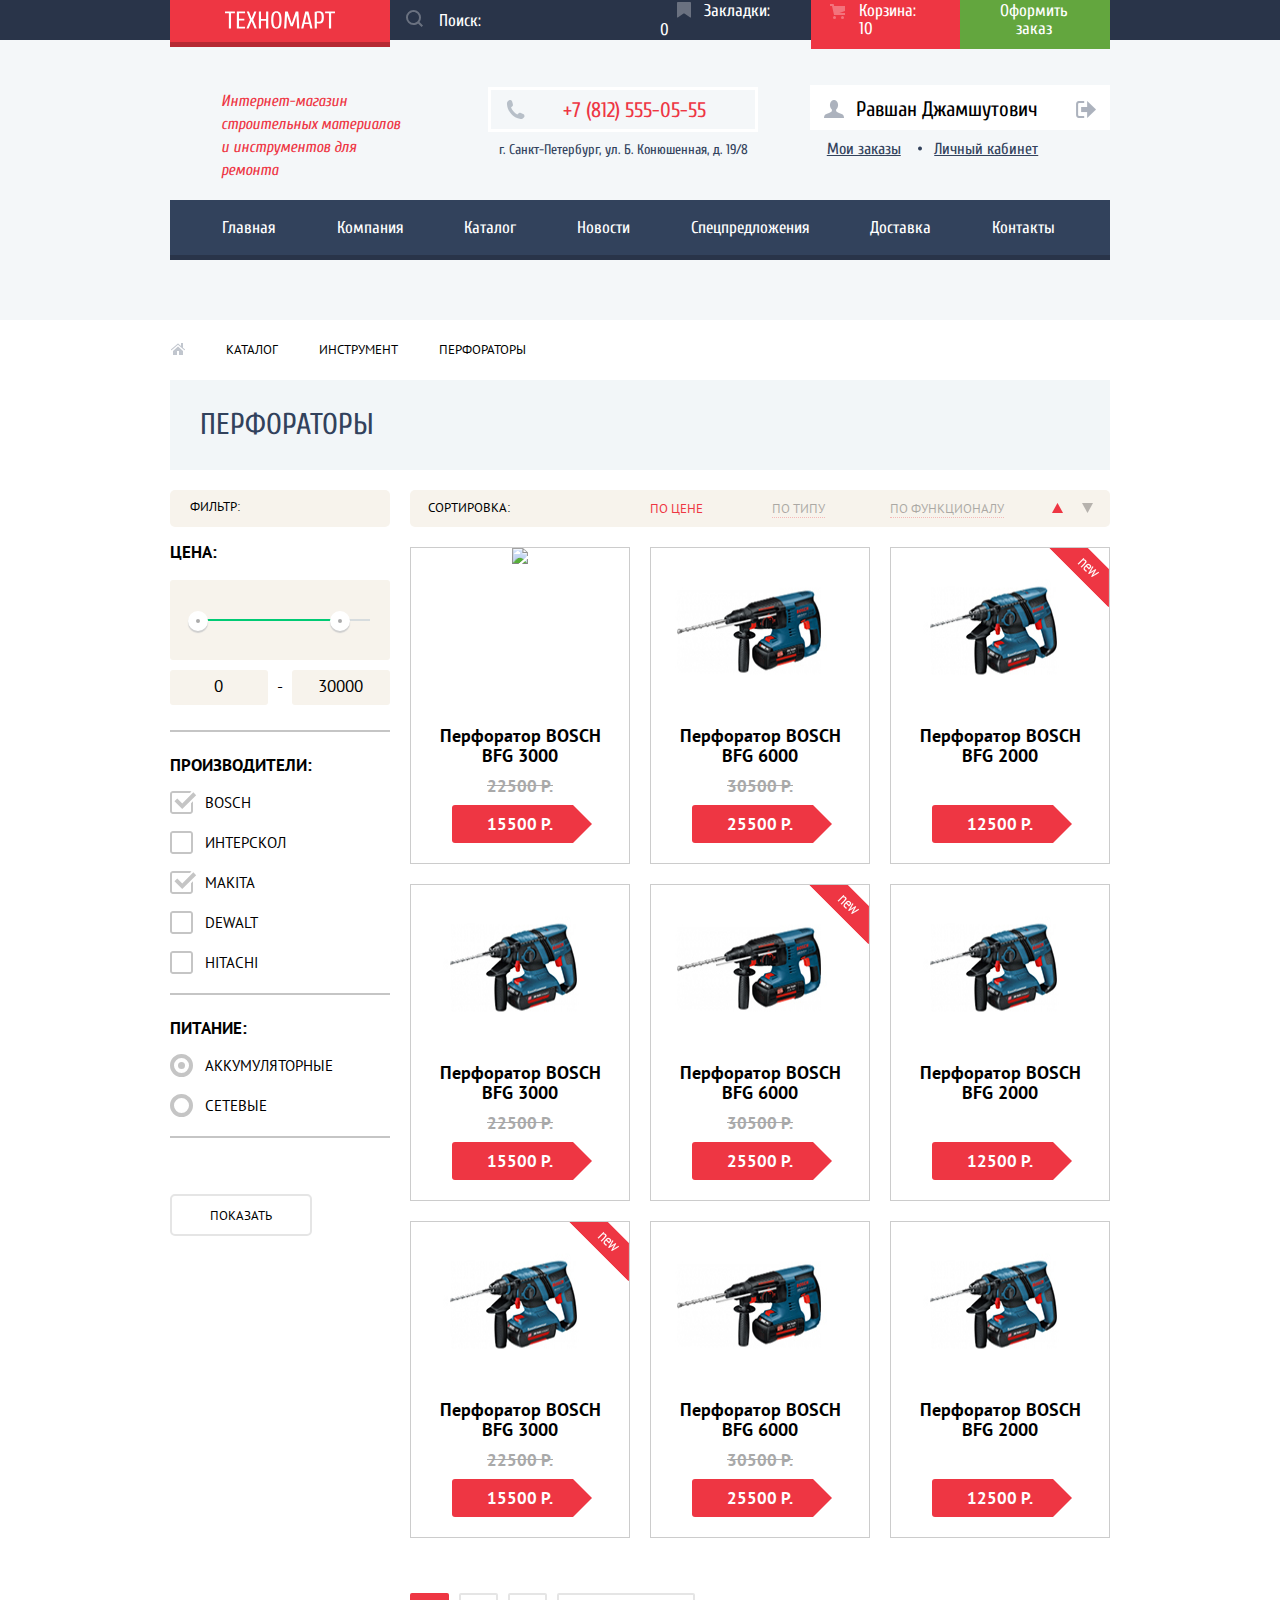
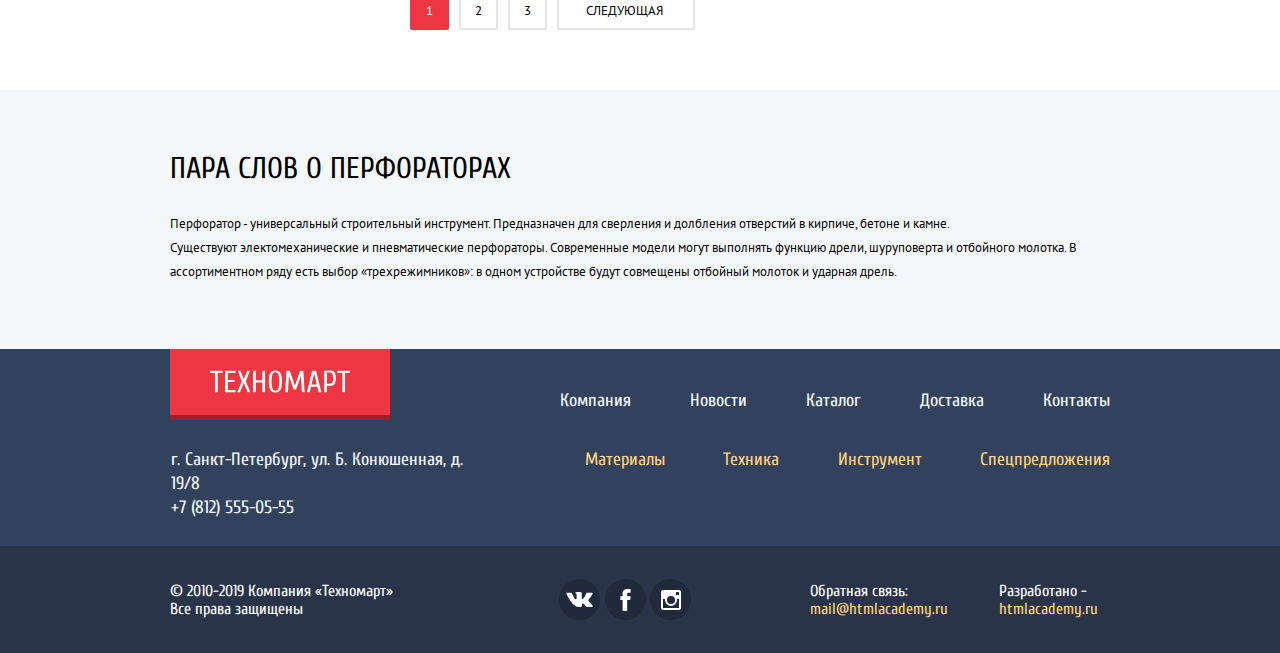
==== commit e4db44cc: "Проет на защиту" ====
--- a/catalog.html
+++ b/catalog.html
@@ -1,11 +1,11 @@
 <!DOCTYPE html>
 <html lang="ru">
 <head>
-	<meta charset="utf-8">
-	<title>HTML Academy: Техномарт</title>
-	<link href="https://fonts.googleapis.com/css?family=Cuprum:400,700|PT+Sans:400,700&amp;subset=cyrillic" rel="stylesheet">
-	<link href="css/normalize.css" rel="stylesheet">
-	<link href="css/style.css" rel="stylesheet">
+  <meta charset="utf-8">
+  <title>HTML Academy: Техномарт</title>
+  <link href="https://fonts.googleapis.com/css?family=Cuprum:400,700%7CPT+Sans:400,700&amp;subset=cyrillic" rel="stylesheet">
+  <link href="css/normalize.css" rel="stylesheet">
+  <link href="css/style.css" rel="stylesheet">
 </head>
 <body>
 	<header class="main-header">
@@ -14,7 +14,7 @@
 				<div class="logo-part">
 					<a class="button button_logo" href="index.html"><img alt="Логотип" height="20" src="img/logo-technomart.svg" width="110"></a>
 					<form action="#" class="main-search" method="post">
-						<input placeholder="Поиск:" type="text"> <button type="submit"></button>
+						<input placeholder="Поиск:" type="search"> <button type="submit"></button>
 					</form>
 				</div>
 				<ul class="main-panel">
@@ -97,12 +97,15 @@
 			<li class="breadcrumbs-current">Перфораторы</li>
 		</ul>
 		<h1 class="page-title">Перфораторы</h1>
-		<section class="container catalog-panel">
+		<section class="catalog-panel">
 			<div class="filter-name">
 				<p>Фильтр:</p>
 			</div>
 			<div class="filter-sort">
-				<span class="sort">Сортировка:</span> <span class="sort-price">По цене</span> <span class="sort-type"><span>По типу</span></span> <span class="sort-functional"><span>По функционалу</span></span>
+				<span class="sort">Сортировка:</span> <a class="sort-price" href="#">По цене</a> <a class="sort-type" href="#"><span>По типу</span></a> <a class="sort-functional" href="#"><span>По функционалу</span></a>
+				<div class="sort-nav">
+					<a class="toup" href="#">Вверх</a><a class="todown" href="#">Вниз</a>
+				</div>
 			</div>
 		</section>
 		<div class="catalog-main">
@@ -110,14 +113,18 @@
 				<h2 class="visually-hidden">Фильтр товаров</h2>
 				<form action="https://echo.htmlacademy.ru" class="filter" method="get">
 					<fieldset class="filter-item">
-						<legend>ЦЕНА:</legend>
+						<legend>Цена:</legend>
 						<div class="range-filter">
 							<div class="range-controls">
 								<div class="scale">
 									<div class="bar"></div>
 								</div>
-								<div class="toggle toggle-min"></div>
-								<div class="toggle toggle-max"></div>
+								<div class="toggle toggle-min">
+									Минимальная цена
+								</div>
+								<div class="toggle toggle-max">
+									Максимальная цена
+								</div>
 							</div>
 							<div class="price-controls">
 								<label class="min-price"><input name="min-price" type="text" value="0"></label> <span>-</span> <label class="max-price"><input name="max-price" type="text" value="30000"></label>
@@ -125,7 +132,7 @@
 						</div>
 					</fieldset>
 					<fieldset>
-						<legend>ПРОИЗВОДИТЕЛИ:</legend>
+						<legend>Производители:</legend>
 						<ul class="filter-list">
 							<li class="filter-option"><input checked class="visually-hidden filter-input filter-input-checkbox" id="filter-bosch" name="bosch" type="checkbox"> <label for="filter-bosch">BOSCH</label></li>
 							<li class="filter-option"><input class="visually-hidden filter-input filter-input-checkbox" id="filter-interscol" name="interscol" type="checkbox"> <label for="filter-interscol">ИНТЕРСКОЛ</label></li>
@@ -135,7 +142,7 @@
 						</ul>
 					</fieldset>
 					<fieldset>
-						<legend>ПИТАНИЕ:</legend>
+						<legend>Питание:</legend>
 						<ul>
 							<li class="filter-option"><input checked class="visually-hidden filter-input filter-input-radio" id="filter-battery" name="power" type="radio" value="battery"> <label for="filter-battery">АККУМУЛЯТОРНЫЕ</label></li>
 							<li class="filter-option"><input class="visually-hidden filter-input filter-input-radio" id="filter-network" name="power" type="radio" value="network"> <label for="filter-network">СЕТЕВЫЕ</label></li>
@@ -325,7 +332,8 @@
 				</div>
 				<div class="links-bottom">
 					<div class="footer-contacts">
-						г. Санкт-Петербург, ул. Б. Конюшенная, д. 19/8 +7 (812) 555-05-55
+						<p>г. Санкт-Петербург, ул. Б. Конюшенная, д. 19/8</p>
+						<p>+7 (812) 555-05-55</p>
 					</div>
 					<ul class="footer-navigation-yellow">
 						<li>
@@ -345,26 +353,26 @@
 			</div>
 		</section>
 		<div class="info">
-			<div class="container-info">
-				 <p class="copyright">© 2010-2019 Компания «Техномарт» Все права защищены</p>
-					<ul class="footer-social" >
-						<li>
-							<a class="social-button" href="#"><span class="visually-hidden">Вконтакте</span><svg height="15" viewbox="0 0 26.14 14.91" width="27" xmlns="http://www.w3.org/2000/svg">
-							<path d="M26 13.47l-.09-.17a13.55 13.55 0 0 0-2.6-3q-.87-.83-1.1-1.12A1 1 0 0 1 22 8a10.27 10.27 0 0 1 1.22-1.78l.88-1.16q2.35-3.13 2-4L26 .94a.8.8 0 0 0-.4-.22 2.14 2.14 0 0 0-.87 0h-3.92a.51.51 0 0 0-.27 0h-.3a.6.6 0 0 0-.15.14.93.93 0 0 0-.14.24 22.22 22.22 0 0 1-1.46 3.06q-.5.84-.93 1.46a7 7 0 0 1-.71.91 4.94 4.94 0 0 1-.52.47q-.23.18-.35.15l-.23-.05a.9.9 0 0 1-.31-.33 1.49 1.49 0 0 1-.16-.53v-.55-.65-.57-1.12-1-.75a3.14 3.14 0 0 0 0-.62 2.12 2.12 0 0 0-.14-.44.73.73 0 0 0-.28-.33 1.57 1.57 0 0 0-.46-.18A9 9 0 0 0 12.57 0a8.93 8.93 0 0 0-3.25.33 1.83 1.83 0 0 0-.52.41q-.25.3-.07.33a1.67 1.67 0 0 1 1.16.59l.08.16a2.6 2.6 0 0 1 .19.63 6.32 6.32 0 0 1 .12 1 10.59 10.59 0 0 1 0 1.7q-.07.71-.13 1.1a2.21 2.21 0 0 1-.18.64 2.69 2.69 0 0 1-.16.3l-.07.07a1 1 0 0 1-.37.07.86.86 0 0 1-.46-.19 3.27 3.27 0 0 1-.56-.52 7 7 0 0 1-.66-.93q-.37-.6-.76-1.42l-.22-.39q-.2-.38-.56-1.11t-.62-1.43A.9.9 0 0 0 5.2.9h-.07a.93.93 0 0 0-.22-.16A1.44 1.44 0 0 0 4.6.65L.87.68A1 1 0 0 0 .1.94L0 1a.44.44 0 0 0 0 .22 1.08 1.08 0 0 0 .08.37Q.9 3.53 1.86 5.31t1.66 2.87Q4.23 9.27 5 10.24t1 1.24l.37.41.34.33a8.06 8.06 0 0 0 1 .78 16.34 16.34 0 0 0 1.4.9 7.6 7.6 0 0 0 1.79.72 6.19 6.19 0 0 0 2 .22h1.57a1.08 1.08 0 0 0 .72-.3l.05-.07a.9.9 0 0 0 .1-.25 1.38 1.38 0 0 0 0-.37 4.48 4.48 0 0 1 .09-1.05 2.77 2.77 0 0 1 .23-.71 1.74 1.74 0 0 1 .29-.4 1.19 1.19 0 0 1 .23-.2h.11a.86.86 0 0 1 .77.21 4.52 4.52 0 0 1 .83.79q.39.47.93 1.05a6.41 6.41 0 0 0 1 .87l.27.16a3.31 3.31 0 0 0 .71.3 1.53 1.53 0 0 0 .76.07l3.48-.05a1.58 1.58 0 0 0 .8-.17.68.68 0 0 0 .34-.37 1.06 1.06 0 0 0 0-.46 1.71 1.71 0 0 0-.1-.36z" fill="#fff"></path></svg></a>
-						</li>
-						<li>
-							<a class="social-button" href="#"><span class="visually-hidden">Фейсбук</span> <svg height="22" viewbox="0 0 10.15 21.74" width="19" xmlns="http://www.w3.org/2000/svg">
-							<path d="M3.34 1.12A4.77 4.77 0 0 1 6.53 0h3.61v3.81H7.81a1.07 1.07 0 0 0-1.09.83v2.55h3.42c-.08 1.23-.24 2.45-.41 3.67h-3v10.87H2.21V10.86H0V7.21h2.19V3.66a3.83 3.83 0 0 1 1.15-2.54z" fill="#fff"></path></svg></a>
-						</li>
-						<li>
-							<a class="social-button" href="#"><span class="visually-hidden">Инстаграм</span> <svg height="20" viewbox="0 0 20 20" width="20" xmlns="http://www.w3.org/2000/svg">
-							<path d="M18 0H2a2 2 0 0 0-2 2v16a2 2 0 0 0 2 2h16a2 2 0 0 0 2-2V2a2 2 0 0 0-2-2zm-8 6a4 4 0 1 1-4 4 4 4 0 0 1 4-4zM2.5 18a.47.47 0 0 1-.5-.5V9h2.1a3.4 3.4 0 0 0-.1 1 6 6 0 1 0 12 0 3.4 3.4 0 0 0-.1-1H18v8.5a.47.47 0 0 1-.5.5zM18 4.5a.47.47 0 0 1-.5.5h-2a.47.47 0 0 1-.5-.5v-2a.47.47 0 0 1 .5-.5h2a.47.47 0 0 1 .5.5z" fill="#fff"></path></svg></a>
-						</li>
-					</ul>
-				 <div class="footer-fedback">
-					 <p class="fedback">Обратная связь: <a class="message-link" href="https://mail@htmlacademy.ru">mail@htmlacademy.ru</a></p>
-					 <p class="developer">Разработано - <a class="developer-link" href="https://htmlacademy.ru/intensive/htmlcss">htmlacademy.ru</a></p>
-				 </div>
+			<div class="container-info container">
+				<p class="copyright">© 2010-2019 Компания «Техномарт» Все права защищены</p>
+				<ul class="footer-social">
+					<li>
+						<a class="social-button" href="#"><span class="visually-hidden">Вконтакте</span><svg height="15" viewbox="0 0 26.14 14.91" width="27" xmlns="http://www.w3.org/2000/svg">
+						<path d="M26 13.47l-.09-.17a13.55 13.55 0 0 0-2.6-3q-.87-.83-1.1-1.12A1 1 0 0 1 22 8a10.27 10.27 0 0 1 1.22-1.78l.88-1.16q2.35-3.13 2-4L26 .94a.8.8 0 0 0-.4-.22 2.14 2.14 0 0 0-.87 0h-3.92a.51.51 0 0 0-.27 0h-.3a.6.6 0 0 0-.15.14.93.93 0 0 0-.14.24 22.22 22.22 0 0 1-1.46 3.06q-.5.84-.93 1.46a7 7 0 0 1-.71.91 4.94 4.94 0 0 1-.52.47q-.23.18-.35.15l-.23-.05a.9.9 0 0 1-.31-.33 1.49 1.49 0 0 1-.16-.53v-.55-.65-.57-1.12-1-.75a3.14 3.14 0 0 0 0-.62 2.12 2.12 0 0 0-.14-.44.73.73 0 0 0-.28-.33 1.57 1.57 0 0 0-.46-.18A9 9 0 0 0 12.57 0a8.93 8.93 0 0 0-3.25.33 1.83 1.83 0 0 0-.52.41q-.25.3-.07.33a1.67 1.67 0 0 1 1.16.59l.08.16a2.6 2.6 0 0 1 .19.63 6.32 6.32 0 0 1 .12 1 10.59 10.59 0 0 1 0 1.7q-.07.71-.13 1.1a2.21 2.21 0 0 1-.18.64 2.69 2.69 0 0 1-.16.3l-.07.07a1 1 0 0 1-.37.07.86.86 0 0 1-.46-.19 3.27 3.27 0 0 1-.56-.52 7 7 0 0 1-.66-.93q-.37-.6-.76-1.42l-.22-.39q-.2-.38-.56-1.11t-.62-1.43A.9.9 0 0 0 5.2.9h-.07a.93.93 0 0 0-.22-.16A1.44 1.44 0 0 0 4.6.65L.87.68A1 1 0 0 0 .1.94L0 1a.44.44 0 0 0 0 .22 1.08 1.08 0 0 0 .08.37Q.9 3.53 1.86 5.31t1.66 2.87Q4.23 9.27 5 10.24t1 1.24l.37.41.34.33a8.06 8.06 0 0 0 1 .78 16.34 16.34 0 0 0 1.4.9 7.6 7.6 0 0 0 1.79.72 6.19 6.19 0 0 0 2 .22h1.57a1.08 1.08 0 0 0 .72-.3l.05-.07a.9.9 0 0 0 .1-.25 1.38 1.38 0 0 0 0-.37 4.48 4.48 0 0 1 .09-1.05 2.77 2.77 0 0 1 .23-.71 1.74 1.74 0 0 1 .29-.4 1.19 1.19 0 0 1 .23-.2h.11a.86.86 0 0 1 .77.21 4.52 4.52 0 0 1 .83.79q.39.47.93 1.05a6.41 6.41 0 0 0 1 .87l.27.16a3.31 3.31 0 0 0 .71.3 1.53 1.53 0 0 0 .76.07l3.48-.05a1.58 1.58 0 0 0 .8-.17.68.68 0 0 0 .34-.37 1.06 1.06 0 0 0 0-.46 1.71 1.71 0 0 0-.1-.36z" fill="#fff"></path></svg></a>
+					</li>
+					<li>
+						<a class="social-button" href="#"><span class="visually-hidden">Фейсбук</span> <svg height="22" viewbox="0 0 10.15 21.74" width="19" xmlns="http://www.w3.org/2000/svg">
+						<path d="M3.34 1.12A4.77 4.77 0 0 1 6.53 0h3.61v3.81H7.81a1.07 1.07 0 0 0-1.09.83v2.55h3.42c-.08 1.23-.24 2.45-.41 3.67h-3v10.87H2.21V10.86H0V7.21h2.19V3.66a3.83 3.83 0 0 1 1.15-2.54z" fill="#fff"></path></svg></a>
+					</li>
+					<li>
+						<a class="social-button" href="#"><span class="visually-hidden">Инстаграм</span> <svg height="20" viewbox="0 0 20 20" width="20" xmlns="http://www.w3.org/2000/svg">
+						<path d="M18 0H2a2 2 0 0 0-2 2v16a2 2 0 0 0 2 2h16a2 2 0 0 0 2-2V2a2 2 0 0 0-2-2zm-8 6a4 4 0 1 1-4 4 4 4 0 0 1 4-4zM2.5 18a.47.47 0 0 1-.5-.5V9h2.1a3.4 3.4 0 0 0-.1 1 6 6 0 1 0 12 0 3.4 3.4 0 0 0-.1-1H18v8.5a.47.47 0 0 1-.5.5zM18 4.5a.47.47 0 0 1-.5.5h-2a.47.47 0 0 1-.5-.5v-2a.47.47 0 0 1 .5-.5h2a.47.47 0 0 1 .5.5z" fill="#fff"></path></svg></a>
+					</li>
+				</ul>
+				<div class="footer-fedback">
+					<p class="fedback">Обратная связь: <a class="message-link" href="https://mail@htmlacademy.ru">mail@htmlacademy.ru</a></p>
+					<p class="developer">Разработано - <a class="developer-link" href="https://htmlacademy.ru/intensive/htmlcss">htmlacademy.ru</a></p>
+				</div>
 			</div>
 		</div>
 	</footer>
--- a/css/style.css
+++ b/css/style.css
@@ -34,6 +34,8 @@
 .main-panel-container {
 	width: 940px;
 	margin: 0 auto;
+	padding-left: 10px;
+	padding-right: 10px;
 	display: -webkit-box;
 	display: -ms-flexbox;
 	display: flex;
@@ -44,7 +46,6 @@
 	-webkit-box-pack: justify;
 	-ms-flex-pack: justify;
 	justify-content: space-between;
-	padding: 0px;
 }
 .logo-part {
 	display: -webkit-box;
@@ -111,7 +112,7 @@
 .main-search input:hover {
 	color: #000000;
 }
-.main-search:focus {
+.main-search:active {
 	background-color: #212a3a;
 }
 .main-search:hover {
@@ -145,7 +146,7 @@
 	width: 20px;
 	height: 20px;
 }
-.main-search button:focus::before {
+.main-search button:active::before {
 	opacity: 1;
 }
 .main-search button:hover::before {
@@ -189,7 +190,7 @@
 .markers-link:hover::before {
 	opacity: 1;
 }
-.markers-link:focus::before {
+.markers-link:active::before {
 	opacity: 0.5;
 }
 .notempty {
@@ -246,12 +247,14 @@
 .basket-link:hover::before {
 	opacity: 1;
 }
-.basket-link:focus::before {
+.basket-link:active::before {
 	opacity: 0.5;
 }
 .container {
 	width: 940px;
 	margin: 0 auto;
+	padding-left: 10px;
+	padding-right: 10px;
 }
 .shop-offer {
 	margin-top: 58px;
@@ -337,6 +340,7 @@
 .slider-controls label {
 	position: relative;
 	display: inline-block;
+	vertical-align: middle;
 	width: 18px;
 	height: 18px;
 	border-radius: 50%;
@@ -420,6 +424,7 @@
 	margin-left: 24px;
 	margin-top: 10px;
 	display: inline-block;
+	vertical-align: middle;
 	text-align: center;
 	padding-top: 12px;
 	padding-bottom: 13px;
@@ -427,15 +432,33 @@
 	text-transform: uppercase;
 	font-size: 14px;
 	line-height: 18px;
-	background-color: #b2b2b2;
 	border: none;
 	border-radius: 3px;
+}
+.button_material {
+	background-color: #dda028;
+	opacity: 0.3;
+}
+.button_tool {
+	background-color: #35a9cc;
+	opacity: 0.3;
+}
+.button_equipment {
+	background-color: #c682c2;
+	opacity: 0.3;
+}
+.button_sales {
+	background-color: #80c180;
+	opacity: 0.3;
+}
+.button_delivery {
+	background-color: #e5ac40;
 	opacity: 0.3;
 }
 .button_offer:hover {
 	opacity: 0.5;
 }
-.button_offer:focus {
+.button_offer:active {
 	opacity: 1;
 }
 .flag-offer {
@@ -508,9 +531,10 @@
 	font-weight: normal;
 }
 .button_popular {
-	padding: 10px 55px 10px 55px;
+	padding: 10px 55px 10px 55px;	
 	margin-right: 24px;
 	display: inline-block;
+	vertical-align: middle;
 	text-align: center;
 	color: #ffffff;
 	text-transform: uppercase;
@@ -519,12 +543,19 @@
 	background-color: #ee3643;
 	border: none;
 	border-radius: 3px;
+}
+.items {
+	padding: 10px 56px 10px 54px;
+}
+.producers {
+	padding: 10px 70px 10px 69px;
 }
 .button_slider {
 	padding: 13px 46px 9px 50px;
   margin-left: 27px;
 	margin-top: 101px;
 	display: inline-block;
+	vertical-align: middle;
 	text-align: center;
 	color: #ffffff;
 	text-transform: uppercase;
@@ -535,10 +566,11 @@
 	border-radius: 5px;
 	position: relative;
 }
-.popular-producers,
-.button_popular {
-	padding-left: 67px;
-	padding-right: 67px;
+.button_slider:hover {
+  background-color: #ca2c37;
+}
+.button_slider:active {
+  background-color: #ba2732;
 }
 .popular-items {
 	width: 940px;
@@ -626,7 +658,6 @@
 	margin-bottom: 0px;
 }
 .service-title {
-	font-family: "PT Sans", Arial, sans-serif;
 	font-size: 30px;
 	line-height: 30px;
 	text-transform: uppercase;
@@ -634,7 +665,6 @@
 	margin-top: 0px;
 	margin-bottom: 0px;
   padding-top: 64px;
-  letter-spacing: -3px;
 }
 .service-description {
   width: 400px;
@@ -689,14 +719,12 @@
   display: none;
 }
 .service-item-description p {
-	font-family: "PT Sans", Arial, sans-serif;
 	font-size: 36px;
 	line-height: 36px;
 	color: #32425c;
 	text-transform: uppercase;
 	margin-top: 0px;
   margin-bottom: 26px;
-  letter-spacing: -4px;
 }
 .service-item-description div {
 	font-family: "PT Sans", Arial, sans-serif;
@@ -704,10 +732,9 @@
 	line-height: 24px;
 }
 .button_service {
-	width: 217px;
 	display: inline-block;
+	vertical-align: middle;
 	color: #ffffff;
-	vertical-align: middle;
 	font-size: 21px;
 	line-height: 30px;
 	background-color: #32425c;
@@ -715,8 +742,19 @@
 	padding-top: 16px;
 	padding-bottom: 16px;
 	padding-left: 23px;
-}
-.button_service:focus {
+	padding-right: 140px;
+	outline: none;
+	cursor: pointer;
+}
+.button_assuarance {
+	width: 237px;
+	padding-right: 140px;
+}
+.button_credite {
+	padding-left: 23px;
+	padding-right: 157px;
+}
+.button_service:active {
 	background-color: #ffffff;
 	color: #32425c;
 }
@@ -891,7 +929,7 @@
 .login-link:hover::before {
 	opacity: 1;
 }
-.login-link:focus::before {
+.login-link:active::before {
 	opacity: 0.3;
 }
 .registration-icon {
@@ -944,7 +982,7 @@
 .profile-link:hover::before {
 	opacity: 1;
 }
-.profile-link:focus::before {
+.profile-link:active::before {
 	opacity: 0.3;
 }
 .logout {
@@ -966,7 +1004,7 @@
 .logout:hover::after {
 	opacity: 1;
 }
-.logout:focus::after {
+.logout:active::after {
 	opacity: 0.3;
 }
 .order-private {
@@ -993,7 +1031,7 @@
 .mygoods-link:hover {
 	color: #ee3643;
 }
-.mygoods-link:focus {
+.mygoods-link:active {
 	color: #dde2e5;
 }
 .private {
@@ -1020,7 +1058,7 @@
 .private-link:hover {
 	color: #ee3643;
 }
-.private-link:focus {
+.private-link:active {
 	color: #dde2e5;
 }
 .user-navigation {
@@ -1053,6 +1091,7 @@
 	-webkit-box-pack: justify;
 	-ms-flex-pack: justify;
 	justify-content: space-between;
+	flex-wrap: wrap;
 	padding-left: 52px;
 	padding-right: 55px;
 	-webkit-box-align: center;
@@ -1064,13 +1103,14 @@
 }
 .site-navigation a {
 	display: inline-block;
+	vertical-align: middle;
 	padding-top: 19px;
 	padding-bottom: 19px;
 }
 .site-navigation a:hover {
 	background-color: #293449;
 }
-.site-navigation a:focus {
+.site-navigation a:active {
 	background-color: #1d2739;
 	color: #9b9da2;
 }
@@ -1138,13 +1178,17 @@
 }
 .footer-contacts {
 	width: 325px;
-	color: #f3f7f8;
+	color: #f3f7f9;
 	margin-top: 0px;
 	margin-bottom: 0px;
 	font-size: 18px;
 	line-height: 24px;
 	padding-left: 1px;
 }
+.footer-contacts p{
+	margin-top: 0px;
+  margin-bottom: 0px;
+}
 .footer-navigation {
 	width: 550px;
 	font-size: 18px;
@@ -1181,7 +1225,7 @@
 	padding: 0px;
 }
 .footer-navigation a {
-	color: #f3f7f8;
+	color: #f3f7f9;
 }
 .footer-navigation-yellow a {
 	color: #ffd180;
@@ -1202,6 +1246,7 @@
 	-ms-flex-pack: justify;
 	justify-content: space-between;
 	width: 132px;
+	padding-left: 45px;
 }
 .social-button {
 	display: -webkit-box;
@@ -1219,7 +1264,7 @@
 	background-color: #212a3a;
 }
 .social-button:hover, 
-.social-button:focus {
+.social-button:active {
 	background-color: #ee3643;
 }
 .goods-list {
@@ -1230,7 +1275,6 @@
 	line-height: 30px;
 	text-transform: uppercase;
 	margin-bottom: 26px;
-	letter-spacing: -1px;
 }
 .description, 
 .description-second, 
@@ -1241,7 +1285,6 @@
 	padding-right: 0px;
 	margin-bottom: 24px;
 	margin-top: 0px;
-	letter-spacing: 0px;
 }
 .description-second {
   width: 400px;
@@ -1450,6 +1493,7 @@
 }
 .sort-type {
 	width: 118px;
+	color: #000000;
 }
 .sort-type span, 
 .sort-functional span {
@@ -1465,27 +1509,33 @@
 }
 .sort-functional {
 	width: 140px;
+	color: #000000;
 	position: relative;
 }
-.sort-price::after {
+.sort-nav {
+	width: 80px;
+}
+.toup,
+.todown {
+	position: relative;
+	font-size: 0px;
+}
+.toup::after {
 	content: "";
 	position: absolute;
-	top: 3px;
-	left: 400px;
+	top: -8px;
+	left: 22px;
 	width: 11px;
 	height: 10px;
 	background-image: url("../img/icon-up.png");
 	background-repeat: no-repeat;
 	background-position: 0 0;
 }
-.sort-price:focus::after {
-	background-color: black;
-}
-.sort-functional::after {
+.todown::after {
 	content: "";
 	position: absolute;
-	top: 3px;
-	left: 190px;
+	top: -8px;
+	left: 52px;
 	width: 11px;
 	height: 10px;
 	background-image: url("../img/icon-down.svg");
@@ -1510,6 +1560,7 @@
 .popular-item {
 	position: relative;
 	display: inline-block;
+	vertical-align: middle;
 	width: 218px;
 	margin-right: 20px;
 	margin-bottom: 20px;
@@ -1552,7 +1603,7 @@
 	box-shadow: 0 10px 40px rgba(0, 0, 0, 0.7);
 	border: none;
 }
-.popular-producer:focus {
+.popular-producer:active {
 	opacity: 0.5;
 	border: none;
 }
@@ -1614,7 +1665,7 @@
 	border: 3px solid #5fbb2d;
 	border-bottom-color: #367315;
 }
-.actions .buy:focus {
+.actions .buy:active {
 	background-color: #518534;
 	border: 3px solid #518534;
 	border-bottom-color: #518534;
@@ -1629,7 +1680,7 @@
 	left: 12px;
 	width: 21px;
 	height: 21px;
-	background-image: url("../img/basket-icon.png");
+	background-image: url("../img/icon-cart.svg");
 	background-repeat: no-repeat;
 	background-position: 0 0;
 	opacity: 0.3;
@@ -1637,7 +1688,7 @@
 .actions .buy:hover::before {
 	opacity: 1;
 }
-.actions .buy:focus::before {
+.actions .buy:active::before {
 	opacity: 1;
 }
 .actions .bookmark {
@@ -1649,7 +1700,7 @@
 	color: #32425c;
 	border: 3px solid #32425c;
 }
-.actions .bookmark:focus {
+.actions .bookmark:active {
 	color: #d0d2d6;
 	border: 3px solid #d0d2d6;
 }
@@ -1769,33 +1820,33 @@
 .main-header-logo:hover {
 	background-color: #ca2c37;
 }
-.main-header-logo:focus {
+.main-header-logo:active {
 	background-color: #ba2732;
 }
 .user-action a:hover {
 	color: #ee3643;
 }
-.user-action a:focus {
+.user-action a:active {
 	color: #cacaca;
 }
 .footer-navigation a:hover {
 	text-decoration: underline;
 }
-.footer-navigation a:focus {
+.footer-navigation a:active {
 	color: #98a0aa;
 	text-decoration: none;
 }
 .footer-navigation-yellow a:hover {
 	text-decoration: underline;
 }
-.footer-navigation-yellow a:focus {
+.footer-navigation-yellow a:active {
 	color: #ad956f;
 	text-decoration: none;
 }
-.footer-developer a:hover {
+.footer-fedback a:hover {
 	text-decoration: underline;
 }
-.footer-developer a:focus {
+.footer-fedback a:active {
 	color: #e53643;
 	text-decoration: none;
 }
@@ -2020,13 +2071,13 @@
 .notification_list_order {
 	width: 220px;
 	display: inline-block;
+	vertical-align: middle;
 	background-color: #ee3643;
 	font-size: 14px;
 	line-height: 18px;
 	color: #ffffff;
 	text-transform: uppercase;
 	text-align: center;
-	vertical-align: middle;
 	border: none;
 	border-radius: 2px;
 	padding-top: 11px;
@@ -2035,13 +2086,13 @@
 .notification_list_continue {
 	width: 220px;
 	display: inline-block;
+	vertical-align: middle;
 	background-color: #ffffff;
 	font-size: 14px;
 	line-height: 18px;
 	color: #000000;
 	text-transform: uppercase;
 	text-align: center;
-	vertical-align: middle;
 	border-radius: 2px;
 	border: none;
 	padding-top: 11px;
@@ -2052,9 +2103,9 @@
 }
 .button {
 	display: inline-block;
+	vertical-align: middle;
 	text-align: center;
 	color: #ffffff;
-	vertical-align: middle;
 	text-transform: uppercase;
 	font-size: 14px;
 	line-height: 18px;
@@ -2076,9 +2127,9 @@
 }
 .button_order {
 	display: inline-block;
+	vertical-align: middle;
 	text-align: center;
 	color: #ffffff;
-	vertical-align: middle;
 	font-size: 17px;
 	line-height: 18px;
 	border: none;
@@ -2088,7 +2139,7 @@
 .button_order:hover {
 	background-color: #5fbb2d
 }
-.button_order:focus {
+.button_order:active {
 	background-color: #518534
 }
 .button_logo {
@@ -2100,7 +2151,7 @@
 	background-color: #ca2c37;
 	border-bottom: 5px solid #9a212a;
 }
-.button_logo:focus {
+.button_logo:active {
 	background-color: #ba2732;
 	border-bottom: 5px solid #8e1e26;
 }
@@ -2200,15 +2251,15 @@
 }
 .filter-button {
 	display: inline-block;
-	padding: 13px 38px 9px 38px;
+	vertical-align: middle;
+	padding: 11px 38px 9px 38px;
 	font-family: "PT Sans", Arial, sans-serif;
 	font-size: 13px;
 	line-height: 18px;
 	text-align: center;
 	color: #000000;
-	vertical-align: middle;
 	text-transform: uppercase;
-	margin-top: 35px;
+	margin-top: 38px;
 	background-color: #ffffff;
 	border: 2px solid #e5e5e5;
 	border-radius: 5px;
@@ -2245,7 +2296,7 @@
 .pagination-item a:hover {
 	border: 2px solid #bdc6ca;
 }
-.pagination-item a:focus {
+.pagination-item a:active {
 	border: 2px solid #ee3643;
 }
 .next a {
@@ -2298,6 +2349,9 @@
 	margin-bottom: 10px;
 	padding-right: 20px;
 	padding-left: 20px;
+}
+legend {
+	text-transform: uppercase;
 }
 .range-controls .scale {
 	height: 2px;
@@ -2324,9 +2378,11 @@
 }
 .range-controls .toggle-min {
 	left: 18px;
+	font-size: 0px;
 }
 .range-controls .toggle-max {
 	left: 160px;
+	font-size: 0px;
 }
 .filter-item {
 	padding-bottom: 25px;
@@ -2346,4 +2402,4 @@
   display: flex;
   flex-direction: column;
   justify-content: flex-start;
-}+}
